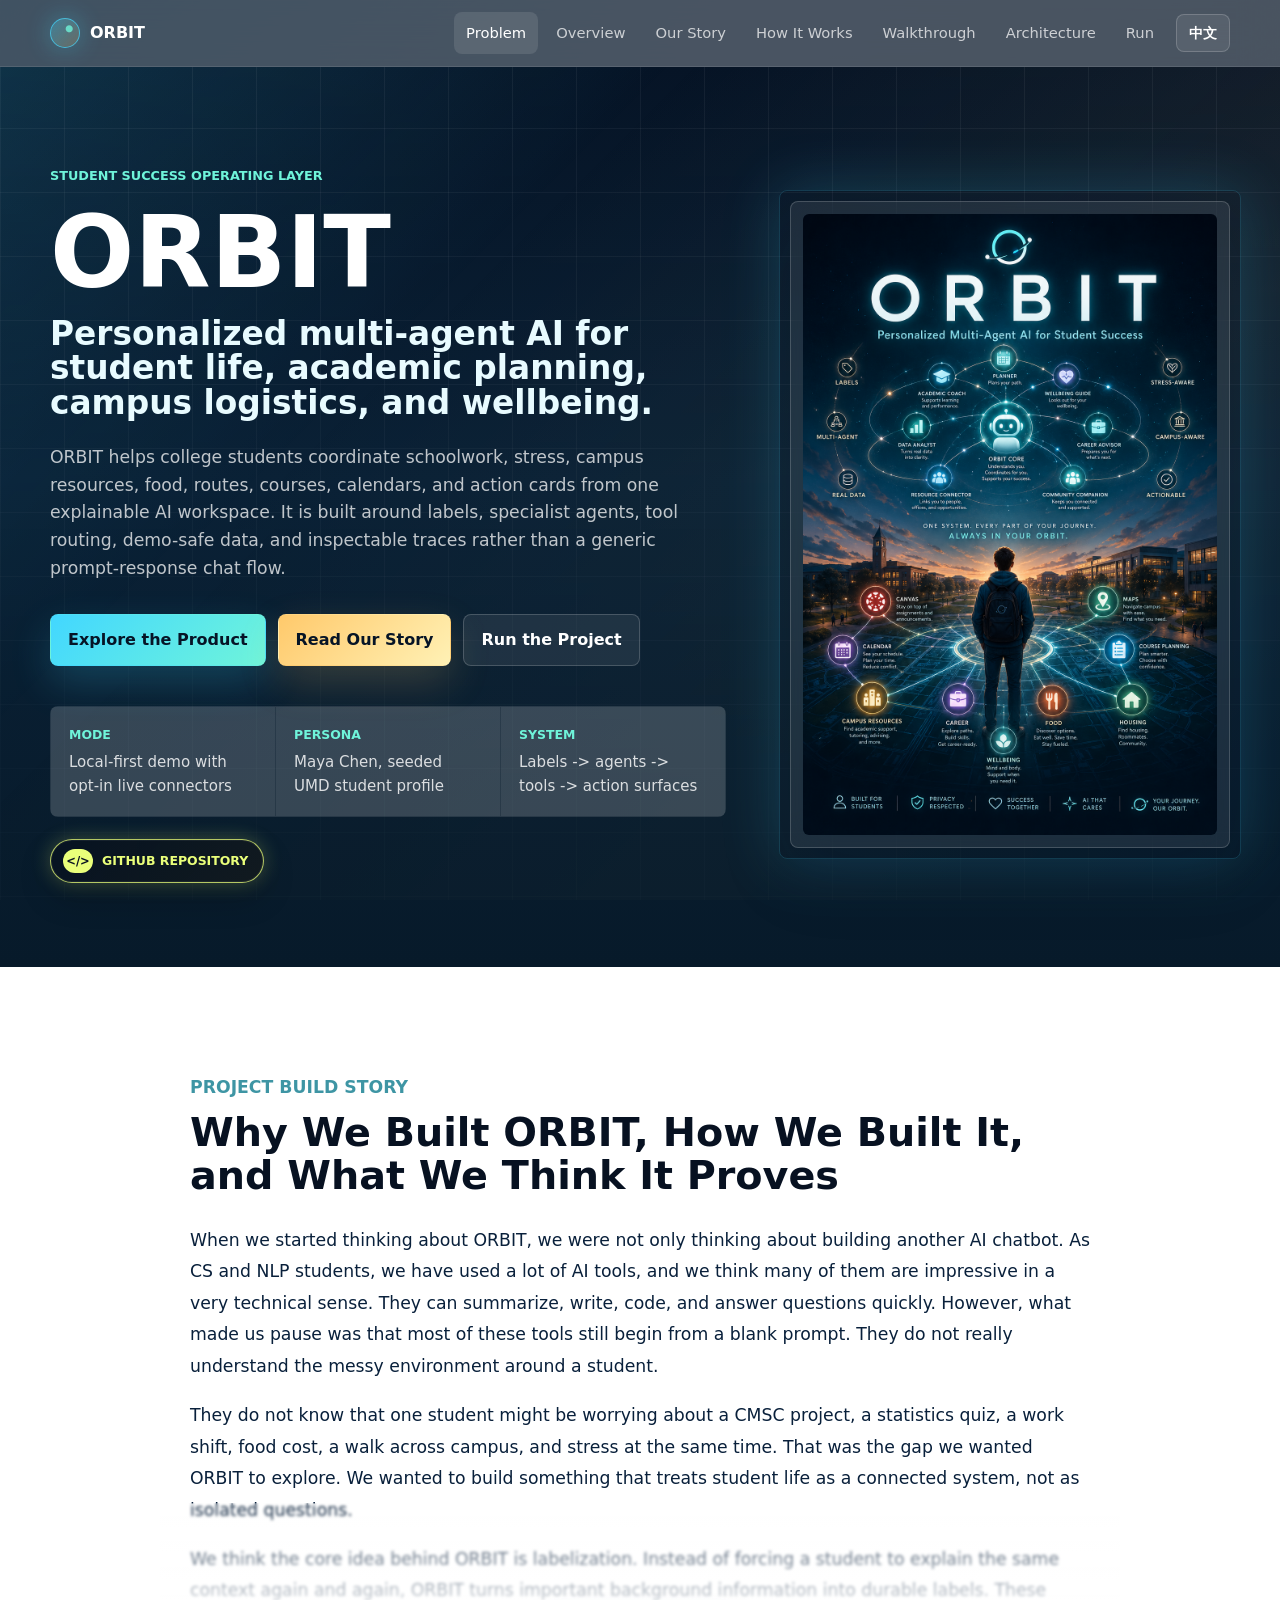
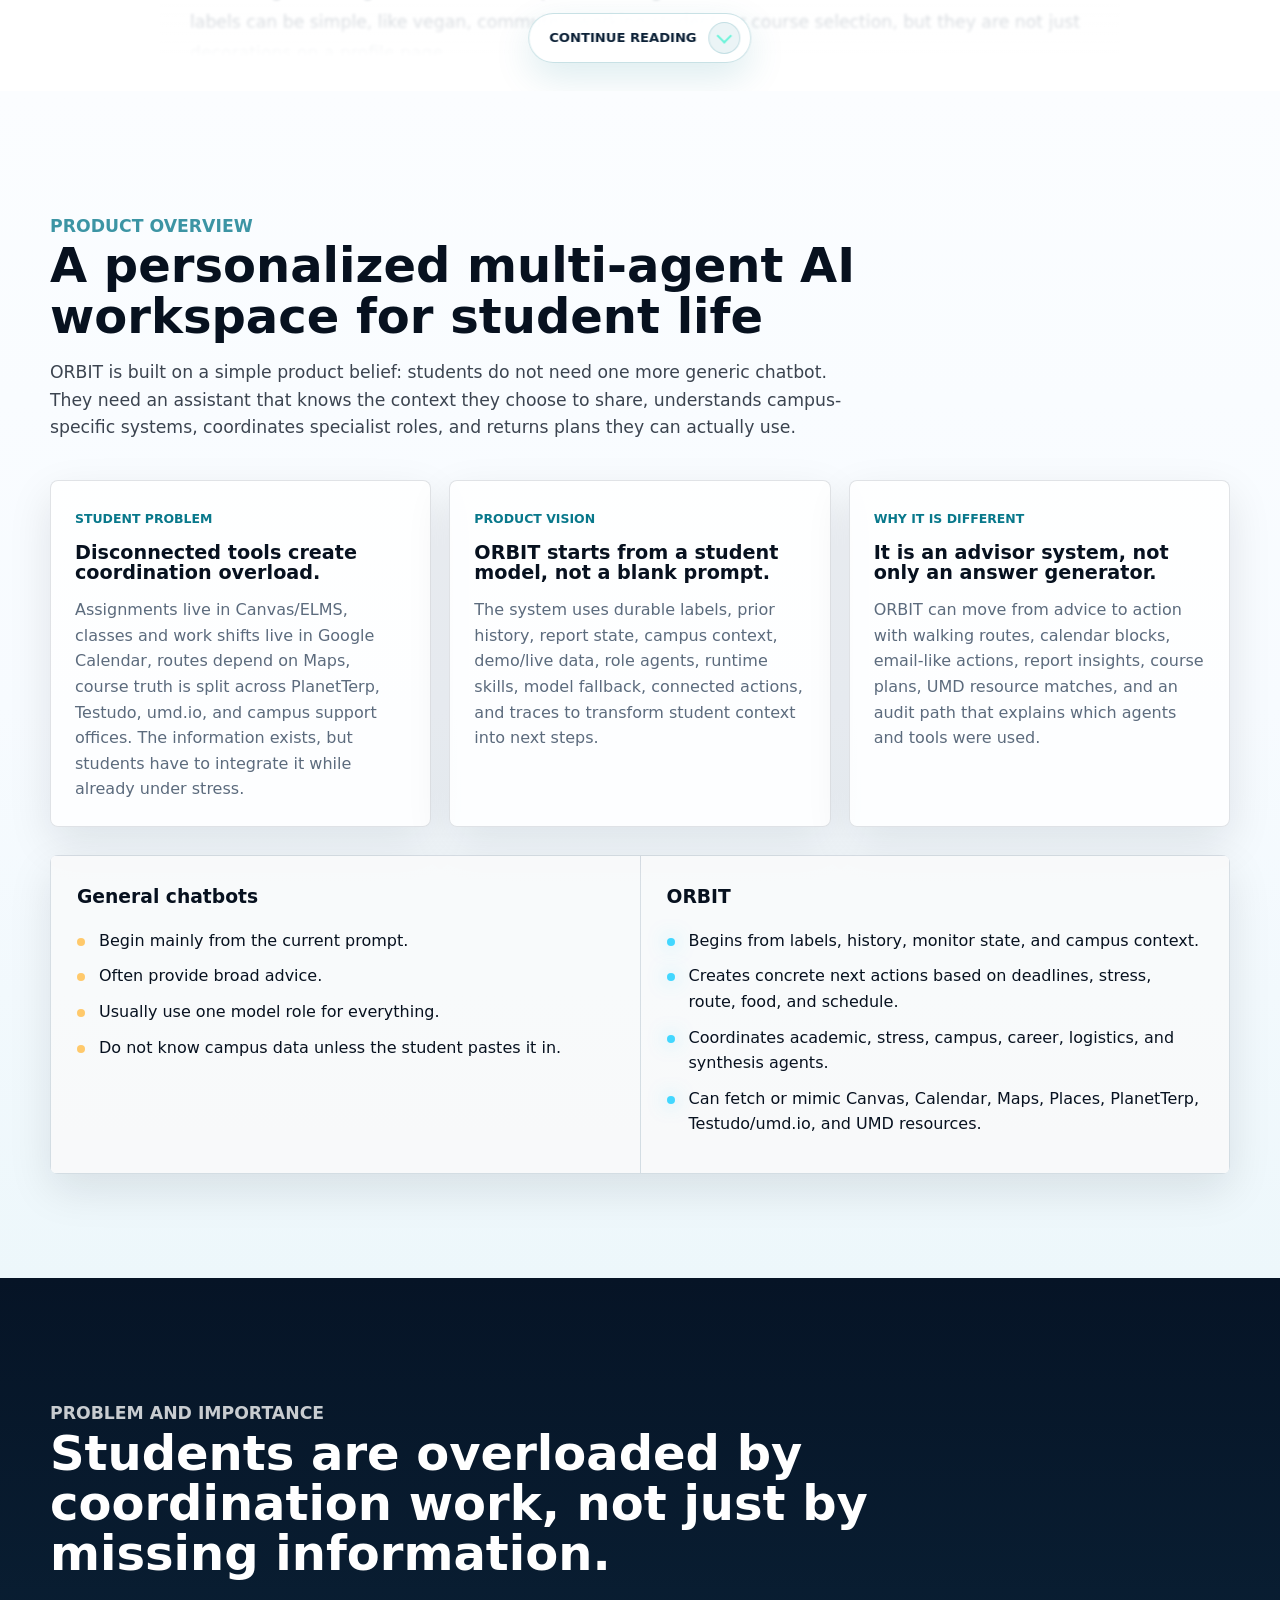
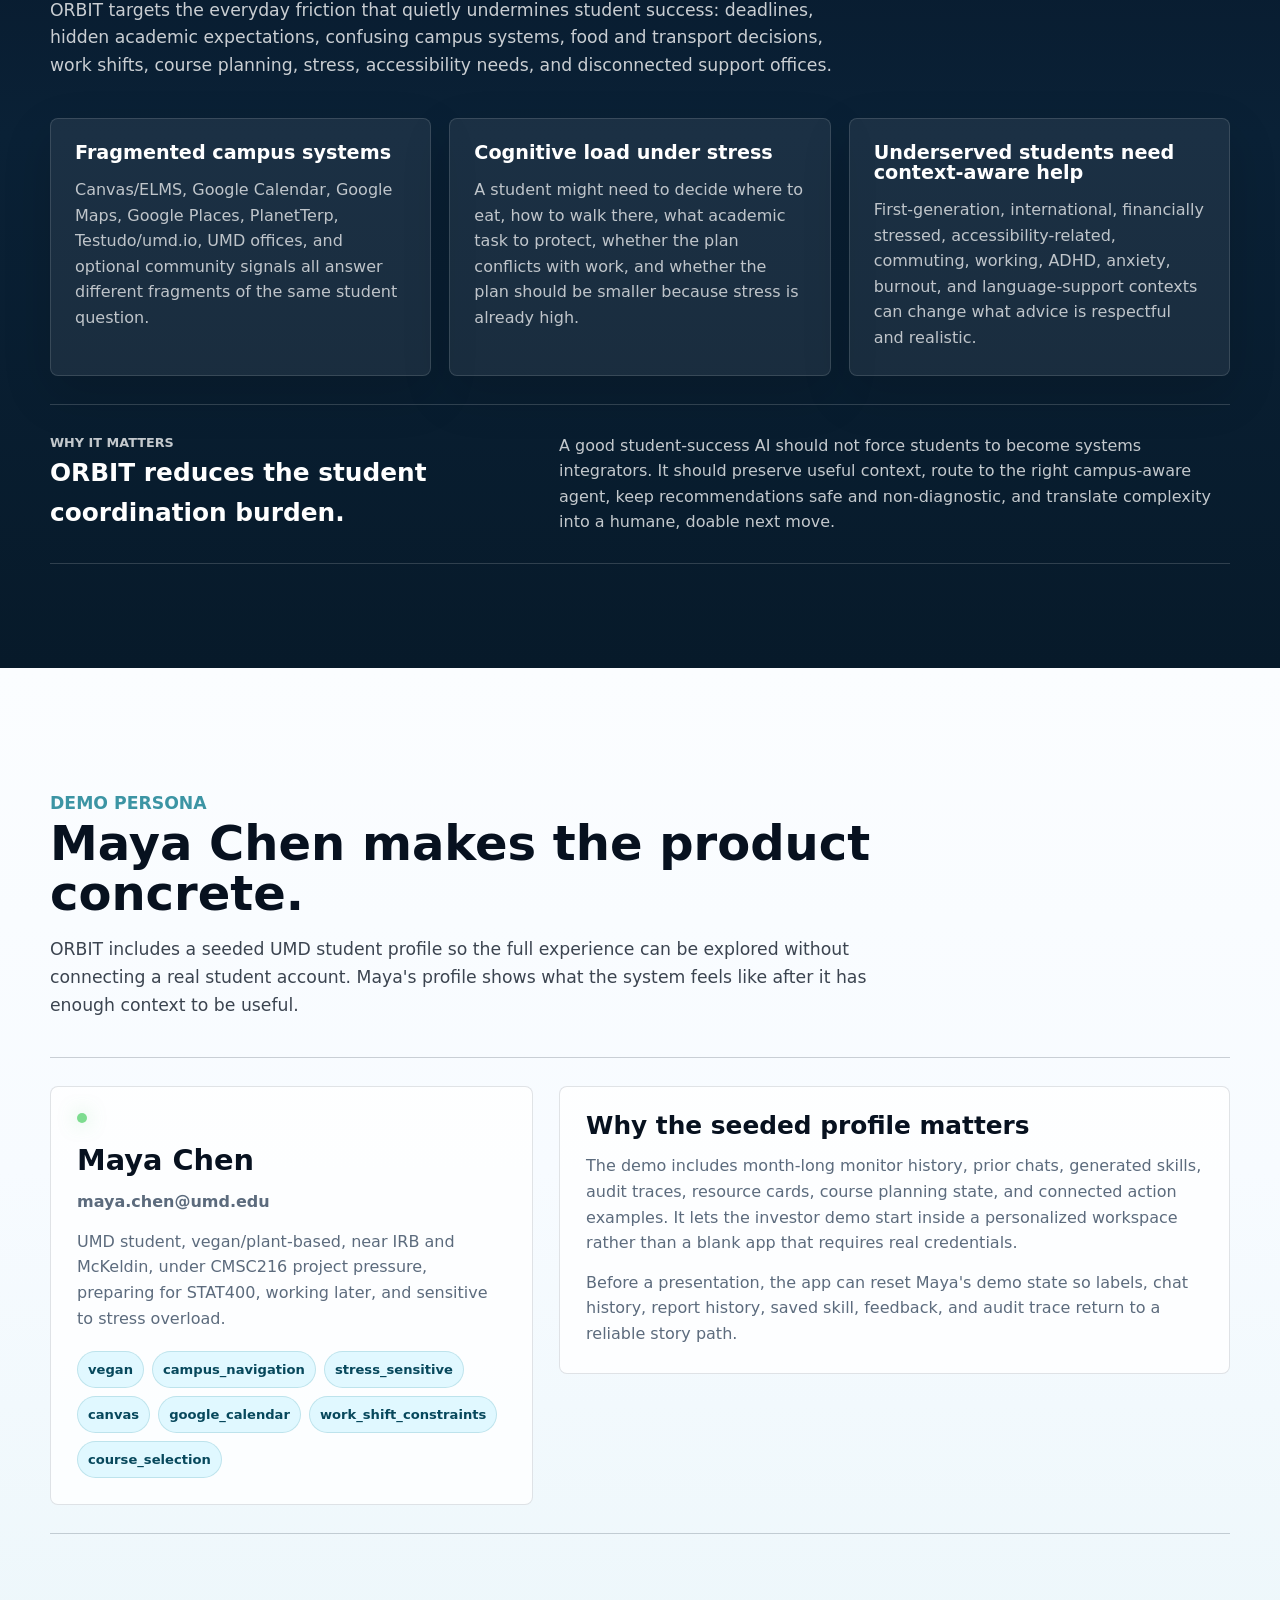
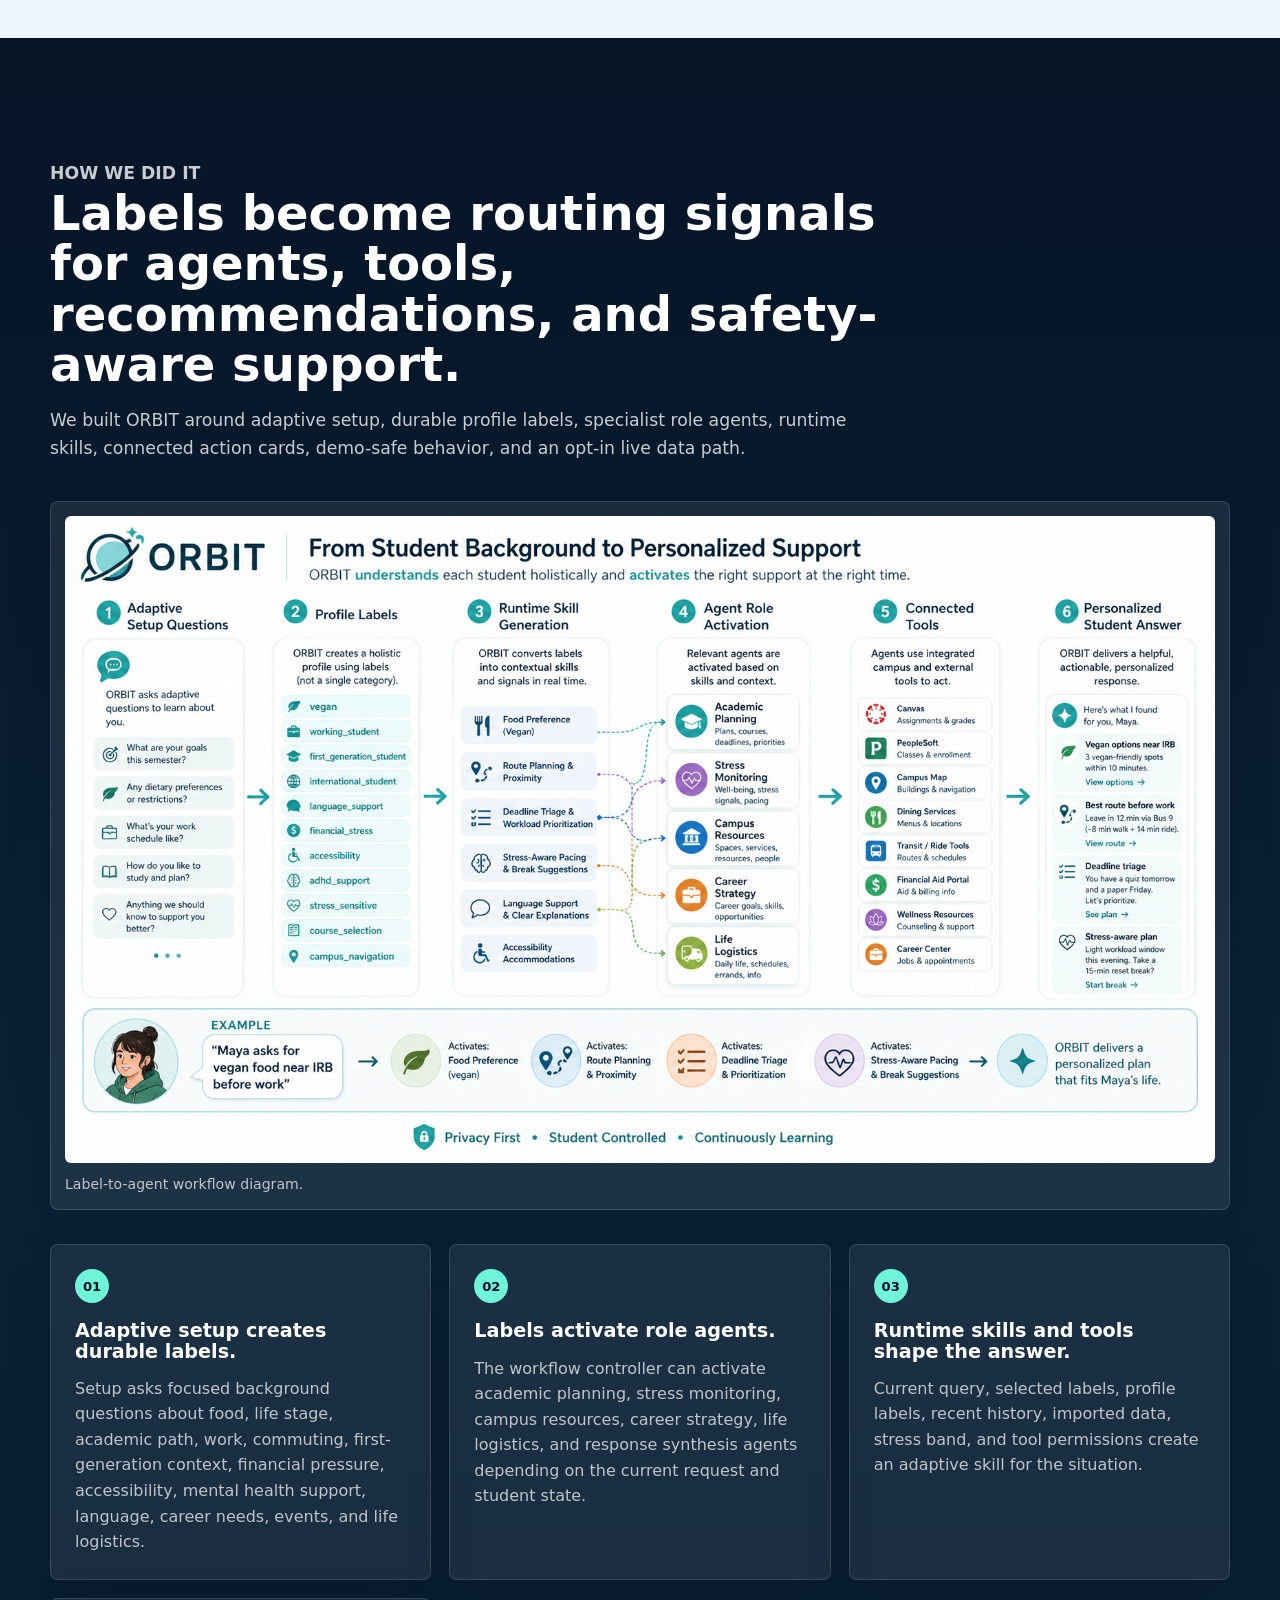
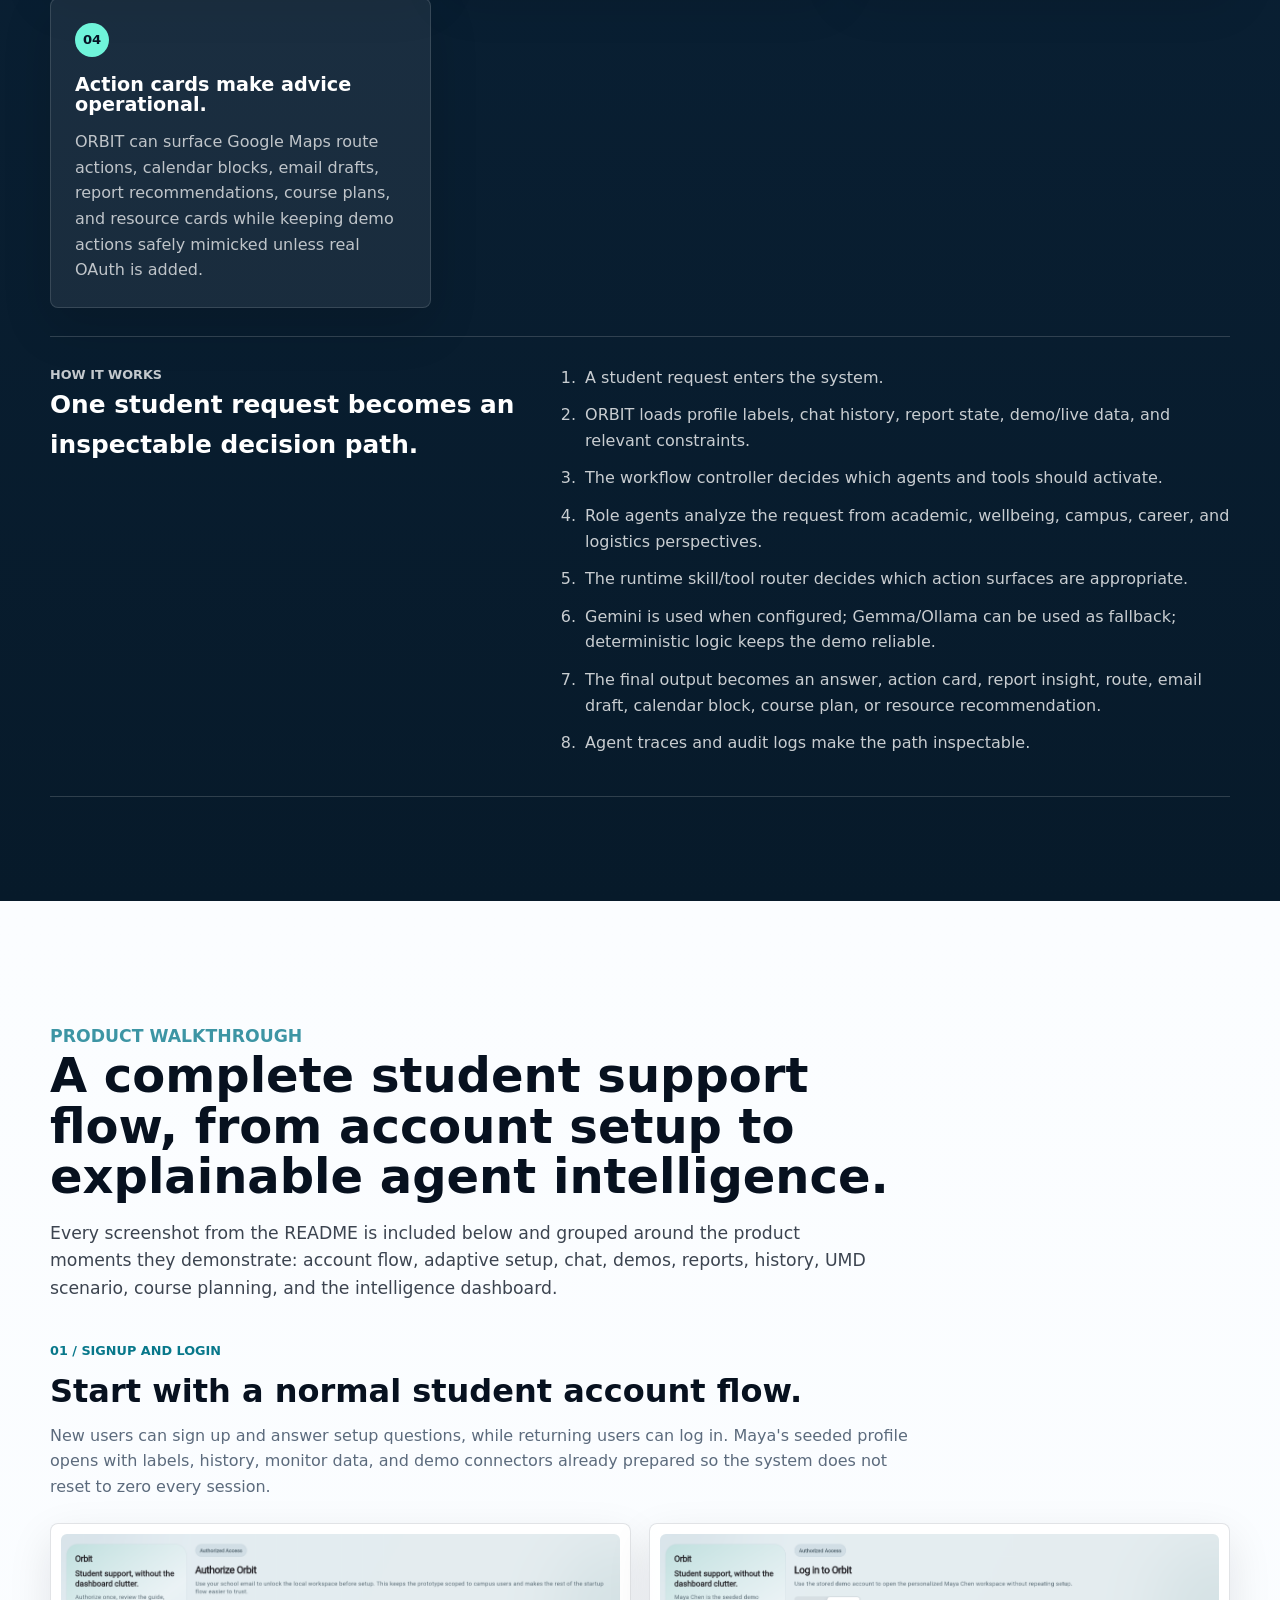
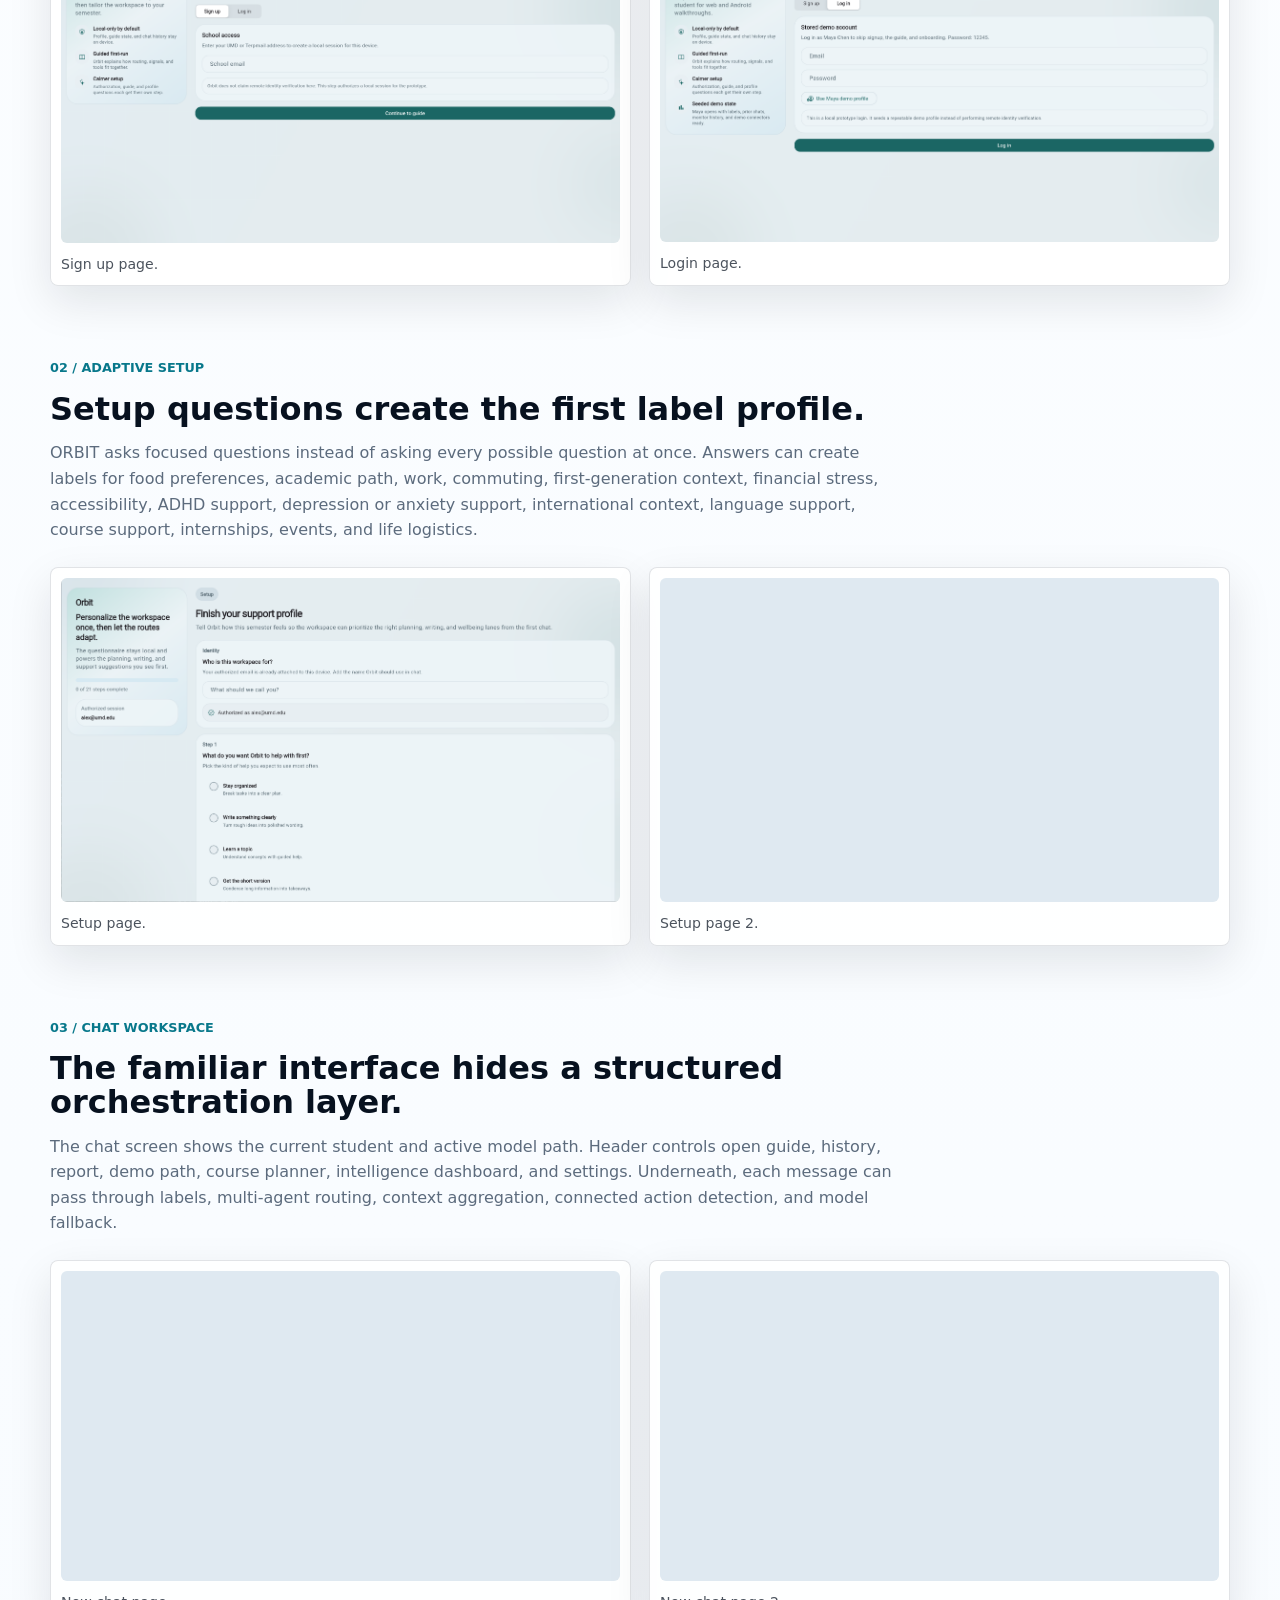
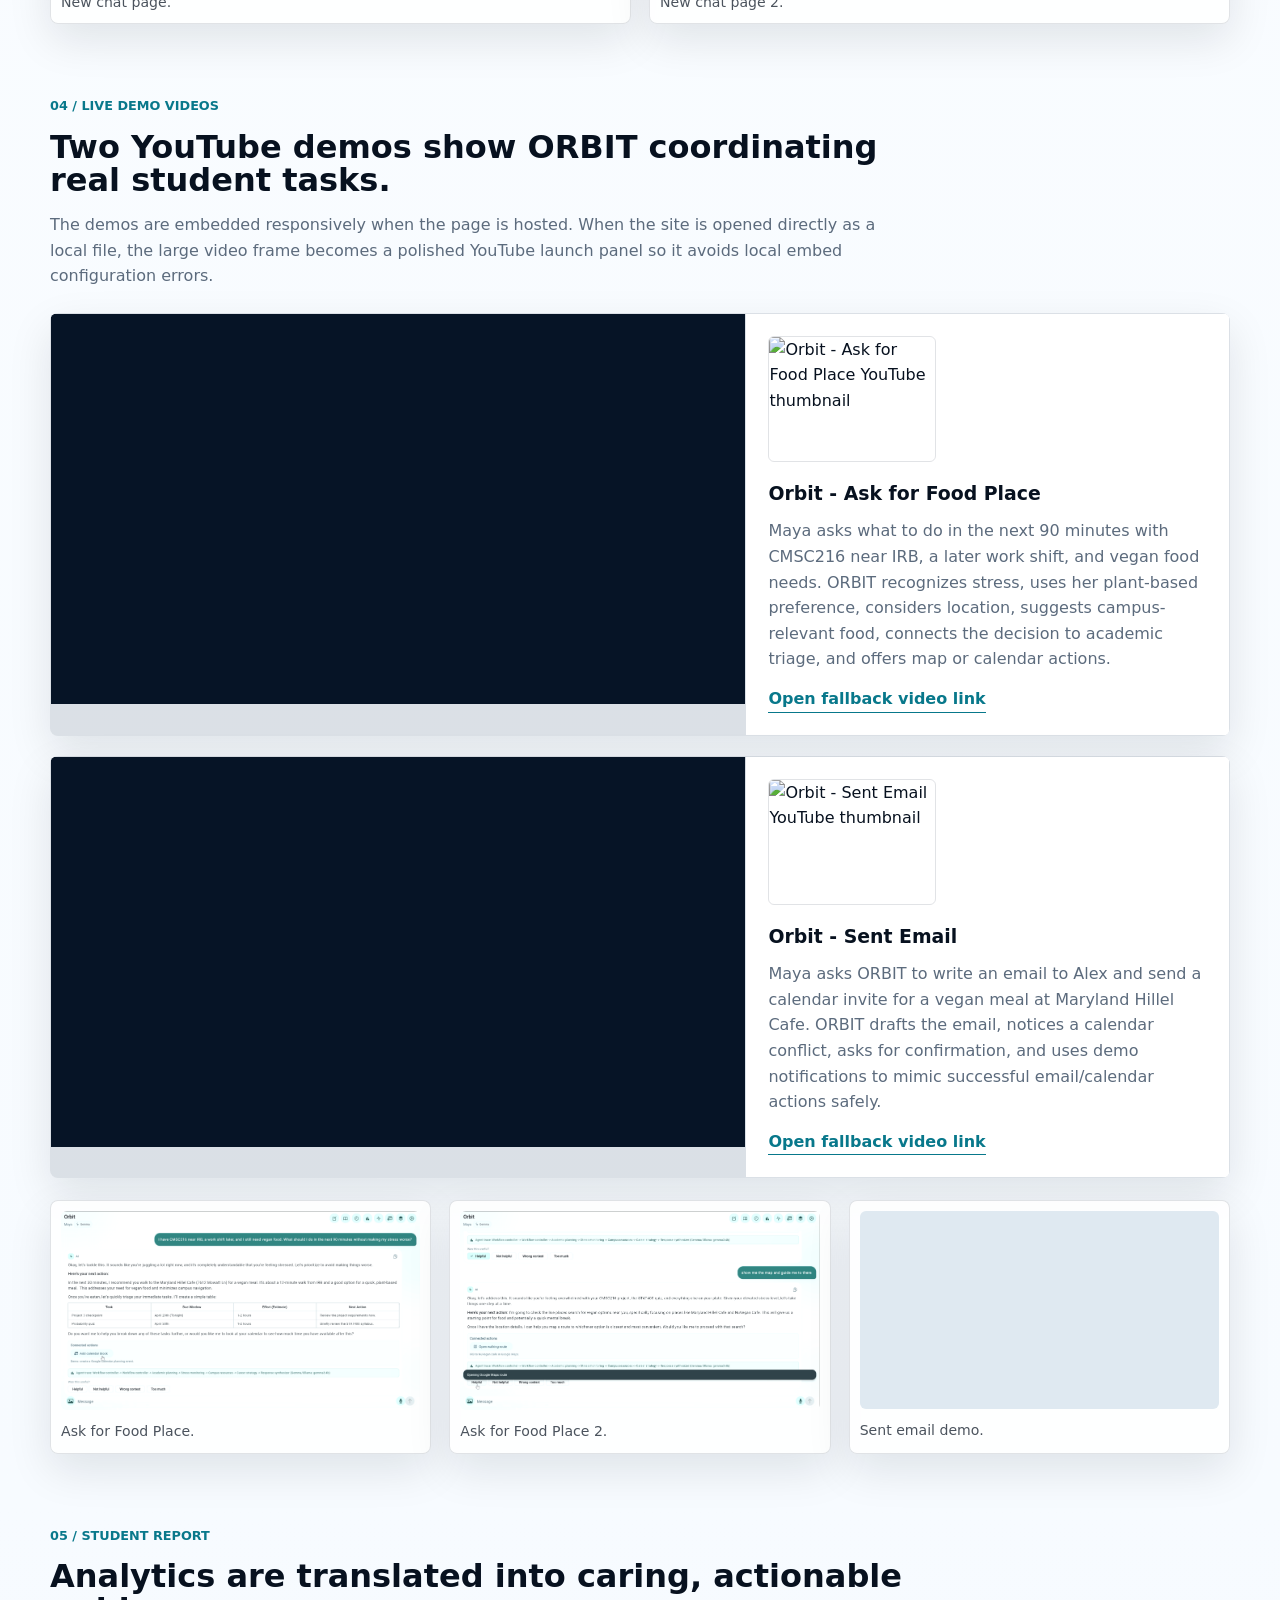
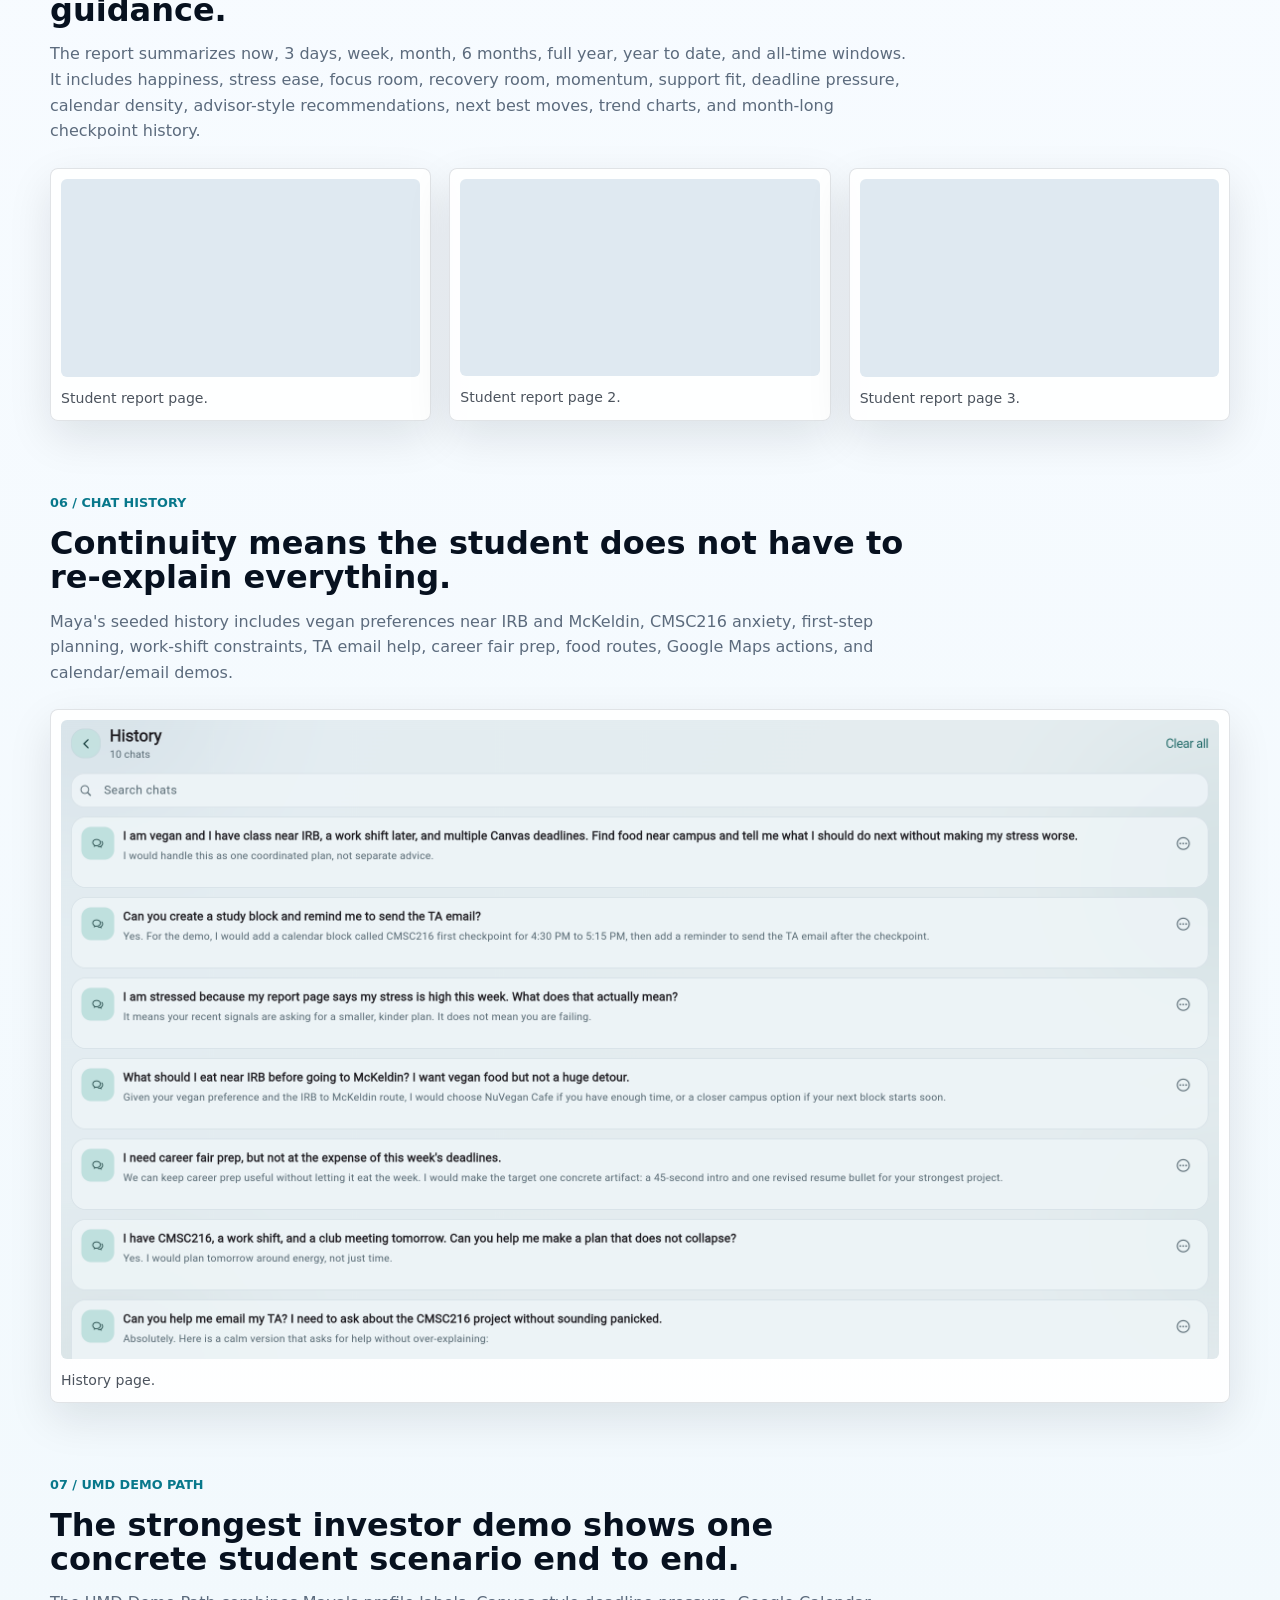
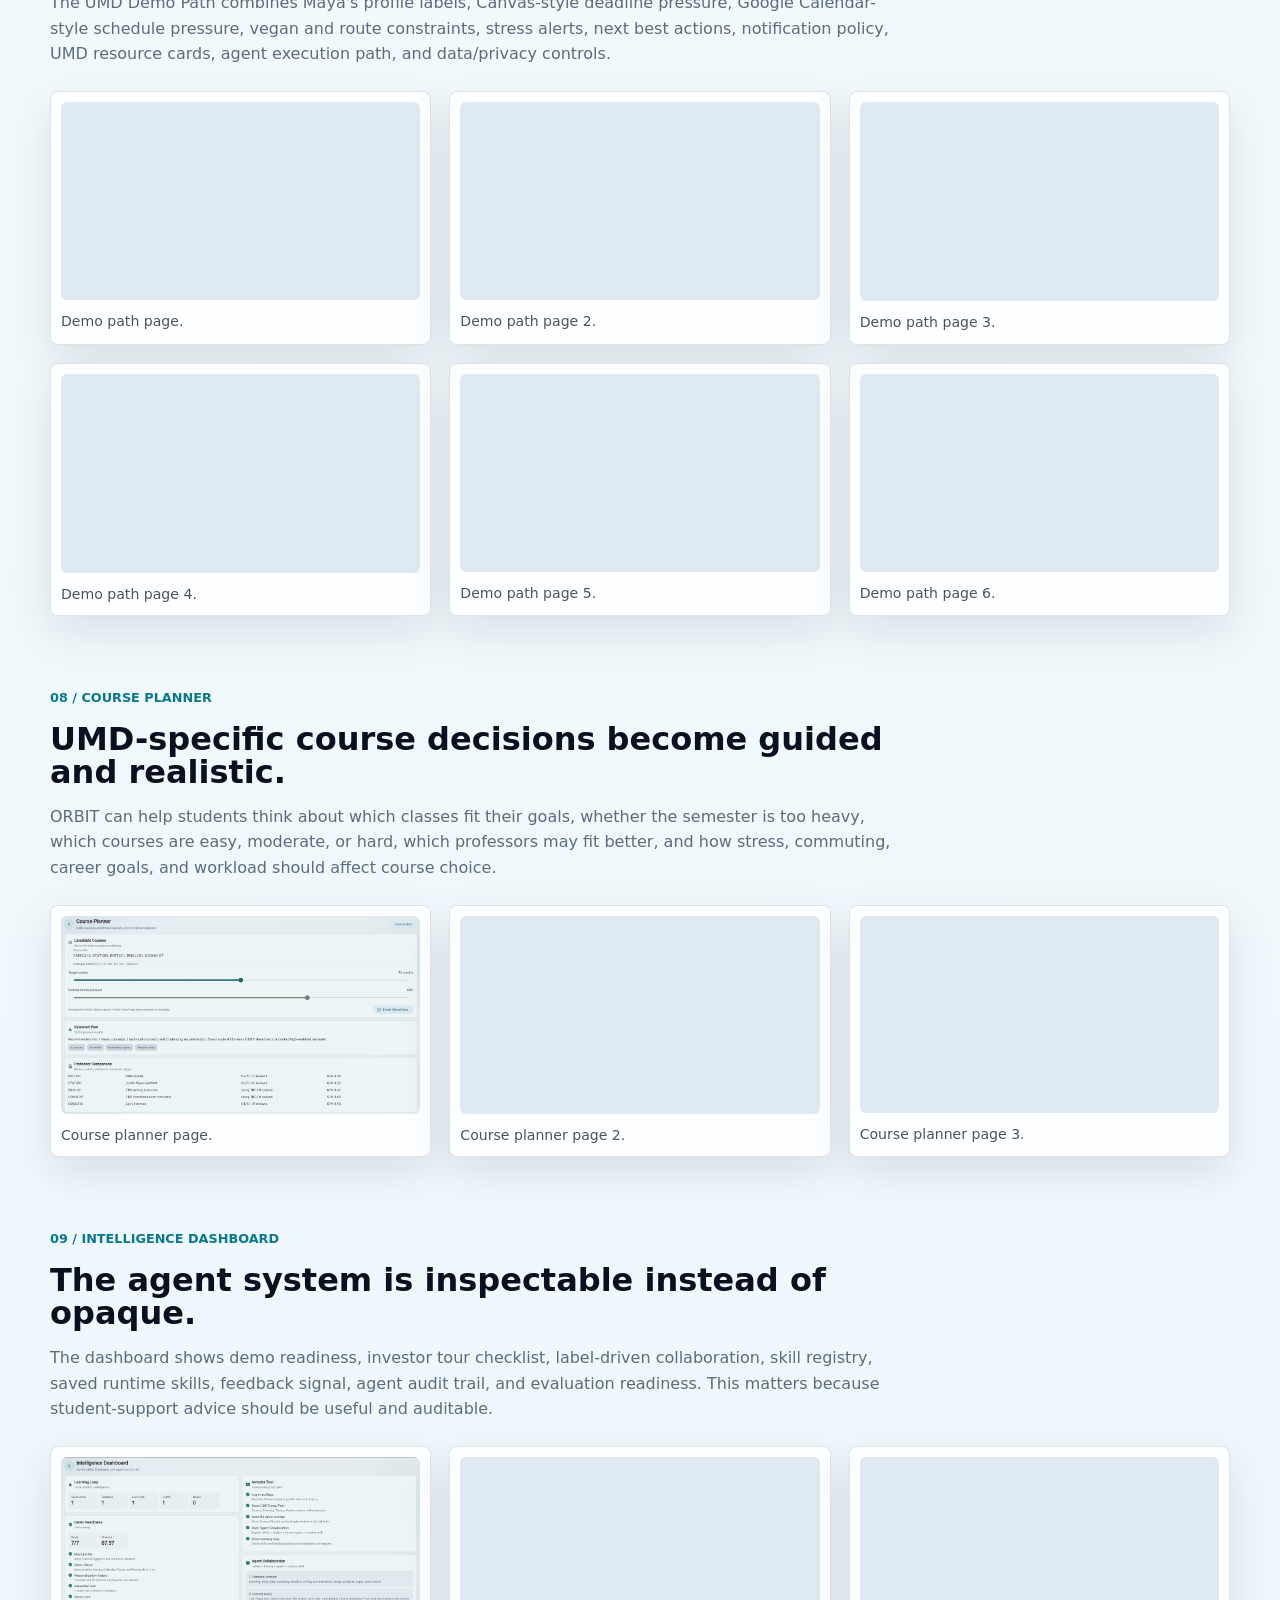
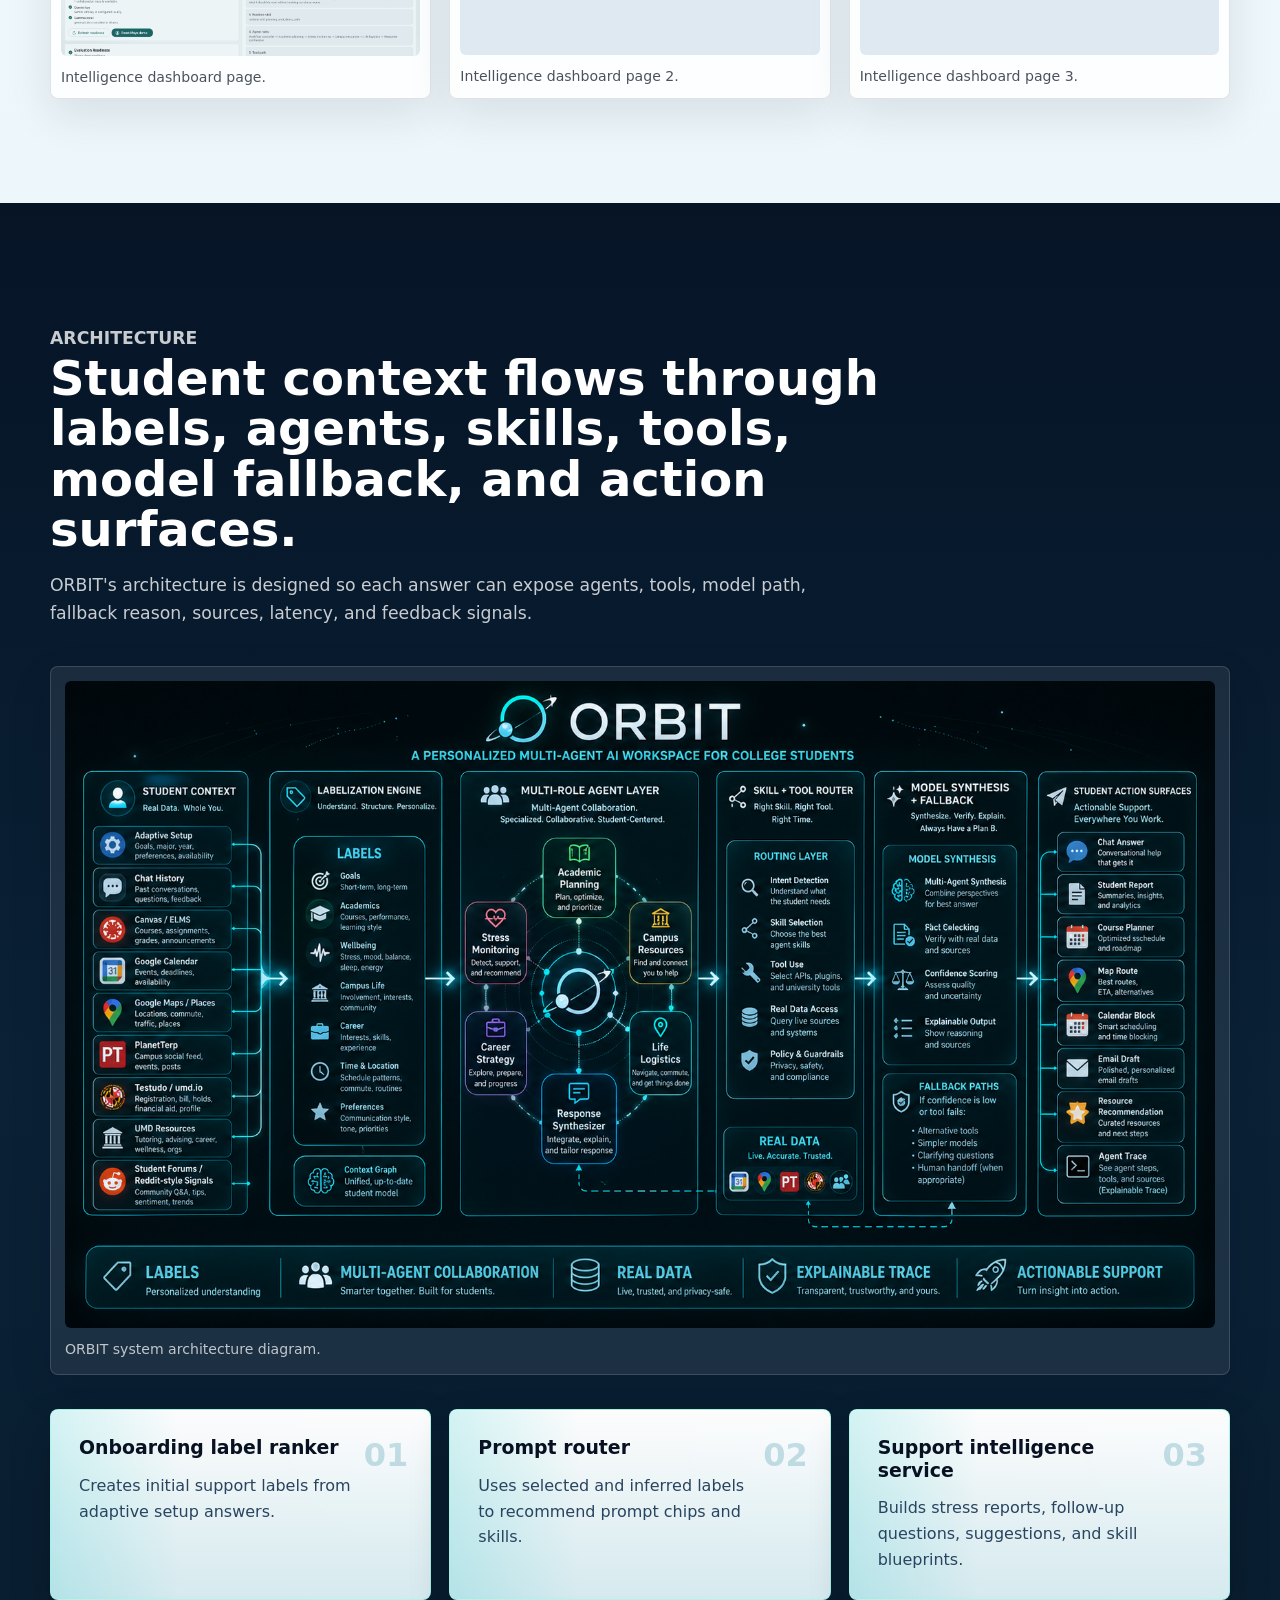
==== showcase/index.html @ 72d8e559 "Create polished bilingual static showcase website for ORBIT Built a complete static project showcase" ====
<!DOCTYPE html>
<html lang="en">
<head>
  <meta charset="utf-8">
  <meta name="viewport" content="width=device-width, initial-scale=1">
  <meta name="description" content="ORBIT is a personalized multi-agent AI workspace for student life, academic planning, wellbeing, campus logistics, and UMD-specific support.">
  <title>ORBIT | Personalized Multi-Agent AI for Student Life</title>
  <link rel="stylesheet" href="styles.css">
</head>
<body data-language="en">
  <a class="skip-link" href="#main">Skip to content</a>

  <header class="site-header" data-header>
    <nav class="nav-shell" aria-label="Primary navigation">
      <a class="brand-mark" href="#hero" aria-label="ORBIT home">
        <span class="brand-orb" aria-hidden="true"></span>
        <span>ORBIT</span>
      </a>
      <div class="nav-actions">
        <div class="nav-links" id="site-nav" data-nav-links>
          <a href="#problem" data-i18n="nav.problem">Problem</a>
          <a href="#overview" data-i18n="nav.overview">Overview</a>
          <a href="story.html" data-i18n="nav.story" data-story-link>Our Story</a>
          <a href="#how" data-i18n="nav.how">How It Works</a>
          <a href="#walkthrough" data-i18n="nav.walkthrough">Walkthrough</a>
          <a href="#architecture" data-i18n="nav.architecture">Architecture</a>
          <a href="#run" data-i18n="nav.run">Run</a>
        </div>
        <button class="language-toggle" type="button" aria-pressed="false" data-language-toggle>
          <span data-language-label>中文</span>
        </button>
      </div>
      <button class="nav-toggle" type="button" aria-expanded="false" aria-controls="site-nav" data-nav-toggle>
        <span></span>
        <span></span>
        <span></span>
        <span class="sr-only">Toggle navigation</span>
      </button>
    </nav>
  </header>

  <main id="main">
    <section class="hero section-dark" id="hero">
      <div class="ambient-grid" aria-hidden="true"></div>
      <div class="hero-content">
        <div class="hero-copy reveal">
          <p class="eyebrow" data-i18n="hero.eyebrow">Student success operating layer</p>
          <h1>ORBIT</h1>
          <p class="hero-tagline" data-i18n="hero.tagline">Personalized multi-agent AI for student life, academic planning, campus logistics, and wellbeing.</p>
          <p class="hero-value" data-i18n="hero.value">
            ORBIT helps college students coordinate schoolwork, stress, campus resources,
            food, routes, courses, calendars, and action cards from one explainable AI workspace.
            It is built around labels, specialist agents, tool routing, demo-safe data, and
            inspectable traces rather than a generic prompt-response chat flow.
          </p>
          <div class="hero-actions" aria-label="Page shortcuts">
            <a class="button primary" href="#walkthrough" data-i18n="hero.explore">Explore the Product</a>
            <a class="button accent" href="story.html" data-i18n="hero.story" data-story-link>Read Our Story</a>
            <a class="button secondary" href="#run" data-i18n="hero.run">Run the Project</a>
          </div>
          <dl class="signal-strip" aria-label="Project highlights">
            <div>
              <dt data-i18n="hero.mode">Mode</dt>
              <dd data-i18n="hero.modeText">Local-first demo with opt-in live connectors</dd>
            </div>
            <div>
              <dt data-i18n="hero.persona">Persona</dt>
              <dd data-i18n="hero.personaText">Maya Chen, seeded UMD student profile</dd>
            </div>
            <div>
              <dt data-i18n="hero.system">System</dt>
              <dd data-i18n="hero.systemText">Labels -> agents -> tools -> action surfaces</dd>
            </div>
          </dl>
          <div class="repo-link-row">
            <a class="repo-pill" href="https://github.com/zian-zeng/orbit" target="_blank" rel="noopener" data-i18n="hero.repo">GitHub Repository</a>
          </div>
        </div>

        <figure class="poster-frame reveal">
          <div class="poster-glow" aria-hidden="true"></div>
          <img
            src="../images/Orbit%20Poster.png"
            alt="ORBIT product poster showing the student AI workspace concept"
            width="1024"
            height="1536"
            loading="eager"
            decoding="async">
        </figure>
      </div>
    </section>

    <section class="section section-light story-preview" id="story" aria-labelledby="story-preview-title">
      <article class="story-paper story-preview-paper reveal">
        <p class="eyebrow lang-en">Project Build Story</p>
        <p class="eyebrow lang-zh">项目构建故事</p>
        <h2 id="story-preview-title" class="lang-en">Why We Built ORBIT, How We Built It, and What We Think It Proves</h2>
        <h2 class="lang-zh">我们为什么构建 ORBIT、如何实现它，以及它证明了什么</h2>

        <div class="essay-text story-preview-text lang-en">
          <p>
            When we started thinking about ORBIT, we were not only thinking about building another AI chatbot.
            As CS and NLP students, we have used a lot of AI tools, and we think many of them are impressive
            in a very technical sense. They can summarize, write, code, and answer questions quickly. However,
            what made us pause was that most of these tools still begin from a blank prompt. They do not really
            understand the messy environment around a student.
          </p>
          <p>
            They do not know that one student might be worrying about a CMSC project, a statistics quiz, a work
            shift, food cost, a walk across campus, and stress at the same time. That was the gap we wanted ORBIT
            to explore. We wanted to build something that treats student life as a connected system, not as isolated
            questions.
          </p>
          <p>
            We think the core idea behind ORBIT is labelization. Instead of forcing a student to explain the same
            context again and again, ORBIT turns important background information into durable labels. These labels
            can be simple, like vegan, commuter, working student, or course selection, but they are not just
            decorations on a profile page.
          </p>
        </div>

        <div class="essay-text story-preview-text lang-zh">
          <p>
            当我们开始构思 ORBIT 的时候，我们并不是只想再做一个 AI 聊天机器人。作为 CS 和 NLP 学生，我们使用过很多 AI 工具，
            也承认它们在技术层面非常强大：它们可以快速总结、写作、写代码、回答问题。可是让我们停下来思考的是，
            大多数工具仍然从一个空白 prompt 开始。它们并不真正理解学生周围那个混乱、真实、不断变化的环境。
          </p>
          <p>
            它们不知道一个学生可能同时在担心 CMSC 项目、统计学测验、打工班次、餐费、跨校园步行路线和压力状态。
            这正是我们希望 ORBIT 探索的空白。我们想构建一个把学生生活看作连接系统的产品，而不是把每个问题都拆成孤立提问。
          </p>
          <p>
            我们认为 ORBIT 的核心想法是标签化。与其要求学生一次又一次解释相同背景，ORBIT 会把重要上下文转化成可持续使用的标签。
            这些标签可以很简单，比如 vegan、commuter、working student 或 course selection，但它们并不只是资料页上的装饰。
          </p>
        </div>

        <div class="story-preview-fade" aria-hidden="true"></div>
        <a class="story-expand-link" href="story.html" data-story-link>
          <span class="lang-en">Continue Reading</span>
          <span class="lang-zh">继续阅读</span>
          <span class="story-expand-icon" aria-hidden="true"></span>
        </a>
      </article>
    </section>

    <section class="section section-light narrative" id="overview" aria-labelledby="overview-title">
      <div class="section-heading reveal">
        <p class="eyebrow">Product Overview</p>
        <h2 id="overview-title">A personalized multi-agent AI workspace for student life</h2>
        <p>
          ORBIT is built on a simple product belief: students do not need one more generic chatbot.
          They need an assistant that knows the context they choose to share, understands campus-specific
          systems, coordinates specialist roles, and returns plans they can actually use.
        </p>
      </div>

      <div class="narrative-grid">
        <article class="story-card reveal">
          <span class="card-kicker">Student problem</span>
          <h3>Disconnected tools create coordination overload.</h3>
          <p>
            Assignments live in Canvas/ELMS, classes and work shifts live in Google Calendar,
            routes depend on Maps, course truth is split across PlanetTerp, Testudo, umd.io,
            and campus support offices. The information exists, but students have to integrate
            it while already under stress.
          </p>
        </article>
        <article class="story-card reveal">
          <span class="card-kicker">Product vision</span>
          <h3>ORBIT starts from a student model, not a blank prompt.</h3>
          <p>
            The system uses durable labels, prior history, report state, campus context,
            demo/live data, role agents, runtime skills, model fallback, connected actions,
            and traces to transform student context into next steps.
          </p>
        </article>
        <article class="story-card reveal">
          <span class="card-kicker">Why it is different</span>
          <h3>It is an advisor system, not only an answer generator.</h3>
          <p>
            ORBIT can move from advice to action with walking routes, calendar blocks,
            email-like actions, report insights, course plans, UMD resource matches,
            and an audit path that explains which agents and tools were used.
          </p>
        </article>
      </div>

      <div class="comparison reveal" aria-label="General chatbot versus ORBIT comparison">
        <div>
          <h3>General chatbots</h3>
          <ul class="check-list muted">
            <li>Begin mainly from the current prompt.</li>
            <li>Often provide broad advice.</li>
            <li>Usually use one model role for everything.</li>
            <li>Do not know campus data unless the student pastes it in.</li>
          </ul>
        </div>
        <div>
          <h3>ORBIT</h3>
          <ul class="check-list">
            <li>Begins from labels, history, monitor state, and campus context.</li>
            <li>Creates concrete next actions based on deadlines, stress, route, food, and schedule.</li>
            <li>Coordinates academic, stress, campus, career, logistics, and synthesis agents.</li>
            <li>Can fetch or mimic Canvas, Calendar, Maps, Places, PlanetTerp, Testudo/umd.io, and UMD resources.</li>
          </ul>
        </div>
      </div>
    </section>

    <section class="section section-dark problem" id="problem" aria-labelledby="problem-title">
      <div class="section-heading reveal">
        <p class="eyebrow">Problem and Importance</p>
        <h2 id="problem-title">Students are overloaded by coordination work, not just by missing information.</h2>
        <p>
          ORBIT targets the everyday friction that quietly undermines student success:
          deadlines, hidden academic expectations, confusing campus systems, food and
          transport decisions, work shifts, course planning, stress, accessibility needs,
          and disconnected support offices.
        </p>
      </div>

      <div class="impact-grid">
        <article class="impact-card reveal">
          <h3>Fragmented campus systems</h3>
          <p>
            Canvas/ELMS, Google Calendar, Google Maps, Google Places, PlanetTerp,
            Testudo/umd.io, UMD offices, and optional community signals all answer
            different fragments of the same student question.
          </p>
        </article>
        <article class="impact-card reveal">
          <h3>Cognitive load under stress</h3>
          <p>
            A student might need to decide where to eat, how to walk there, what academic task
            to protect, whether the plan conflicts with work, and whether the plan should be smaller
            because stress is already high.
          </p>
        </article>
        <article class="impact-card reveal">
          <h3>Underserved students need context-aware help</h3>
          <p>
            First-generation, international, financially stressed, accessibility-related,
            commuting, working, ADHD, anxiety, burnout, and language-support contexts
            can change what advice is respectful and realistic.
          </p>
        </article>
      </div>

      <div class="importance-band reveal">
        <div>
          <p class="eyebrow">Why it matters</p>
          <h3>ORBIT reduces the student coordination burden.</h3>
        </div>
        <p>
          A good student-success AI should not force students to become systems integrators.
          It should preserve useful context, route to the right campus-aware agent, keep
          recommendations safe and non-diagnostic, and translate complexity into a humane,
          doable next move.
        </p>
      </div>
    </section>

    <section class="section section-light persona" aria-labelledby="persona-title">
      <div class="section-heading reveal">
        <p class="eyebrow">Demo Persona</p>
        <h2 id="persona-title">Maya Chen makes the product concrete.</h2>
        <p>
          ORBIT includes a seeded UMD student profile so the full experience can be explored
          without connecting a real student account. Maya's profile shows what the system
          feels like after it has enough context to be useful.
        </p>
      </div>

      <div class="persona-shell reveal">
        <div class="persona-card">
          <span class="status-dot"></span>
          <h3>Maya Chen</h3>
          <p class="persona-email">maya.chen@umd.edu</p>
          <p>
            UMD student, vegan/plant-based, near IRB and McKeldin, under CMSC216 project
            pressure, preparing for STAT400, working later, and sensitive to stress overload.
          </p>
          <div class="tag-cloud" aria-label="Maya's seeded labels">
            <span>vegan</span>
            <span>campus_navigation</span>
            <span>stress_sensitive</span>
            <span>canvas</span>
            <span>google_calendar</span>
            <span>work_shift_constraints</span>
            <span>course_selection</span>
          </div>
        </div>
        <div class="persona-detail">
          <h3>Why the seeded profile matters</h3>
          <p>
            The demo includes month-long monitor history, prior chats, generated skills,
            audit traces, resource cards, course planning state, and connected action examples.
            It lets the investor demo start inside a personalized workspace rather than a blank
            app that requires real credentials.
          </p>
          <p>
            Before a presentation, the app can reset Maya's demo state so labels, chat history,
            report history, saved skill, feedback, and audit trace return to a reliable story path.
          </p>
        </div>
      </div>
    </section>

    <section class="section section-dark how" id="how" aria-labelledby="how-title">
      <div class="section-heading reveal">
        <p class="eyebrow">How We Did It</p>
        <h2 id="how-title">Labels become routing signals for agents, tools, recommendations, and safety-aware support.</h2>
        <p>
          We built ORBIT around adaptive setup, durable profile labels, specialist role agents,
          runtime skills, connected action cards, demo-safe behavior, and an opt-in live data path.
        </p>
      </div>

      <div class="image-showcase image-showcase-wide reveal">
        <figure class="media-card diagram-card">
          <img
            src="../images/Label-To-Agent%20Workflow%20Diagram.png"
            alt="Label-to-agent workflow diagram showing setup labels becoming runtime skills, agents, tools, and personalized answers"
            width="1672"
            height="941"
            loading="lazy"
            decoding="async">
          <figcaption>Label-to-agent workflow diagram.</figcaption>
        </figure>
      </div>

      <div class="process-grid">
        <article class="process-card reveal">
          <span>01</span>
          <h3>Adaptive setup creates durable labels.</h3>
          <p>
            Setup asks focused background questions about food, life stage, academic path,
            work, commuting, first-generation context, financial pressure, accessibility,
            mental health support, language, career needs, events, and life logistics.
          </p>
        </article>
        <article class="process-card reveal">
          <span>02</span>
          <h3>Labels activate role agents.</h3>
          <p>
            The workflow controller can activate academic planning, stress monitoring,
            campus resources, career strategy, life logistics, and response synthesis agents
            depending on the current request and student state.
          </p>
        </article>
        <article class="process-card reveal">
          <span>03</span>
          <h3>Runtime skills and tools shape the answer.</h3>
          <p>
            Current query, selected labels, profile labels, recent history, imported data,
            stress band, and tool permissions create an adaptive skill for the situation.
          </p>
        </article>
        <article class="process-card reveal">
          <span>04</span>
          <h3>Action cards make advice operational.</h3>
          <p>
            ORBIT can surface Google Maps route actions, calendar blocks, email drafts,
            report recommendations, course plans, and resource cards while keeping demo
            actions safely mimicked unless real OAuth is added.
          </p>
        </article>
      </div>

      <div class="workflow-panel reveal">
        <div>
          <p class="eyebrow">How It Works</p>
          <h3>One student request becomes an inspectable decision path.</h3>
        </div>
        <ol class="timeline">
          <li>A student request enters the system.</li>
          <li>ORBIT loads profile labels, chat history, report state, demo/live data, and relevant constraints.</li>
          <li>The workflow controller decides which agents and tools should activate.</li>
          <li>Role agents analyze the request from academic, wellbeing, campus, career, and logistics perspectives.</li>
          <li>The runtime skill/tool router decides which action surfaces are appropriate.</li>
          <li>Gemini is used when configured; Gemma/Ollama can be used as fallback; deterministic logic keeps the demo reliable.</li>
          <li>The final output becomes an answer, action card, report insight, route, email draft, calendar block, course plan, or resource recommendation.</li>
          <li>Agent traces and audit logs make the path inspectable.</li>
        </ol>
      </div>
    </section>

    <section class="section section-light walkthrough" id="walkthrough" aria-labelledby="walkthrough-title">
      <div class="section-heading reveal">
        <p class="eyebrow">Product Walkthrough</p>
        <h2 id="walkthrough-title">A complete student support flow, from account setup to explainable agent intelligence.</h2>
        <p>
          Every screenshot from the README is included below and grouped around the product
          moments they demonstrate: account flow, adaptive setup, chat, demos, reports,
          history, UMD scenario, course planning, and the intelligence dashboard.
        </p>
      </div>

      <article class="walkthrough-block reveal" id="account-flow">
        <div class="walkthrough-copy">
          <p class="eyebrow">01 / Signup and Login</p>
          <h3>Start with a normal student account flow.</h3>
          <p>
            New users can sign up and answer setup questions, while returning users can log in.
            Maya's seeded profile opens with labels, history, monitor data, and demo connectors
            already prepared so the system does not reset to zero every session.
          </p>
        </div>
        <div class="gallery two-col">
          <figure class="media-card">
            <img src="../images/sign%20up%20page%20-%20web.png" alt="ORBIT web sign up page" width="2340" height="1291" loading="lazy" decoding="async">
            <figcaption>Sign up page.</figcaption>
          </figure>
          <figure class="media-card">
            <img src="../images/login%20page%20-%20web.png" alt="ORBIT web login page" width="2341" height="1288" loading="lazy" decoding="async">
            <figcaption>Login page.</figcaption>
          </figure>
        </div>
      </article>

      <article class="walkthrough-block reveal" id="setup-flow">
        <div class="walkthrough-copy">
          <p class="eyebrow">02 / Adaptive Setup</p>
          <h3>Setup questions create the first label profile.</h3>
          <p>
            ORBIT asks focused questions instead of asking every possible question at once.
            Answers can create labels for food preferences, academic path, work, commuting,
            first-generation context, financial stress, accessibility, ADHD support,
            depression or anxiety support, international context, language support,
            course support, internships, events, and life logistics.
          </p>
        </div>
        <div class="gallery two-col">
          <figure class="media-card">
            <img src="../images/setup%20page%20-%20web.png" alt="ORBIT adaptive setup page with student context questions" width="2343" height="1357" loading="lazy" decoding="async">
            <figcaption>Setup page.</figcaption>
          </figure>
          <figure class="media-card">
            <img src="../images/setup%20page%202%20-%20web.png" alt="ORBIT adaptive setup page with more background questions" width="2337" height="1357" loading="lazy" decoding="async">
            <figcaption>Setup page 2.</figcaption>
          </figure>
        </div>
      </article>

      <article class="walkthrough-block reveal" id="chat-workspace">
        <div class="walkthrough-copy">
          <p class="eyebrow">03 / Chat Workspace</p>
          <h3>The familiar interface hides a structured orchestration layer.</h3>
          <p>
            The chat screen shows the current student and active model path. Header controls
            open guide, history, report, demo path, course planner, intelligence dashboard,
            and settings. Underneath, each message can pass through labels, multi-agent routing,
            context aggregation, connected action detection, and model fallback.
          </p>
        </div>
        <div class="gallery two-col">
          <figure class="media-card">
            <img src="../images/new%20chat%20page%20-%20web.png" alt="ORBIT new chat workspace on web" width="2332" height="1293" loading="lazy" decoding="async">
            <figcaption>New chat page.</figcaption>
          </figure>
          <figure class="media-card">
            <img src="../images/new%20chat%20page%202%20-%20web.png" alt="ORBIT chat workspace showing a second chat state" width="2329" height="1291" loading="lazy" decoding="async">
            <figcaption>New chat page 2.</figcaption>
          </figure>
        </div>
      </article>

      <article class="walkthrough-block video-section reveal" id="demos">
        <div class="walkthrough-copy">
          <p class="eyebrow">04 / Live Demo Videos</p>
          <h3>Two YouTube demos show ORBIT coordinating real student tasks.</h3>
          <p>
            The demos are embedded responsively when the page is hosted. When the site is
            opened directly as a local file, the large video frame becomes a polished YouTube
            launch panel so it avoids local embed configuration errors.
          </p>
        </div>

        <div class="video-grid">
          <article class="video-card">
            <div class="video-frame" data-video-frame data-youtube-id="daW_iRL8FWU" data-video-title="Orbit - Ask for Food Place" data-video-url="https://youtu.be/daW_iRL8FWU">
              <a class="video-launch" href="https://youtu.be/daW_iRL8FWU" target="_blank" rel="noopener" aria-label="Watch Orbit - Ask for Food Place on YouTube">
                <img src="https://img.youtube.com/vi/daW_iRL8FWU/hqdefault.jpg" alt="Orbit - Ask for Food Place YouTube thumbnail" width="480" height="360" loading="lazy" decoding="async">
                <span class="play-button" aria-hidden="true"></span>
                <span class="video-launch-copy">Watch demo on YouTube</span>
              </a>
              <iframe
                data-embed-src="https://www.youtube-nocookie.com/embed/daW_iRL8FWU?rel=0&modestbranding=1"
                title="Orbit - Ask for Food Place"
                referrerpolicy="strict-origin-when-cross-origin"
                allow="accelerometer; autoplay; clipboard-write; encrypted-media; gyroscope; picture-in-picture; web-share"
                allowfullscreen></iframe>
            </div>
            <div class="video-copy">
              <img class="video-thumb" src="https://img.youtube.com/vi/daW_iRL8FWU/hqdefault.jpg" alt="Orbit - Ask for Food Place YouTube thumbnail" width="480" height="360" loading="lazy" decoding="async">
              <h4>Orbit - Ask for Food Place</h4>
              <p>
                Maya asks what to do in the next 90 minutes with CMSC216 near IRB,
                a later work shift, and vegan food needs. ORBIT recognizes stress,
                uses her plant-based preference, considers location, suggests campus-relevant
                food, connects the decision to academic triage, and offers map or calendar actions.
              </p>
              <a class="text-link" href="https://youtu.be/daW_iRL8FWU" target="_blank" rel="noopener">Open fallback video link</a>
            </div>
          </article>

          <article class="video-card">
            <div class="video-frame" data-video-frame data-youtube-id="w1HK6_Pdn8Y" data-video-title="Orbit - Sent Email" data-video-url="https://youtu.be/w1HK6_Pdn8Y">
              <a class="video-launch" href="https://youtu.be/w1HK6_Pdn8Y" target="_blank" rel="noopener" aria-label="Watch Orbit - Sent Email on YouTube">
                <img src="https://img.youtube.com/vi/w1HK6_Pdn8Y/hqdefault.jpg" alt="Orbit - Sent Email YouTube thumbnail" width="480" height="360" loading="lazy" decoding="async">
                <span class="play-button" aria-hidden="true"></span>
                <span class="video-launch-copy">Watch demo on YouTube</span>
              </a>
              <iframe
                data-embed-src="https://www.youtube-nocookie.com/embed/w1HK6_Pdn8Y?rel=0&modestbranding=1"
                title="Orbit - Sent Email"
                referrerpolicy="strict-origin-when-cross-origin"
                allow="accelerometer; autoplay; clipboard-write; encrypted-media; gyroscope; picture-in-picture; web-share"
                allowfullscreen></iframe>
            </div>
            <div class="video-copy">
              <img class="video-thumb" src="https://img.youtube.com/vi/w1HK6_Pdn8Y/hqdefault.jpg" alt="Orbit - Sent Email YouTube thumbnail" width="480" height="360" loading="lazy" decoding="async">
              <h4>Orbit - Sent Email</h4>
              <p>
                Maya asks ORBIT to write an email to Alex and send a calendar invite
                for a vegan meal at Maryland Hillel Cafe. ORBIT drafts the email,
                notices a calendar conflict, asks for confirmation, and uses demo
                notifications to mimic successful email/calendar actions safely.
              </p>
              <a class="text-link" href="https://youtu.be/w1HK6_Pdn8Y" target="_blank" rel="noopener">Open fallback video link</a>
            </div>
          </article>
        </div>

        <div class="gallery three-col demo-gallery">
          <figure class="media-card">
            <img src="../images/Orbit%20-%20Ask%20for%20Food%20Place.png" alt="ORBIT ask for food place demo showing chat response and connected action card" width="3552" height="1965" loading="lazy" decoding="async">
            <figcaption>Ask for Food Place.</figcaption>
          </figure>
          <figure class="media-card">
            <img src="../images/Orbit%20-%20Ask%20for%20Food%20Place%202.png" alt="ORBIT ask for food place demo showing route and agent trace state" width="3556" height="1965" loading="lazy" decoding="async">
            <figcaption>Ask for Food Place 2.</figcaption>
          </figure>
          <figure class="media-card">
            <img src="../images/Orbit%20-%20Sent%20Email.png" alt="ORBIT sent email demo showing email draft, calendar conflict, and action buttons" width="3552" height="1957" loading="lazy" decoding="async">
            <figcaption>Sent email demo.</figcaption>
          </figure>
        </div>
      </article>

      <article class="walkthrough-block reveal" id="student-report">
        <div class="walkthrough-copy">
          <p class="eyebrow">05 / Student Report</p>
          <h3>Analytics are translated into caring, actionable guidance.</h3>
          <p>
            The report summarizes now, 3 days, week, month, 6 months, full year,
            year to date, and all-time windows. It includes happiness, stress ease,
            focus room, recovery room, momentum, support fit, deadline pressure,
            calendar density, advisor-style recommendations, next best moves,
            trend charts, and month-long checkpoint history.
          </p>
        </div>
        <div class="gallery three-col">
          <figure class="media-card">
            <img src="../images/student%20report%20page%20-%20web.png" alt="ORBIT student report page with wellbeing and workload metrics" width="2335" height="1285" loading="lazy" decoding="async">
            <figcaption>Student report page.</figcaption>
          </figure>
          <figure class="media-card">
            <img src="../images/student%20report%20page%202%20-%20web.png" alt="ORBIT student report page showing additional advisor recommendations" width="2340" height="1283" loading="lazy" decoding="async">
            <figcaption>Student report page 2.</figcaption>
          </figure>
          <figure class="media-card">
            <img src="../images/student%20report%20page%203%20-%20web.png" alt="ORBIT student report page showing trend charts and checkpoint history" width="2335" height="1291" loading="lazy" decoding="async">
            <figcaption>Student report page 3.</figcaption>
          </figure>
        </div>
      </article>

      <article class="walkthrough-block reveal" id="history">
        <div class="walkthrough-copy">
          <p class="eyebrow">06 / Chat History</p>
          <h3>Continuity means the student does not have to re-explain everything.</h3>
          <p>
            Maya's seeded history includes vegan preferences near IRB and McKeldin,
            CMSC216 anxiety, first-step planning, work-shift constraints, TA email help,
            career fair prep, food routes, Google Maps actions, and calendar/email demos.
          </p>
        </div>
        <div class="gallery one-col">
          <figure class="media-card">
            <img src="../images/history%20page%20-%20web.png" alt="ORBIT chat history page showing prior student conversations and agent trace examples" width="2332" height="1286" loading="lazy" decoding="async">
            <figcaption>History page.</figcaption>
          </figure>
        </div>
      </article>

      <article class="walkthrough-block reveal" id="demo-path">
        <div class="walkthrough-copy">
          <p class="eyebrow">07 / UMD Demo Path</p>
          <h3>The strongest investor demo shows one concrete student scenario end to end.</h3>
          <p>
            The UMD Demo Path combines Maya's profile labels, Canvas-style deadline pressure,
            Google Calendar-style schedule pressure, vegan and route constraints, stress alerts,
            next best actions, notification policy, UMD resource cards, agent execution path,
            and data/privacy controls.
          </p>
        </div>
        <div class="gallery three-col">
          <figure class="media-card">
            <img src="../images/demo%20path%20page%20-%20web.png" alt="ORBIT UMD demo path page overview" width="2334" height="1288" loading="lazy" decoding="async">
            <figcaption>Demo path page.</figcaption>
          </figure>
          <figure class="media-card">
            <img src="../images/demo%20path%20page%202%20-%20web.png" alt="ORBIT UMD demo path page with academic and schedule pressure" width="2334" height="1288" loading="lazy" decoding="async">
            <figcaption>Demo path page 2.</figcaption>
          </figure>
          <figure class="media-card">
            <img src="../images/demo%20path%20page%203%20-%20web.png" alt="ORBIT UMD demo path page with resource and action recommendations" width="2335" height="1294" loading="lazy" decoding="async">
            <figcaption>Demo path page 3.</figcaption>
          </figure>
          <figure class="media-card">
            <img src="../images/demo%20path%20page%204%20-%20web.png" alt="ORBIT UMD demo path page showing stress and notification policy" width="2335" height="1293" loading="lazy" decoding="async">
            <figcaption>Demo path page 4.</figcaption>
          </figure>
          <figure class="media-card">
            <img src="../images/demo%20path%20page%205%20-%20web.png" alt="ORBIT UMD demo path page showing agent execution path" width="2328" height="1285" loading="lazy" decoding="async">
            <figcaption>Demo path page 5.</figcaption>
          </figure>
          <figure class="media-card">
            <img src="../images/demo%20path%20page%206%20-%20web.png" alt="ORBIT UMD demo path page showing data and privacy controls" width="2329" height="1284" loading="lazy" decoding="async">
            <figcaption>Demo path page 6.</figcaption>
          </figure>
        </div>
      </article>

      <article class="walkthrough-block reveal" id="course-planner">
        <div class="walkthrough-copy">
          <p class="eyebrow">08 / Course Planner</p>
          <h3>UMD-specific course decisions become guided and realistic.</h3>
          <p>
            ORBIT can help students think about which classes fit their goals,
            whether the semester is too heavy, which courses are easy, moderate,
            or hard, which professors may fit better, and how stress, commuting,
            career goals, and workload should affect course choice.
          </p>
        </div>
        <div class="gallery three-col">
          <figure class="media-card">
            <img src="../images/course%20planner%20page%20-%20web.png" alt="ORBIT course planner page showing UMD course planning overview" width="2335" height="1289" loading="lazy" decoding="async">
            <figcaption>Course planner page.</figcaption>
          </figure>
          <figure class="media-card">
            <img src="../images/course%20planner%20page%202%20-%20web.png" alt="ORBIT course planner page showing course workload and professor signals" width="2337" height="1288" loading="lazy" decoding="async">
            <figcaption>Course planner page 2.</figcaption>
          </figure>
          <figure class="media-card">
            <img src="../images/course%20planner%20page%203%20-%20web.png" alt="ORBIT course planner page showing recommended semester guidance" width="2332" height="1282" loading="lazy" decoding="async">
            <figcaption>Course planner page 3.</figcaption>
          </figure>
        </div>
      </article>

      <article class="walkthrough-block reveal" id="dashboard">
        <div class="walkthrough-copy">
          <p class="eyebrow">09 / Intelligence Dashboard</p>
          <h3>The agent system is inspectable instead of opaque.</h3>
          <p>
            The dashboard shows demo readiness, investor tour checklist,
            label-driven collaboration, skill registry, saved runtime skills,
            feedback signal, agent audit trail, and evaluation readiness.
            This matters because student-support advice should be useful and auditable.
          </p>
        </div>
        <div class="gallery three-col">
          <figure class="media-card">
            <img src="../images/intelligence%20dashboard%20page%20-%20web.png" alt="ORBIT intelligence dashboard showing demo readiness and agent collaboration" width="2337" height="1293" loading="lazy" decoding="async">
            <figcaption>Intelligence dashboard page.</figcaption>
          </figure>
          <figure class="media-card">
            <img src="../images/intelligence%20dashboard%20page%202%20-%20web.png" alt="ORBIT intelligence dashboard showing skill registry and feedback signal" width="2334" height="1288" loading="lazy" decoding="async">
            <figcaption>Intelligence dashboard page 2.</figcaption>
          </figure>
          <figure class="media-card">
            <img src="../images/intelligence%20dashboard%20page%203%20-%20web.png" alt="ORBIT intelligence dashboard showing agent audit trail and evaluation readiness" width="2331" height="1287" loading="lazy" decoding="async">
            <figcaption>Intelligence dashboard page 3.</figcaption>
          </figure>
        </div>
      </article>
    </section>

    <section class="section section-dark architecture" id="architecture" aria-labelledby="architecture-title">
      <div class="section-heading reveal">
        <p class="eyebrow">Architecture</p>
        <h2 id="architecture-title">Student context flows through labels, agents, skills, tools, model fallback, and action surfaces.</h2>
        <p>
          ORBIT's architecture is designed so each answer can expose agents, tools,
          model path, fallback reason, sources, latency, and feedback signals.
        </p>
      </div>

      <div class="image-showcase image-showcase-wide reveal">
        <figure class="media-card diagram-card">
          <img
            src="../images/ORBIT%20System%20Architecture%20Diagram.png"
            alt="ORBIT system architecture diagram showing student context, labels, agents, tools, synthesis, and action surfaces"
            width="1672"
            height="941"
            loading="lazy"
            decoding="async">
          <figcaption>ORBIT system architecture diagram.</figcaption>
        </figure>
      </div>

      <div class="architecture-grid">
        <article class="layer-card reveal">
          <h3>Onboarding label ranker</h3>
          <p>Creates initial support labels from adaptive setup answers.</p>
        </article>
        <article class="layer-card reveal">
          <h3>Prompt router</h3>
          <p>Uses selected and inferred labels to recommend prompt chips and skills.</p>
        </article>
        <article class="layer-card reveal">
          <h3>Support intelligence service</h3>
          <p>Builds stress reports, follow-up questions, suggestions, and skill blueprints.</p>
        </article>
        <article class="layer-card reveal">
          <h3>ORBIT agent orchestrator</h3>
          <p>Activates role agents and coordinates final response synthesis.</p>
        </article>
        <article class="layer-card reveal">
          <h3>Student context aggregator</h3>
          <p>Loads live or demo Canvas, Calendar, Places, Routes, and course data.</p>
        </article>
        <article class="layer-card reveal">
          <h3>UMD resource catalog</h3>
          <p>Routes students to tutoring, accessibility, counseling, financial aid, housing, transport, safety, and more.</p>
        </article>
        <article class="layer-card reveal">
          <h3>Course planning service</h3>
          <p>Combines workload, professor/course signals, stress level, and profile labels.</p>
        </article>
        <article class="layer-card reveal">
          <h3>Agent audit log</h3>
          <p>Records roles, skills, tools, sources, model path, latency, and fallback reason.</p>
        </article>
        <article class="layer-card reveal">
          <h3>Student report</h3>
          <p>Converts monitor history into student-facing charts, ratings, and recommendations.</p>
        </article>
      </div>
    </section>

    <section class="section section-light data" id="data" aria-labelledby="data-title">
      <div class="section-heading reveal">
        <p class="eyebrow">Data Integrations</p>
        <h2 id="data-title">Campus-aware support needs official sources, student tools, and clearly labeled optional context.</h2>
        <p>
          ORBIT separates local demo data from opt-in live integrations through the student data proxy.
          Official sources are treated as truth. Optional community/forum signals can add lived context
          but should remain contextual rather than official.
        </p>
      </div>

      <div class="image-showcase image-showcase-wide reveal">
        <figure class="media-card diagram-card">
          <img
            src="../images/Real%20Data%20Integration%20Pipeline.png"
            alt="Real data integration pipeline diagram showing official sources, community context, proxy, labels, and ORBIT action surfaces"
            width="1672"
            height="941"
            loading="lazy"
            decoding="async">
          <figcaption>Real data integration pipeline.</figcaption>
        </figure>
      </div>

      <div class="data-grid">
        <article class="data-card reveal">
          <h3>Canvas / ELMS</h3>
          <p>Active courses, assignment names, due dates, and academic pressure.</p>
        </article>
        <article class="data-card reveal">
          <h3>Google Calendar</h3>
          <p>Upcoming events, schedule density, conflicts, work shifts, and planning blocks.</p>
        </article>
        <article class="data-card reveal">
          <h3>Google Maps / Routes</h3>
          <p>Walking routes, commute constraints, map launches, and realistic movement between places.</p>
        </article>
        <article class="data-card reveal">
          <h3>Google Places</h3>
          <p>Food, study spots, housing/rent, shopping, and campus life search.</p>
        </article>
        <article class="data-card reveal">
          <h3>PlanetTerp</h3>
          <p>Course metadata, professor reviews, and historical grade signals.</p>
        </article>
        <article class="data-card reveal">
          <h3>Testudo / umd.io</h3>
          <p>Official course, prerequisite, section, and registration structure.</p>
        </article>
        <article class="data-card reveal">
          <h3>UMD resource catalog</h3>
          <p>
            ADS, Counseling Center, TLTC, Career Center, Health Center, Dining,
            Campus Pantry, ResLife, DOTS, ISSS, Writing Center, tutoring, Guided
            Study Sessions, Math Success, Keystone, OMSE, Student Legal Aid,
            Crisis Fund, Financial Aid, Dean of Students, OCRSM, NITE Ride,
            Paratransit, Terp Ride, Guardian App, Help Center, and related support paths.
          </p>
        </article>
        <article class="data-card reveal">
          <h3>Optional community signals</h3>
          <p>
            Reddit-style or forum context can help with lived experience around courses,
            housing, commuting, food, and campus life when clearly distinguished from official truth.
          </p>
        </article>
      </div>
    </section>

    <section class="section section-dark safety" id="safety" aria-labelledby="safety-title">
      <div class="section-heading reveal">
        <p class="eyebrow">Privacy and Safety</p>
        <h2 id="safety-title">The demo is local-first, opt-in, and careful with sensitive student context.</h2>
      </div>

      <div class="safety-grid">
        <article class="safety-card reveal">
          <h3>Local-first demo</h3>
          <p>Profile labels are stored locally, and Maya's demo mode does not require real accounts or credentials.</p>
        </article>
        <article class="safety-card reveal">
          <h3>Opt-in live data</h3>
          <p>Canvas, Google, Maps, and other live connectors are designed to be added through explicit configuration and the student data proxy.</p>
        </article>
        <article class="safety-card reveal">
          <h3>.env safety</h3>
          <p>Real Gemini, Canvas, and Google keys stay in local `.env` and must not be committed.</p>
        </article>
        <article class="safety-card reveal">
          <h3>Demo-mode actions</h3>
          <p>Calendar and email actions are mimicked in demo mode unless real OAuth and permission checks are added.</p>
        </article>
        <article class="safety-card reveal">
          <h3>Approval for irreversible actions</h3>
          <p>Irreversible actions should be blocked or require explicit user approval before execution.</p>
        </article>
        <article class="safety-card reveal">
          <h3>Non-diagnostic wellbeing support</h3>
          <p>Mental health content is support and resource routing, not diagnosis or therapy.</p>
        </article>
      </div>
    </section>

    <section class="section section-light technical" id="technical" aria-labelledby="technical-title">
      <div class="section-heading reveal">
        <p class="eyebrow">Technical Implementation</p>
        <h2 id="technical-title">Flutter app, optional student-data-proxy, and practical model fallback.</h2>
        <p>
          The README describes ORBIT as a Flutter application with a backend student-data-proxy
          for optional live integrations. The app separates demo mode from live mode, tries Gemini
          when `API_KEY` is configured, can fall back to local Gemma/Ollama, and keeps deterministic
          agent logic available so the demo remains reliable.
        </p>
      </div>

      <div class="tech-grid reveal">
        <article class="tech-card">
          <h3>Client</h3>
          <p>Flutter app for web, Android, and Windows desktop.</p>
        </article>
        <article class="tech-card">
          <h3>Backend</h3>
          <p>Optional `backend/student-data-proxy` Node service for live student data connectors.</p>
        </article>
        <article class="tech-card">
          <h3>Models</h3>
          <p>Gemini when configured, Gemma/Ollama fallback, then deterministic logic if needed.</p>
        </article>
        <article class="tech-card">
          <h3>Modes</h3>
          <p>Seeded demo mode for presentations and opt-in live mode for external data.</p>
        </article>
      </div>
    </section>

    <section class="section section-dark run" id="run" aria-labelledby="run-title">
      <div class="section-heading reveal">
        <p class="eyebrow">Run the Project</p>
        <h2 id="run-title">Developer setup, kept accurate and out of the way.</h2>
        <p>
          These commands come from the README. The showcase itself is static and can be opened
          directly from `showcase/index.html`; the commands below are for running the Flutter app
          and optional live data proxy.
        </p>
      </div>

      <div class="setup-grid">
        <article class="setup-card reveal">
          <h3>Prerequisites</h3>
          <ul class="check-list">
            <li>Flutter SDK 3.4.1 or later.</li>
            <li>Dart, included with Flutter.</li>
            <li>Node.js, only for the optional Student Data Proxy.</li>
            <li>Ollama, optional for local Gemma synthesis.</li>
            <li>Android Studio or a physical Android device for mobile testing.</li>
          </ul>
        </article>

        <article class="setup-card reveal">
          <h3>Demo login</h3>
          <pre class="code-block"><button type="button" class="copy-btn" data-copy>Copy</button><code>Email: maya.chen@umd.edu
Password: 12345

Or click:
Use Maya demo profile</code></pre>
        </article>
      </div>

      <div class="code-stack">
        <article class="code-panel reveal">
          <h3>Local environment</h3>
          <pre class="code-block"><button type="button" class="copy-btn" data-copy>Copy</button><code>cd C:\Users\&lt;your-username&gt;\Documents\GitHub\orbit

&amp; 'C:\Users\&lt;your-username&gt;\flutter\bin\flutter.bat' pub get

if (-not (Test-Path .env)) { Copy-Item .env.example .env }</code></pre>
        </article>

        <article class="code-panel reveal">
          <h3>Recommended `.env` template</h3>
          <pre class="code-block"><button type="button" class="copy-btn" data-copy>Copy</button><code>API_KEY=
LOCAL_LLM_ENDPOINT=http://127.0.0.1:11434
LOCAL_LLM_MODEL=gemma3:4b
EXTERNAL_DATA_ENABLED=false
STUDENT_DATA_PROXY_URL=
STUDENT_DATA_PROXY_USER_ID=demo
EXTERNAL_DATA_CACHE_SECONDS=300
EXTERNAL_DATA_TIMEOUT_SECONDS=8
CANVAS_BASE_URL=https://umd.instructure.com
CANVAS_ACCESS_TOKEN=
GOOGLE_ACCESS_TOKEN=
GOOGLE_MAPS_API_KEY=
CAMPUS_ROUTE_ORIGIN=McKeldin Library, College Park, MD
CAMPUS_ROUTE_DESTINATION=University Health Center, College Park, MD</code></pre>
          <p class="setup-note">Keep real Gemini, Canvas, and Google keys only in local `.env`. Do not commit `.env`.</p>
        </article>

        <article class="code-panel reveal">
          <h3>Web</h3>
          <pre class="code-block"><button type="button" class="copy-btn" data-copy>Copy</button><code>&amp; 'C:\Users\&lt;your-username&gt;\flutter\bin\flutter.bat' run -d chrome

&amp; 'C:\Users\&lt;your-username&gt;\flutter\bin\flutter.bat' build web</code></pre>
        </article>

        <article class="code-panel reveal">
          <h3>Android</h3>
          <pre class="code-block"><button type="button" class="copy-btn" data-copy>Copy</button><code>&amp; 'C:\Users\&lt;your-username&gt;\flutter\bin\flutter.bat' devices
&amp; 'C:\Users\&lt;your-username&gt;\flutter\bin\flutter.bat' run -d android

&amp; 'C:\Users\&lt;your-username&gt;\flutter\bin\flutter.bat' build apk</code></pre>
          <pre class="code-block compact"><button type="button" class="copy-btn" data-copy>Copy</button><code>build\app\outputs\flutter-apk\app-release.apk</code></pre>
        </article>

        <article class="code-panel reveal">
          <h3>Windows desktop</h3>
          <pre class="code-block"><button type="button" class="copy-btn" data-copy>Copy</button><code>&amp; 'C:\Users\&lt;your-username&gt;\flutter\bin\flutter.bat' config --enable-windows-desktop
&amp; 'C:\Users\&lt;your-username&gt;\flutter\bin\flutter.bat' run -d windows</code></pre>
        </article>

        <article class="code-panel reveal">
          <h3>Optional local Gemma / Ollama</h3>
          <pre class="code-block"><button type="button" class="copy-btn" data-copy>Copy</button><code>ollama pull gemma3:4b
ollama serve</code></pre>
          <pre class="code-block compact"><button type="button" class="copy-btn" data-copy>Copy</button><code>LOCAL_LLM_ENDPOINT=http://127.0.0.1:11434
LOCAL_LLM_MODEL=gemma3:4b</code></pre>
        </article>

        <article class="code-panel reveal">
          <h3>Optional live data proxy</h3>
          <pre class="code-block"><button type="button" class="copy-btn" data-copy>Copy</button><code>cd C:\Users\&lt;your-username&gt;\Documents\GitHub\orbit\backend\student-data-proxy
node server.mjs</code></pre>
          <pre class="code-block compact"><button type="button" class="copy-btn" data-copy>Copy</button><code>EXTERNAL_DATA_ENABLED=true
STUDENT_DATA_PROXY_URL=http://127.0.0.1:8787
STUDENT_DATA_PROXY_USER_ID=demo</code></pre>
        </article>

        <article class="code-panel reveal">
          <h3>Useful proxy endpoints</h3>
          <pre class="code-block"><button type="button" class="copy-btn" data-copy>Copy</button><code>GET  http://127.0.0.1:8787/health
GET  http://127.0.0.1:8787/auth/google/start?userId=demo
POST http://127.0.0.1:8787/connect/canvas
GET  http://127.0.0.1:8787/student/snapshot?userId=demo&amp;taskText=food&amp;preferenceTags=vegan
GET  http://127.0.0.1:8787/course-planning/umd?courses=CMSC216,STAT400&amp;profileTags=stress_sensitive,commuter</code></pre>
        </article>

        <article class="code-panel reveal">
          <h3>Canvas connect example</h3>
          <pre class="code-block"><button type="button" class="copy-btn" data-copy>Copy</button><code>Invoke-RestMethod `
  -Uri http://127.0.0.1:8787/connect/canvas `
  -Method Post `
  -ContentType 'application/json' `
  -Body '{"userId":"demo","baseUrl":"https://umd.instructure.com","accessToken":"YOUR_CANVAS_TOKEN"}'</code></pre>
        </article>

        <article class="code-panel reveal">
          <h3>Analyze and test</h3>
          <pre class="code-block"><button type="button" class="copy-btn" data-copy>Copy</button><code>&amp; 'C:\Users\&lt;your-username&gt;\flutter\bin\cache\dart-sdk\bin\dart.exe' analyze lib test

&amp; 'C:\Users\&lt;your-username&gt;\flutter\bin\flutter.bat' test test\agents\orbit_agent_orchestrator_test.dart

&amp; 'C:\Users\&lt;your-username&gt;\flutter\bin\flutter.bat' test</code></pre>
          <p class="setup-note">If `flutter test` hangs on this Windows machine, prefer `dart analyze lib test` for quick verification and run focused tests from a clean PowerShell session.</p>
        </article>

        <article class="code-panel reveal">
          <h3>Project structure</h3>
          <pre class="code-block"><button type="button" class="copy-btn" data-copy>Copy</button><code>orbit/
|-- android/
|-- assets/
|-- backend/
|   `-- student-data-proxy/
|-- docs/
|-- images/
|-- ios/
|-- lib/
|   |-- agents/
|   |-- apis/
|   |-- constants/
|   |-- data_sources/
|   |-- demo/
|   |-- hive/
|   |-- models/
|   |-- providers/
|   |-- screens/
|   |-- services/
|   |-- themes/
|   |-- utilities/
|   `-- widgets/
|-- test/
|-- web/
|-- .env.example
|-- pubspec.yaml
`-- README.md</code></pre>
        </article>
      </div>

      <div class="doc-links reveal">
        <a href="../docs/local-multi-agent-system.md">Local Multi-Agent System Architecture</a>
        <a href="../backend/student-data-proxy/README.md">Student Data Proxy Backend Setup</a>
        <a href="../docs/recommendation-skill-router-plan.md">Recommendation Skill Router Plan</a>
      </div>
    </section>

    <section class="section section-light takeaway" id="takeaway" aria-labelledby="takeaway-title">
      <div class="section-heading reveal">
        <p class="eyebrow">Final Takeaway</p>
        <h2 id="takeaway-title">ORBIT proves that student AI can be personal, campus-aware, explainable, and immediately actionable.</h2>
        <p>
          The product brings together personalized memory, multi-agent reasoning,
          UMD-specific data readiness, student-facing empathy, connected actions,
          explainability, demo reliability, and a production path for opt-in connectors.
        </p>
      </div>

      <div class="takeaway-grid">
        <article class="takeaway-card reveal">
          <h3>Personalization depth</h3>
          <p>Durable labels, chat history, report state, and imported context make ORBIT remember what matters.</p>
        </article>
        <article class="takeaway-card reveal">
          <h3>Agentic architecture</h3>
          <p>Multi-role collaboration lets one question be evaluated across academic, wellbeing, campus, career, and life domains.</p>
        </article>
        <article class="takeaway-card reveal">
          <h3>Real data readiness</h3>
          <p>The structure supports Canvas/ELMS, Calendar, Maps/Places, PlanetTerp, Testudo/umd.io, UMD resources, and optional community retrieval.</p>
        </article>
        <article class="takeaway-card reveal">
          <h3>Actionability</h3>
          <p>Answers can become routes, calendar blocks, email drafts, course plans, reports, and resource recommendations.</p>
        </article>
        <article class="takeaway-card reveal">
          <h3>Explainability</h3>
          <p>Agent traces, audit logs, feedback signals, and model fallback reasons make the path inspectable.</p>
        </article>
        <article class="takeaway-card reveal">
          <h3>Demo reliability</h3>
          <p>The Maya Chen fixture gives a repeatable walkthrough when OAuth, network APIs, or live credentials are unavailable.</p>
        </article>
      </div>
    </section>
  </main>

  <footer class="site-footer">
    <div>
      <a class="brand-mark" href="#hero" aria-label="Back to ORBIT home">
        <span class="brand-orb" aria-hidden="true"></span>
        <span>ORBIT</span>
      </a>
      <p>Personalized multi-agent AI for student life, academic planning, and wellbeing.</p>
    </div>
    <a class="text-link" href="../README.md">Read the source README</a>
  </footer>

  <button class="back-to-top" type="button" aria-label="Back to top" data-back-to-top>Top</button>

  <div class="lightbox" role="dialog" aria-modal="true" aria-label="Image preview" data-lightbox hidden>
    <button class="lightbox-close" type="button" aria-label="Close image preview" data-lightbox-close>Close</button>
    <figure>
      <img src="" alt="" data-lightbox-img>
      <figcaption data-lightbox-caption></figcaption>
    </figure>
  </div>

  <script src="script.js"></script>
</body>
</html>
---- showcase/styles.css ----
:root {
  color-scheme: light;
  --ink: #07111f;
  --ink-2: #213247;
  --muted: #5c6b7d;
  --line: rgba(11, 27, 48, 0.12);
  --line-strong: rgba(11, 27, 48, 0.2);
  --paper: #f7fbff;
  --paper-2: #edf7fb;
  --white: #ffffff;
  --navy: #061426;
  --navy-2: #0a2136;
  --navy-3: #0d2c43;
  --cyan: #42d7ff;
  --cyan-2: #6ff4da;
  --green: #7ddc8f;
  --amber: #ffc96b;
  --rose: #ff7a90;
  --shadow: 0 24px 70px rgba(7, 17, 31, 0.18);
  --shadow-soft: 0 16px 44px rgba(7, 17, 31, 0.1);
  --radius: 8px;
  --max: 1180px;
  --ease: cubic-bezier(0.2, 0.8, 0.2, 1);
}

* {
  box-sizing: border-box;
}

html {
  scroll-behavior: smooth;
  background: var(--navy);
}

body {
  margin: 0;
  font-family: Inter, ui-sans-serif, system-ui, -apple-system, BlinkMacSystemFont, "Segoe UI", Arial, sans-serif;
  font-size: 16px;
  line-height: 1.6;
  letter-spacing: 0;
  color: var(--ink);
  background: var(--paper);
  overflow-x: hidden;
}

body.lightbox-open {
  overflow: hidden;
}

img,
iframe {
  max-width: 100%;
  display: block;
}

img {
  height: auto;
}

a {
  color: inherit;
  text-decoration: none;
}

p,
h1,
h2,
h3,
h4,
dd,
li,
figcaption {
  overflow-wrap: break-word;
}

button {
  font: inherit;
}

::selection {
  color: var(--navy);
  background: var(--cyan);
}

.sr-only,
.skip-link {
  position: absolute;
  width: 1px;
  height: 1px;
  padding: 0;
  margin: -1px;
  overflow: hidden;
  clip: rect(0, 0, 0, 0);
  white-space: nowrap;
  border: 0;
}

.skip-link:focus {
  z-index: 1000;
  top: 14px;
  left: 14px;
  width: auto;
  height: auto;
  margin: 0;
  padding: 10px 14px;
  clip: auto;
  color: var(--white);
  background: var(--navy);
  border: 1px solid rgba(255, 255, 255, 0.25);
  border-radius: var(--radius);
}

.site-header {
  position: sticky;
  top: 0;
  z-index: 100;
  padding: 12px 18px;
  background: rgba(6, 20, 38, 0.72);
  border-bottom: 1px solid rgba(255, 255, 255, 0.09);
  backdrop-filter: blur(18px);
}

.nav-shell {
  max-width: var(--max);
  margin: 0 auto;
  display: flex;
  align-items: center;
  justify-content: space-between;
  gap: 18px;
}

.brand-mark {
  display: inline-flex;
  align-items: center;
  gap: 10px;
  color: var(--white);
  font-weight: 800;
}

.brand-orb {
  width: 30px;
  height: 30px;
  border: 1px solid rgba(66, 215, 255, 0.7);
  border-radius: 50%;
  background:
    radial-gradient(circle at 65% 35%, rgba(111, 244, 218, 0.8) 0 3px, transparent 4px),
    linear-gradient(135deg, rgba(66, 215, 255, 0.35), rgba(255, 201, 107, 0.2));
  box-shadow: 0 0 24px rgba(66, 215, 255, 0.3);
}

.nav-actions,
.nav-links {
  display: flex;
  align-items: center;
}

.nav-actions {
  gap: 10px;
  min-width: 0;
}

.nav-links {
  gap: 6px;
}

.nav-links a {
  color: rgba(255, 255, 255, 0.72);
  font-size: 0.92rem;
  padding: 9px 12px;
  border-radius: var(--radius);
  transition: color 180ms var(--ease), background 180ms var(--ease);
}

.nav-links a:hover,
.nav-links a:focus-visible,
.nav-links a.active {
  color: var(--white);
  background: rgba(255, 255, 255, 0.1);
  outline: none;
}

.language-toggle {
  min-height: 38px;
  padding: 0 12px;
  color: var(--white);
  background: rgba(255, 255, 255, 0.08);
  border: 1px solid rgba(255, 255, 255, 0.18);
  border-radius: var(--radius);
  font-size: 0.86rem;
  font-weight: 900;
  cursor: pointer;
}

.language-toggle:hover,
.language-toggle:focus-visible {
  background: rgba(255, 255, 255, 0.14);
  outline: none;
}

body[data-language="en"] .lang-zh,
body[data-language="zh"] .lang-en {
  display: none !important;
}

.nav-toggle {
  display: none;
  width: 42px;
  height: 42px;
  align-items: center;
  justify-content: center;
  flex-direction: column;
  gap: 5px;
  border: 1px solid rgba(255, 255, 255, 0.18);
  color: var(--white);
  background: rgba(255, 255, 255, 0.08);
  border-radius: var(--radius);
}

.nav-toggle span:not(.sr-only) {
  width: 18px;
  height: 2px;
  background: currentColor;
  border-radius: 999px;
}

.section {
  position: relative;
  padding: 104px 22px;
}

.section-dark {
  color: var(--white);
  background:
    linear-gradient(180deg, var(--navy) 0%, var(--navy-2) 46%, #071a2a 100%);
}

.section-light {
  color: var(--ink);
  background:
    linear-gradient(180deg, #fbfdff 0%, var(--paper) 52%, var(--paper-2) 100%);
}

.section-heading {
  max-width: var(--max);
  margin: 0 auto 38px;
}

.section-heading h2,
.hero h1,
.hero-tagline,
.story-card h3,
.impact-card h3,
.persona h3,
.process-card h3,
.walkthrough-copy h3,
.layer-card h3,
.data-card h3,
.safety-card h3,
.tech-card h3,
.setup-card h3,
.code-panel h3,
.takeaway-card h3 {
  margin: 0;
  line-height: 1.05;
  letter-spacing: 0;
}

.section-heading h2 {
  max-width: 900px;
  font-size: 3rem;
}

.section-heading p {
  max-width: 820px;
  margin: 18px 0 0;
  color: inherit;
  opacity: 0.78;
  font-size: 1.08rem;
}

.eyebrow {
  margin: 0 0 14px;
  color: var(--cyan-2);
  font-size: 0.8rem;
  font-weight: 800;
  text-transform: uppercase;
  letter-spacing: 0;
}

.section-light .eyebrow {
  color: #08788b;
}

.hero {
  min-height: 100vh;
  display: flex;
  align-items: center;
  padding: 96px 22px 80px;
  overflow: hidden;
}

.ambient-grid {
  position: absolute;
  inset: 0;
  pointer-events: none;
  background-image:
    linear-gradient(rgba(255, 255, 255, 0.055) 1px, transparent 1px),
    linear-gradient(90deg, rgba(255, 255, 255, 0.055) 1px, transparent 1px),
    linear-gradient(135deg, rgba(66, 215, 255, 0.18), transparent 34%, rgba(255, 201, 107, 0.08) 72%, transparent);
  background-size: 64px 64px, 64px 64px, cover;
  mask-image: linear-gradient(180deg, rgba(0, 0, 0, 1), rgba(0, 0, 0, 0.25) 88%);
}

.hero-content {
  position: relative;
  z-index: 1;
  width: min(100%, var(--max));
  margin: 0 auto;
  display: grid;
  grid-template-columns: minmax(0, 1fr) minmax(320px, 440px);
  gap: 64px;
  align-items: center;
}

.hero-copy {
  min-width: 0;
  max-width: 720px;
}

.hero h1 {
  font-size: 6.2rem;
  font-weight: 900;
}

.hero-tagline {
  margin: 12px 0 0;
  font-size: 2.05rem;
  font-weight: 800;
  color: #e8fbff;
}

.hero-value {
  margin: 24px 0 0;
  max-width: 680px;
  color: rgba(255, 255, 255, 0.74);
  font-size: 1.08rem;
}

.hero-actions {
  display: flex;
  flex-wrap: wrap;
  gap: 12px;
  margin-top: 32px;
}

.button,
.text-link {
  display: inline-flex;
  align-items: center;
  justify-content: center;
  min-height: 42px;
  border-radius: var(--radius);
  font-weight: 800;
}

.button {
  padding: 12px 17px;
  border: 1px solid transparent;
}

.button.primary {
  color: var(--navy);
  background: linear-gradient(135deg, var(--cyan), var(--cyan-2));
  box-shadow: 0 16px 40px rgba(66, 215, 255, 0.2);
}

.button.accent {
  color: var(--navy);
  background: linear-gradient(135deg, var(--amber), #fff1b5);
  box-shadow: 0 16px 40px rgba(255, 201, 107, 0.18);
}

.button.quiet {
  color: var(--ink);
  background: rgba(255, 255, 255, 0.74);
  border-color: var(--line);
}

.button.secondary {
  color: var(--white);
  background: rgba(255, 255, 255, 0.08);
  border-color: rgba(255, 255, 255, 0.18);
}

.text-link {
  color: #08788b;
  min-height: auto;
  border-bottom: 1px solid currentColor;
  border-radius: 0;
}

.section-dark .text-link {
  color: var(--cyan-2);
}

.signal-strip {
  display: grid;
  grid-template-columns: repeat(3, minmax(0, 1fr));
  gap: 1px;
  margin: 40px 0 0;
  padding: 1px;
  max-width: 820px;
  background: rgba(255, 255, 255, 0.12);
  border-radius: var(--radius);
  overflow: hidden;
}

.signal-strip div {
  min-width: 0;
  padding: 18px;
  background: rgba(255, 255, 255, 0.07);
}

.signal-strip dt {
  color: var(--cyan-2);
  font-size: 0.78rem;
  font-weight: 800;
  text-transform: uppercase;
}

.signal-strip dd {
  margin: 5px 0 0;
  color: rgba(255, 255, 255, 0.82);
  font-size: 0.94rem;
}

.repo-link-row {
  display: grid;
  grid-template-columns: repeat(3, minmax(0, 1fr));
  max-width: 820px;
  margin-top: 22px;
}

.repo-pill {
  display: inline-flex;
  align-items: center;
  gap: 9px;
  justify-self: start;
  min-height: 38px;
  padding: 9px 15px 9px 12px;
  color: #eaff7a;
  background:
    linear-gradient(135deg, rgba(5, 18, 33, 0.98), rgba(18, 26, 31, 0.95)),
    linear-gradient(90deg, rgba(234, 255, 122, 0.22), transparent 58%);
  border: 1px solid rgba(234, 255, 122, 0.76);
  border-radius: 999px;
  box-shadow:
    inset 0 0 0 1px rgba(255, 255, 255, 0.06),
    0 0 20px rgba(234, 255, 122, 0.24),
    0 14px 32px rgba(0, 0, 0, 0.22);
  font-size: 0.78rem;
  font-weight: 900;
  text-transform: uppercase;
}

.repo-pill::before {
  content: "</>";
  display: inline-flex;
  align-items: center;
  justify-content: center;
  min-width: 30px;
  height: 24px;
  color: #071121;
  background: #eaff7a;
  border-radius: 999px;
  font-size: 0.72rem;
  font-weight: 900;
}

.repo-pill:hover,
.repo-pill:focus-visible {
  color: var(--white);
  background: rgba(255, 255, 255, 0.1);
  border-color: rgba(111, 244, 218, 0.32);
  box-shadow: 0 10px 24px rgba(5, 18, 33, 0.16);
}

.repo-pill:hover::before,
.repo-pill:focus-visible::before {
  color: var(--white);
  background: rgba(255, 255, 255, 0.14);
}

.poster-frame {
  position: relative;
  margin: 0;
  padding: 12px;
  border: 1px solid rgba(255, 255, 255, 0.18);
  border-radius: var(--radius);
  background: rgba(255, 255, 255, 0.08);
  box-shadow: var(--shadow);
  backdrop-filter: blur(18px);
}

.poster-frame img {
  width: 100%;
  border-radius: 6px;
}

.poster-frame figcaption,
.media-card figcaption {
  color: inherit;
  opacity: 0.72;
  font-size: 0.88rem;
  margin-top: 10px;
}

.poster-glow {
  position: absolute;
  inset: -12px;
  border-radius: var(--radius);
  border: 1px solid rgba(66, 215, 255, 0.18);
  box-shadow: 0 0 60px rgba(66, 215, 255, 0.2);
  pointer-events: none;
}

.narrative-grid,
.impact-grid,
.process-grid,
.architecture-grid,
.data-grid,
.safety-grid,
.tech-grid,
.takeaway-grid,
.setup-grid {
  width: min(100%, var(--max));
  margin: 0 auto;
  display: grid;
  gap: 18px;
}

.narrative-grid,
.impact-grid,
.process-grid,
.safety-grid,
.takeaway-grid {
  grid-template-columns: repeat(3, minmax(0, 1fr));
}

.story-card,
.impact-card,
.process-card,
.layer-card,
.data-card,
.safety-card,
.tech-card,
.setup-card,
.code-panel,
.takeaway-card,
.persona-card,
.persona-detail {
  min-width: 0;
  border-radius: var(--radius);
}

.story-card,
.layer-card,
.data-card,
.tech-card,
.takeaway-card {
  padding: 24px;
  background: rgba(255, 255, 255, 0.76);
  border: 1px solid var(--line);
  box-shadow: var(--shadow-soft);
}

.story-card h3,
.impact-card h3,
.process-card h3,
.layer-card h3,
.data-card h3,
.safety-card h3,
.tech-card h3,
.setup-card h3,
.code-panel h3,
.takeaway-card h3 {
  font-size: 1.2rem;
}

.story-card p,
.impact-card p,
.process-card p,
.layer-card p,
.data-card p,
.safety-card p,
.tech-card p,
.setup-card p,
.takeaway-card p,
.persona-card p,
.persona-detail p {
  margin: 14px 0 0;
  color: var(--muted);
}

.card-kicker {
  display: inline-block;
  margin-bottom: 14px;
  color: #08788b;
  font-size: 0.78rem;
  font-weight: 800;
  text-transform: uppercase;
}

.comparison {
  width: min(100%, var(--max));
  margin: 28px auto 0;
  display: grid;
  grid-template-columns: repeat(2, minmax(0, 1fr));
  gap: 1px;
  padding: 1px;
  background: var(--line);
  border-radius: var(--radius);
  overflow: hidden;
  box-shadow: var(--shadow-soft);
}

.comparison > div {
  min-width: 0;
  padding: 26px;
  background: rgba(255, 255, 255, 0.84);
}

.comparison h3 {
  margin: 0 0 16px;
}

.check-list {
  list-style: none;
  padding: 0;
  margin: 0;
}

.check-list li {
  position: relative;
  padding-left: 22px;
  margin: 0 0 10px;
}

.check-list li::before {
  content: "";
  position: absolute;
  left: 0;
  top: 0.62em;
  width: 8px;
  height: 8px;
  border-radius: 50%;
  background: var(--cyan);
  box-shadow: 0 0 18px rgba(66, 215, 255, 0.55);
}

.check-list.muted li::before {
  background: var(--amber);
  box-shadow: none;
}

.impact-card,
.process-card,
.safety-card,
.setup-card,
.code-panel {
  padding: 24px;
  color: var(--white);
  background: rgba(255, 255, 255, 0.07);
  border: 1px solid rgba(255, 255, 255, 0.13);
  box-shadow: 0 18px 50px rgba(0, 0, 0, 0.14);
}

.impact-card p,
.process-card p,
.safety-card p,
.setup-card p {
  color: rgba(255, 255, 255, 0.72);
}

.importance-band,
.workflow-panel,
.persona-shell {
  width: min(100%, var(--max));
  margin: 28px auto 0;
  display: grid;
  grid-template-columns: 0.72fr 1fr;
  gap: 26px;
  align-items: start;
  padding: 28px 0;
  border-top: 1px solid rgba(255, 255, 255, 0.16);
  border-bottom: 1px solid rgba(255, 255, 255, 0.16);
}

.section-light .persona-shell {
  border-color: var(--line-strong);
}

.importance-band h3,
.workflow-panel h3,
.persona-detail h3 {
  margin: 0;
  font-size: 1.55rem;
}

.importance-band p,
.workflow-panel p {
  margin: 0;
  color: rgba(255, 255, 255, 0.76);
}

.persona-card,
.persona-detail {
  padding: 26px;
  background: rgba(255, 255, 255, 0.78);
  border: 1px solid var(--line);
}

.persona-card {
  position: relative;
}

.status-dot {
  display: inline-block;
  width: 10px;
  height: 10px;
  border-radius: 50%;
  margin-bottom: 14px;
  background: var(--green);
  box-shadow: 0 0 18px rgba(125, 220, 143, 0.5);
}

.persona-card h3 {
  font-size: 1.8rem;
}

.persona-email {
  color: #08788b;
  font-weight: 800;
}

.tag-cloud {
  display: flex;
  flex-wrap: wrap;
  gap: 8px;
  margin-top: 20px;
}

.tag-cloud span {
  max-width: 100%;
  padding: 7px 10px;
  color: #07485c;
  background: rgba(66, 215, 255, 0.15);
  border: 1px solid rgba(8, 120, 139, 0.16);
  border-radius: 999px;
  font-size: 0.82rem;
  font-weight: 800;
}

.story,
.story-preview {
  background:
    linear-gradient(180deg, #fbfdff 0%, #eef9fb 100%);
}

.story-preview {
  position: relative;
  background: #ffffff;
  padding-bottom: 0;
}

.story-paper.story-preview-paper {
  position: relative;
  width: min(100%, 960px);
  max-height: 620px;
  overflow: hidden;
  padding: 6px 0 112px;
  background: transparent;
  border: 0;
  border-radius: 0;
  box-shadow: none;
}

.story-paper.story-preview-paper > .eyebrow {
  max-width: 900px;
  margin-left: auto;
  margin-right: auto;
  font-size: 1.08rem;
  line-height: 1.2;
  opacity: 0.78;
}

.story-paper.story-preview-paper h2 {
  max-width: 900px;
  margin: 0 auto;
  color: #071121;
  font-size: clamp(2.15rem, 3.1vw, 3rem);
  line-height: 1.08;
  letter-spacing: 0;
}

.story-paper.story-preview-paper .essay-text {
  max-width: 900px;
  margin-top: 28px;
  margin-left: auto;
  margin-right: auto;
}

.story-paper.story-preview-paper .essay-text p {
  color: #09203b;
  font-size: 1.08rem;
  line-height: 1.82;
  margin-bottom: 18px;
}

.story-preview-fade {
  position: absolute;
  z-index: 2;
  left: -2px;
  right: -2px;
  bottom: 0;
  height: 188px;
  background:
    linear-gradient(180deg, rgba(255, 255, 255, 0) 0%, rgba(255, 255, 255, 0.72) 48%, #ffffff 82%);
  backdrop-filter: blur(1.5px);
  pointer-events: none;
}

.story-expand-link {
  position: absolute;
  z-index: 3;
  left: 50%;
  bottom: 28px;
  display: inline-flex;
  align-items: center;
  gap: 12px;
  min-height: 48px;
  padding: 8px 10px 8px 20px;
  color: #0b2036;
  background: rgba(255, 255, 255, 0.88);
  border: 1px solid rgba(8, 120, 139, 0.22);
  border-radius: 999px;
  box-shadow: 0 14px 38px rgba(8, 120, 139, 0.14);
  backdrop-filter: blur(16px);
  font-size: 0.82rem;
  font-weight: 900;
  text-transform: uppercase;
  transform: translateX(-50%);
}

.story-expand-link:hover,
.story-expand-link:focus-visible {
  color: #071121;
  border-color: rgba(8, 120, 139, 0.42);
  background: rgba(255, 255, 255, 0.98);
  box-shadow: 0 16px 44px rgba(8, 120, 139, 0.18);
  transform: translateX(-50%) translateY(-2px);
}

.story-expand-icon {
  position: relative;
  width: 32px;
  height: 32px;
  border-radius: 999px;
  background: rgba(8, 120, 139, 0.08);
  border: 1px solid rgba(8, 120, 139, 0.18);
}

.story-expand-icon::before {
  content: "";
  position: absolute;
  left: 50%;
  top: 45%;
  width: 9px;
  height: 9px;
  border-right: 2px solid var(--cyan-2);
  border-bottom: 2px solid var(--cyan-2);
  transform: translate(-50%, -50%) rotate(45deg);
}

.story-paper {
  width: min(100%, 900px);
  margin: 0 auto;
  padding: 54px;
  background: rgba(255, 255, 255, 0.82);
  border: 1px solid var(--line);
  border-radius: var(--radius);
  box-shadow: var(--shadow-soft);
}

.story-paper h2 {
  max-width: 760px;
  margin: 0 0 28px;
  color: var(--ink);
  font-size: 2.8rem;
  line-height: 1.08;
}

.essay-text p {
  margin: 0 0 22px;
  color: var(--ink-2);
  font-size: 1.08rem;
  line-height: 1.82;
}

.essay-text p:last-child {
  margin-bottom: 0;
}

.story-page-body {
  background: var(--paper);
}

.story-hero {
  position: relative;
  padding: 118px 22px 72px;
  overflow: hidden;
}

.story-hero-inner {
  position: relative;
  z-index: 1;
  width: min(100%, 980px);
  margin: 0 auto;
}

.story-hero-back {
  display: inline-flex;
  align-items: center;
  justify-content: center;
  width: 58px;
  height: 58px;
  margin-bottom: 26px;
  color: var(--white);
  background: rgba(255, 255, 255, 0.1);
  border: 1px solid rgba(255, 255, 255, 0.18);
  border-radius: 999px;
  box-shadow: 0 18px 44px rgba(0, 0, 0, 0.18);
  backdrop-filter: blur(14px);
}

.story-hero-back:hover,
.story-hero-back:focus-visible {
  color: #071121;
  background: var(--cyan-2);
  border-color: var(--cyan-2);
  transform: translateX(-3px);
}

.story-hero-back-icon {
  width: 38px;
  height: 38px;
  overflow: visible;
}

.story-hero-back-icon path {
  fill: none;
  stroke: currentColor;
  stroke-width: 7;
  stroke-linecap: round;
  stroke-linejoin: round;
}

.story-back {
  margin-bottom: 34px;
}

.story-hero h1 {
  max-width: 900px;
  margin: 0;
  color: var(--white);
  font-size: 4rem;
  line-height: 1.02;
}

.story-deck {
  max-width: 780px;
  margin: 22px 0 0;
  color: rgba(255, 255, 255, 0.76);
  font-size: 1.16rem;
}

.story-full {
  padding-top: 72px;
}

.story-reading-shell {
  width: min(100%, 1180px);
  margin: 0 auto;
  display: grid;
  grid-template-columns: minmax(0, 1fr) minmax(0, 900px) minmax(0, 1fr);
  gap: 0;
  align-items: start;
}

.story-reading-shell .story-paper {
  grid-column: 2;
  width: 100%;
  margin: 0;
}

.story-side-rail {
  position: sticky;
  grid-column: 3;
  grid-row: 1;
  justify-self: end;
  top: max(128px, calc(100vh - 216px));
  width: 124px;
  display: grid;
  gap: 10px;
}

.story-side-button {
  display: inline-flex;
  align-items: center;
  justify-content: center;
  min-height: 44px;
  padding: 10px 14px;
  color: #0b2036;
  background: rgba(255, 255, 255, 0.78);
  border: 1px solid rgba(8, 120, 139, 0.18);
  border-radius: 999px;
  box-shadow: 0 10px 26px rgba(8, 120, 139, 0.1);
  backdrop-filter: blur(12px);
  font-size: 0.78rem;
  font-weight: 900;
  line-height: 1.2;
  text-align: center;
  text-transform: uppercase;
}

.story-side-button:hover,
.story-side-button:focus-visible {
  color: #071121;
  background: rgba(255, 255, 255, 0.98);
  border-color: rgba(8, 120, 139, 0.36);
  box-shadow: 0 12px 30px rgba(8, 120, 139, 0.16);
  transform: translateY(-1px);
}

.story-side-button:first-child {
  color: var(--white);
  background: linear-gradient(135deg, #071121, #0d3044);
  border-color: rgba(66, 215, 255, 0.22);
  box-shadow: 0 14px 34px rgba(5, 18, 33, 0.2);
}

.story-side-button:first-child:hover,
.story-side-button:first-child:focus-visible {
  color: var(--white);
  background: linear-gradient(135deg, #0b2036, #0d5265);
  border-color: rgba(111, 244, 218, 0.42);
}

.story-side-button:last-child {
  color: #0b2036;
  background: rgba(255, 255, 255, 0.86);
}

.image-showcase {
  width: min(100%, var(--max));
  margin: 0 auto 30px;
}

.image-showcase-wide {
  margin-bottom: 34px;
}

.media-card {
  margin: 0;
  padding: 10px;
  border-radius: var(--radius);
  background: rgba(255, 255, 255, 0.86);
  border: 1px solid var(--line);
  box-shadow: var(--shadow-soft);
}

.section-dark .media-card {
  color: var(--white);
  background: rgba(255, 255, 255, 0.08);
  border-color: rgba(255, 255, 255, 0.14);
}

.media-card img {
  width: 100%;
  border-radius: 6px;
  cursor: zoom-in;
  background: #dfe9f1;
}

.diagram-card {
  padding: 14px;
}

.process-card span {
  display: inline-flex;
  width: 34px;
  height: 34px;
  align-items: center;
  justify-content: center;
  margin-bottom: 18px;
  color: var(--navy);
  background: var(--cyan-2);
  border-radius: 50%;
  font-size: 0.82rem;
  font-weight: 900;
}

.timeline {
  margin: 0;
  padding-left: 22px;
  color: rgba(255, 255, 255, 0.78);
}

.timeline li {
  margin-bottom: 12px;
  padding-left: 4px;
}

.walkthrough-block {
  width: min(100%, var(--max));
  margin: 0 auto 72px;
}

.walkthrough-block:last-child {
  margin-bottom: 0;
}

.walkthrough-copy {
  max-width: 860px;
  margin-bottom: 24px;
}

.walkthrough-copy h3 {
  font-size: 2rem;
}

.walkthrough-copy p:not(.eyebrow) {
  margin: 14px 0 0;
  color: var(--muted);
}

.gallery {
  display: grid;
  gap: 18px;
}

.gallery.one-col {
  grid-template-columns: minmax(0, 1fr);
}

.gallery.two-col {
  grid-template-columns: repeat(2, minmax(0, 1fr));
}

.gallery.three-col {
  grid-template-columns: repeat(3, minmax(0, 1fr));
}

.video-grid {
  display: grid;
  gap: 20px;
}

.video-card {
  display: grid;
  grid-template-columns: minmax(0, 1.18fr) minmax(280px, 0.82fr);
  gap: 1px;
  padding: 1px;
  overflow: hidden;
  background: var(--line);
  border-radius: var(--radius);
  box-shadow: var(--shadow-soft);
}

.video-frame,
.video-copy {
  min-width: 0;
  background: var(--white);
}

.video-frame {
  position: relative;
  aspect-ratio: 16 / 9;
  overflow: hidden;
  background: #061426;
}

.video-frame iframe {
  position: absolute;
  inset: 0;
  width: 100%;
  height: 100%;
  border: 0;
  display: none;
}

.video-frame.embed-ready iframe {
  display: block;
}

.video-frame.embed-ready .video-launch {
  display: none;
}

.video-launch {
  position: absolute;
  inset: 0;
  display: grid;
  place-items: center;
  overflow: hidden;
  color: var(--white);
  background: #061426;
}

.video-launch img {
  width: 100%;
  height: 100%;
  object-fit: cover;
  opacity: 0.52;
  filter: saturate(1.05) contrast(1.04);
  transform: scale(1.02);
}

.video-launch::after {
  content: "";
  position: absolute;
  inset: 0;
  background:
    radial-gradient(circle at 50% 42%, rgba(66, 215, 255, 0.22), transparent 32%),
    linear-gradient(180deg, rgba(6, 20, 38, 0.08), rgba(6, 20, 38, 0.72));
}

.play-button {
  position: absolute;
  z-index: 1;
  width: 76px;
  height: 76px;
  border-radius: 50%;
  background: linear-gradient(135deg, var(--cyan), var(--cyan-2));
  box-shadow: 0 18px 60px rgba(66, 215, 255, 0.35);
}

.play-button::before {
  content: "";
  position: absolute;
  left: 31px;
  top: 23px;
  width: 0;
  height: 0;
  border-top: 15px solid transparent;
  border-bottom: 15px solid transparent;
  border-left: 22px solid var(--navy);
}

.video-launch-copy {
  position: absolute;
  z-index: 1;
  left: 24px;
  bottom: 22px;
  padding: 10px 12px;
  color: var(--white);
  background: rgba(6, 20, 38, 0.66);
  border: 1px solid rgba(255, 255, 255, 0.2);
  border-radius: var(--radius);
  font-weight: 900;
}

.video-copy {
  padding: 22px;
}

.video-copy h4 {
  margin: 16px 0 10px;
  font-size: 1.18rem;
}

.video-copy p {
  margin: 0 0 14px;
  color: var(--muted);
}

.video-thumb {
  width: 168px;
  border-radius: 6px;
  border: 1px solid var(--line);
}

.demo-gallery {
  margin-top: 22px;
}

.architecture-grid,
.data-grid {
  grid-template-columns: repeat(3, minmax(0, 1fr));
}

.architecture .architecture-grid {
  counter-reset: architecture-layer;
  gap: 18px;
}

.architecture .layer-card {
  position: relative;
  counter-increment: architecture-layer;
  min-height: 168px;
  padding: 26px 70px 26px 28px;
  color: #071121;
  background:
    linear-gradient(180deg, rgba(255, 255, 255, 0.98), rgba(227, 247, 251, 0.94)),
    radial-gradient(circle at 88% 8%, rgba(66, 215, 255, 0.32), transparent 34%);
  border: 1px solid rgba(111, 244, 218, 0.52);
  box-shadow:
    inset 0 1px 0 rgba(255, 255, 255, 0.9),
    0 18px 42px rgba(0, 0, 0, 0.18);
  overflow: hidden;
}

.architecture .layer-card::before {
  content: "";
  position: absolute;
  inset: 0;
  background:
    linear-gradient(90deg, rgba(0, 191, 196, 0.16), transparent 34%),
    linear-gradient(180deg, rgba(255, 255, 255, 0.38), transparent 44%);
  pointer-events: none;
}

.architecture .layer-card::after {
  content: counter(architecture-layer, decimal-leading-zero);
  position: absolute;
  top: 20px;
  right: 22px;
  color: rgba(8, 120, 139, 0.22);
  font-size: 2rem;
  font-weight: 900;
  letter-spacing: 0;
}

.architecture .layer-card h3 {
  position: relative;
  z-index: 1;
  max-width: 320px;
  color: #071121;
  font-size: 1.18rem;
  line-height: 1.18;
  font-weight: 900;
}

.architecture .layer-card p {
  position: relative;
  z-index: 1;
  color: #29445f;
  font-size: 1rem;
  line-height: 1.62;
}

.data-card:nth-child(7),
.data-card:nth-child(8) {
  grid-column: span 1;
}

.tech-grid,
.setup-grid {
  grid-template-columns: repeat(2, minmax(0, 1fr));
}

.code-stack {
  width: min(100%, var(--max));
  margin: 22px auto 0;
  display: grid;
  gap: 18px;
}

.code-panel h3,
.setup-card h3 {
  margin-bottom: 14px;
}

.code-block {
  position: relative;
  margin: 0;
  padding: 20px;
  overflow: auto;
  color: #eaffff;
  background: #04101d;
  border: 1px solid rgba(255, 255, 255, 0.12);
  border-radius: var(--radius);
  box-shadow: inset 0 1px 0 rgba(255, 255, 255, 0.05);
}

.code-block.compact {
  margin-top: 12px;
}

.code-block code {
  display: block;
  padding-right: 62px;
  font-family: "Cascadia Code", "SFMono-Regular", Consolas, "Liberation Mono", monospace;
  font-size: 0.9rem;
  line-height: 1.55;
  white-space: pre;
}

.copy-btn {
  position: absolute;
  top: 10px;
  right: 10px;
  z-index: 1;
  min-width: 54px;
  min-height: 30px;
  padding: 5px 9px;
  color: var(--navy);
  background: var(--cyan-2);
  border: 0;
  border-radius: var(--radius);
  font-size: 0.78rem;
  font-weight: 900;
  cursor: pointer;
}

.setup-note {
  margin-top: 12px;
  color: rgba(255, 255, 255, 0.72);
  font-size: 0.94rem;
}

.doc-links {
  width: min(100%, var(--max));
  margin: 28px auto 0;
  display: flex;
  flex-wrap: wrap;
  gap: 12px;
}

.doc-links a {
  padding: 12px 14px;
  color: var(--white);
  background: rgba(255, 255, 255, 0.08);
  border: 1px solid rgba(255, 255, 255, 0.14);
  border-radius: var(--radius);
  font-weight: 800;
}

.takeaway {
  padding-bottom: 118px;
}

.site-footer {
  display: flex;
  justify-content: space-between;
  gap: 24px;
  align-items: center;
  padding: 34px 22px;
  color: rgba(255, 255, 255, 0.72);
  background: #04101d;
  border-top: 1px solid rgba(255, 255, 255, 0.1);
}

.site-footer > div {
  min-width: 0;
  flex: 1 1 auto;
}

.site-footer > a {
  flex: 0 0 auto;
}

.site-footer p {
  margin: 10px 0 0;
}

.back-to-top {
  position: fixed;
  right: 18px;
  bottom: 18px;
  z-index: 80;
  min-height: 42px;
  padding: 0 14px;
  color: var(--navy);
  background: var(--cyan-2);
  border: 0;
  border-radius: var(--radius);
  box-shadow: var(--shadow-soft);
  font-weight: 900;
  cursor: pointer;
  opacity: 0;
  transform: translateY(14px);
  pointer-events: none;
  transition: opacity 180ms var(--ease), transform 180ms var(--ease);
}

.back-to-top.visible {
  opacity: 1;
  transform: translateY(0);
  pointer-events: auto;
}

.lightbox {
  position: fixed;
  inset: 0;
  z-index: 200;
  display: grid;
  place-items: center;
  padding: 58px 18px 24px;
  background: rgba(3, 10, 19, 0.86);
  backdrop-filter: blur(12px);
}

.lightbox[hidden] {
  display: none;
}

.lightbox figure {
  margin: 0;
  width: min(100%, 1200px);
  max-height: calc(100vh - 92px);
  display: grid;
  gap: 12px;
}

.lightbox img {
  width: 100%;
  max-height: calc(100vh - 142px);
  object-fit: contain;
  border-radius: var(--radius);
  background: var(--white);
  box-shadow: var(--shadow);
}

.lightbox figcaption {
  color: rgba(255, 255, 255, 0.82);
  text-align: center;
}

.lightbox-close {
  position: absolute;
  top: 18px;
  right: 18px;
  min-height: 40px;
  padding: 0 14px;
  color: var(--white);
  background: rgba(255, 255, 255, 0.1);
  border: 1px solid rgba(255, 255, 255, 0.18);
  border-radius: var(--radius);
  cursor: pointer;
}

.reveal {
  opacity: 0;
  transform: translateY(18px);
  transition: opacity 520ms var(--ease), transform 520ms var(--ease);
}

.reveal.visible {
  opacity: 1;
  transform: translateY(0);
}

@media (prefers-reduced-motion: reduce) {
  html {
    scroll-behavior: auto;
  }

  *,
  *::before,
  *::after {
    transition-duration: 0.01ms !important;
    animation-duration: 0.01ms !important;
    animation-iteration-count: 1 !important;
  }

  .reveal {
    opacity: 1;
    transform: none;
  }
}

@media (max-width: 1040px) {
  .hero-content {
    grid-template-columns: 1fr;
  }

  .poster-frame {
    width: min(100%, 420px);
    margin: 0 auto;
  }

  .narrative-grid,
  .impact-grid,
  .process-grid,
  .architecture-grid,
  .data-grid,
  .safety-grid,
  .takeaway-grid {
    grid-template-columns: repeat(2, minmax(0, 1fr));
  }

  .gallery.three-col {
    grid-template-columns: repeat(2, minmax(0, 1fr));
  }

  .video-card,
  .importance-band,
  .workflow-panel,
  .persona-shell {
    grid-template-columns: 1fr;
  }

  .story-reading-shell {
    grid-template-columns: 1fr;
  }

  .story-reading-shell .story-paper,
  .story-side-rail {
    grid-column: 1;
  }

  .story-side-rail {
    position: static;
    order: -1;
    justify-self: center;
    width: min(100%, 180px);
    margin-bottom: 18px;
  }

  .story-side-button {
    padding: 10px 12px;
    font-size: 0.72rem;
  }
}

@media (max-width: 760px) {
  .site-header {
    padding: 10px 12px;
  }

  .nav-toggle {
    display: inline-flex;
  }

  .nav-actions {
    margin-left: auto;
  }

  .nav-links {
    position: absolute;
    left: 12px;
    right: 12px;
    top: 64px;
    display: none;
    flex-direction: column;
    align-items: stretch;
    padding: 10px;
    background: rgba(6, 20, 38, 0.96);
    border: 1px solid rgba(255, 255, 255, 0.14);
    border-radius: var(--radius);
    box-shadow: var(--shadow);
  }

  .nav-links.open {
    display: flex;
  }

  .nav-links a {
    padding: 12px;
  }

  .section {
    padding: 76px 16px;
  }

  .hero {
    padding: 84px 16px 64px;
  }

  .hero h1 {
    font-size: 4rem;
  }

  .hero-tagline {
    font-size: 1.5rem;
  }

  .section-heading h2 {
    font-size: 2.1rem;
  }

  .walkthrough-copy h3 {
    font-size: 1.55rem;
  }

  .signal-strip,
  .comparison,
  .narrative-grid,
  .impact-grid,
  .process-grid,
  .architecture-grid,
  .data-grid,
  .safety-grid,
  .tech-grid,
  .takeaway-grid,
  .setup-grid,
  .gallery.two-col,
  .gallery.three-col {
    grid-template-columns: 1fr;
  }

  .signal-strip {
    gap: 0;
  }

  .repo-link-row {
    grid-template-columns: 1fr;
  }

  .video-card {
    grid-template-columns: 1fr;
  }

  .video-copy {
    padding: 18px;
  }

  .media-card,
  .diagram-card {
    padding: 8px;
  }

  .story-card,
  .impact-card,
  .process-card,
  .layer-card,
  .data-card,
  .safety-card,
  .tech-card,
  .setup-card,
  .code-panel,
  .takeaway-card,
  .story-paper,
  .persona-card,
  .persona-detail {
    padding: 20px;
  }

  .story-paper.story-preview-paper {
    max-height: 610px;
    padding: 0 0 112px;
  }

  .story-paper.story-preview-paper h2,
  .story-paper h2 {
    font-size: 2rem;
  }

  .story-paper.story-preview-paper .essay-text p {
    font-size: 1.02rem;
    line-height: 1.78;
  }

  .story-preview-fade {
    height: 205px;
  }

  .story-expand-link {
    bottom: 24px;
    width: calc(100% - 32px);
    justify-content: center;
  }

  .story-reading-shell {
    grid-template-columns: 1fr;
  }

  .story-side-rail {
    position: static;
    order: -1;
    width: min(100%, 180px);
    margin: 0 auto 18px;
  }

  .architecture .layer-card {
    min-height: auto;
    padding: 22px 58px 22px 20px;
  }

  .architecture .layer-card::after {
    top: 18px;
    right: 18px;
    font-size: 1.5rem;
  }

  .story-hero {
    padding: 96px 16px 58px;
  }

  .story-hero h1 {
    font-size: 2.55rem;
  }

  .essay-text p {
    font-size: 1rem;
    line-height: 1.75;
  }

  .site-footer {
    flex-direction: column;
    align-items: flex-start;
  }

  .code-block {
    padding: 18px 14px;
  }

  .code-block code {
    padding-right: 0;
    padding-top: 24px;
    font-size: 0.82rem;
  }

  .copy-btn {
    top: 8px;
    right: 8px;
  }
}

@media (max-width: 420px) {
  .hero h1 {
    font-size: 3.1rem;
  }

  .hero-tagline {
    font-size: 1.25rem;
  }

  .section-heading h2 {
    font-size: 1.75rem;
  }

  .button {
    width: 100%;
  }

  .brand-mark {
    max-width: 180px;
  }
}
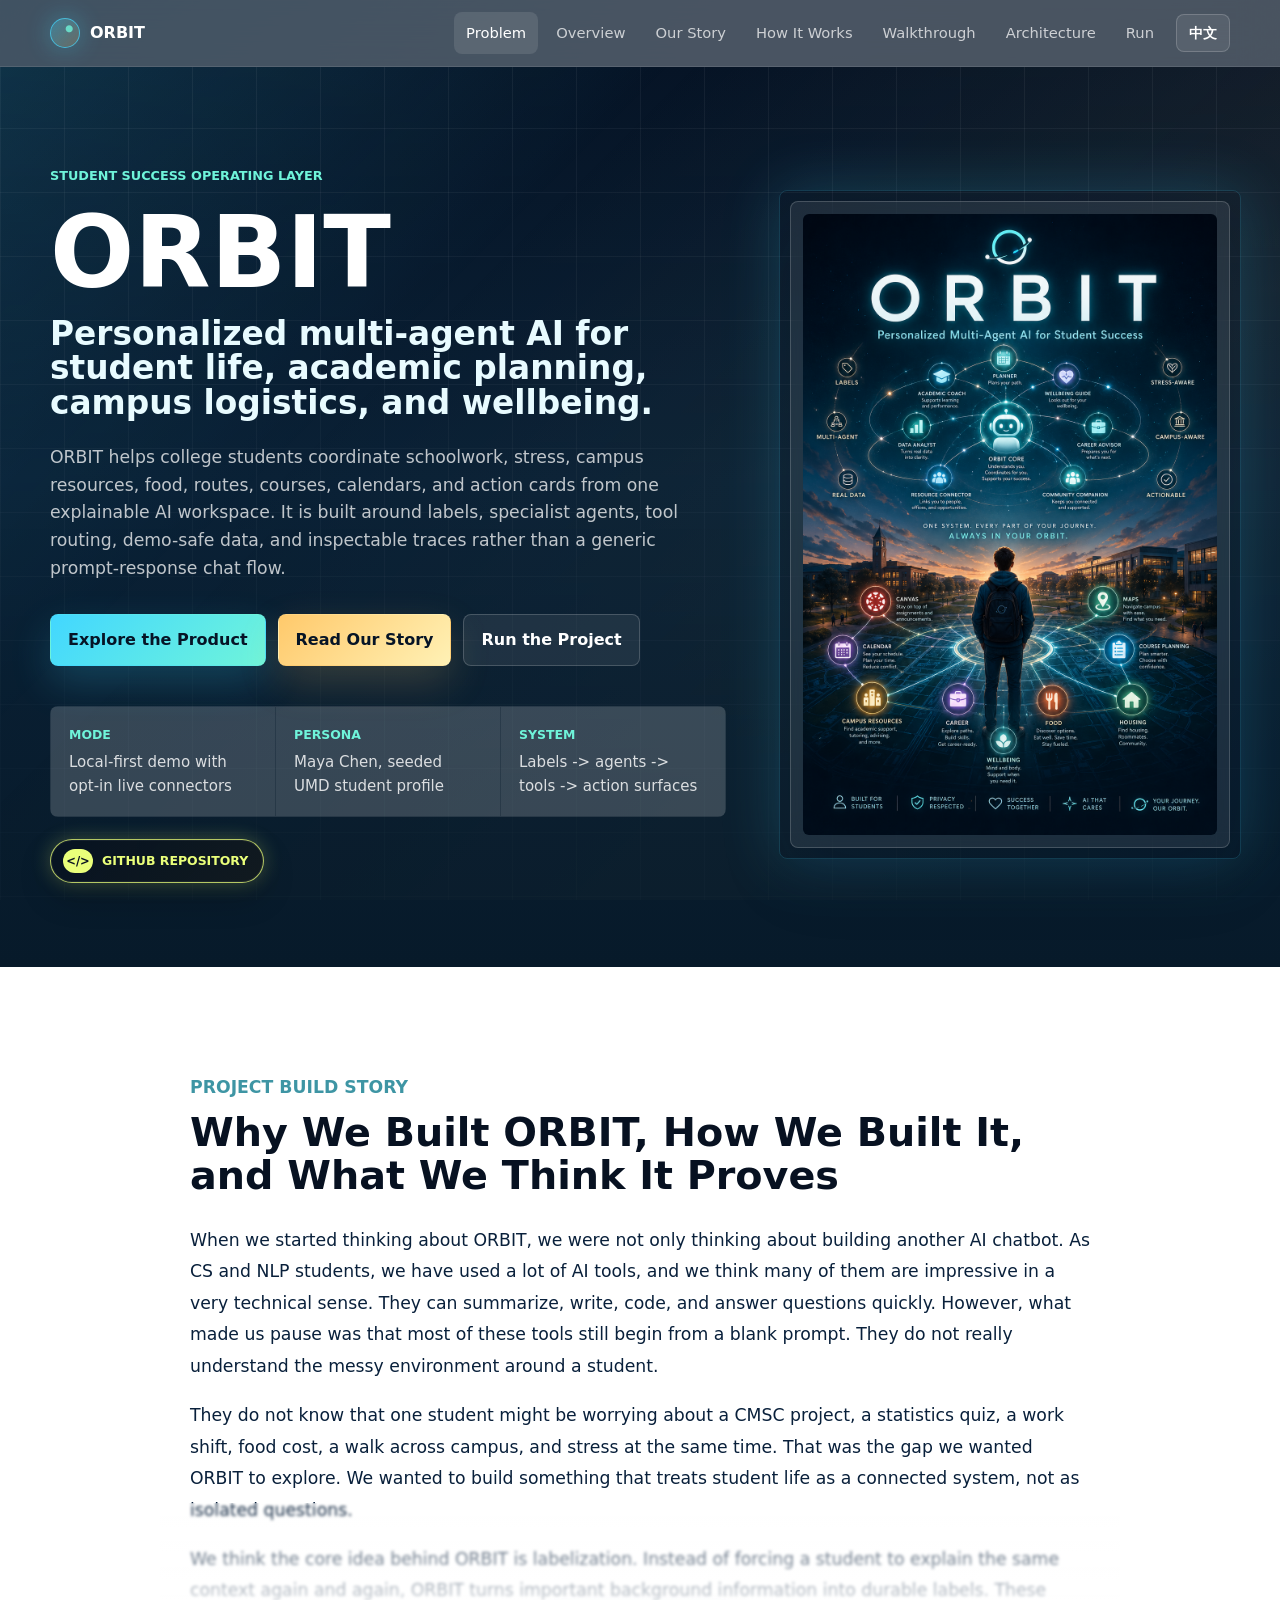
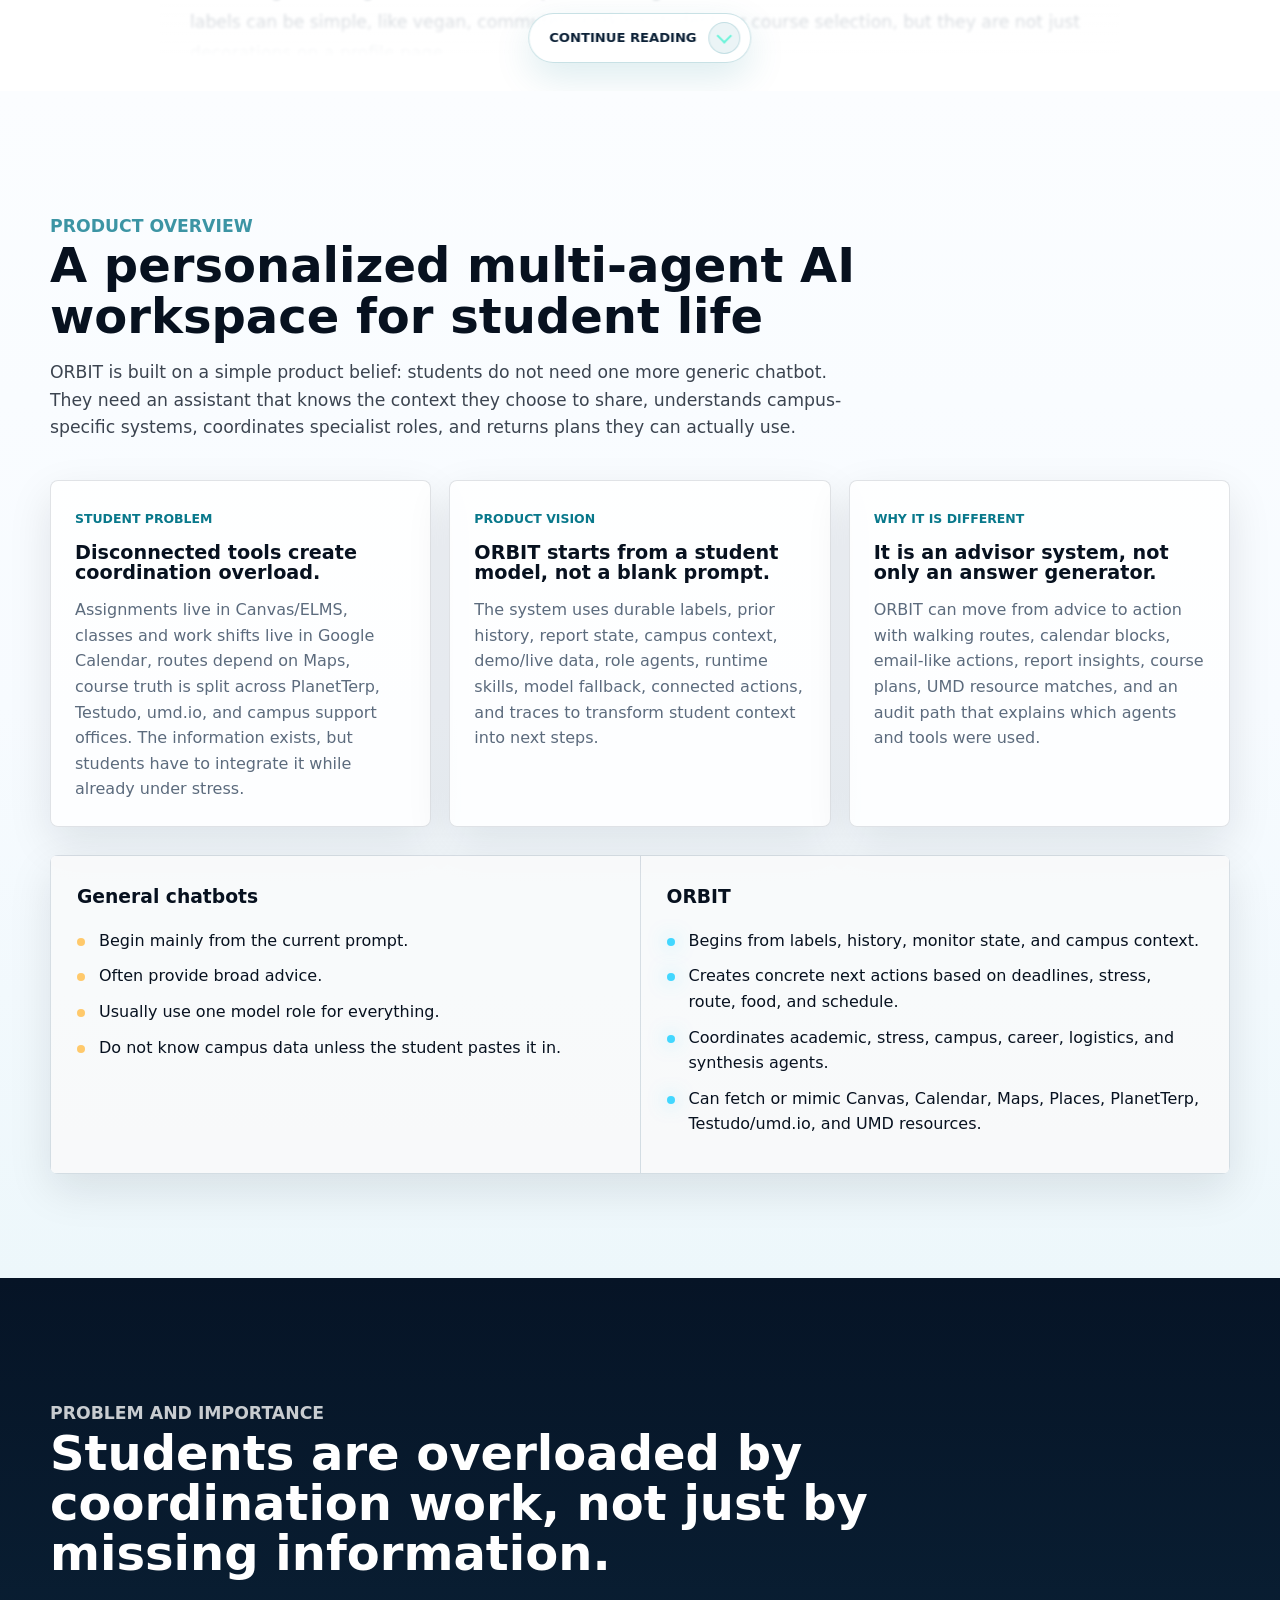
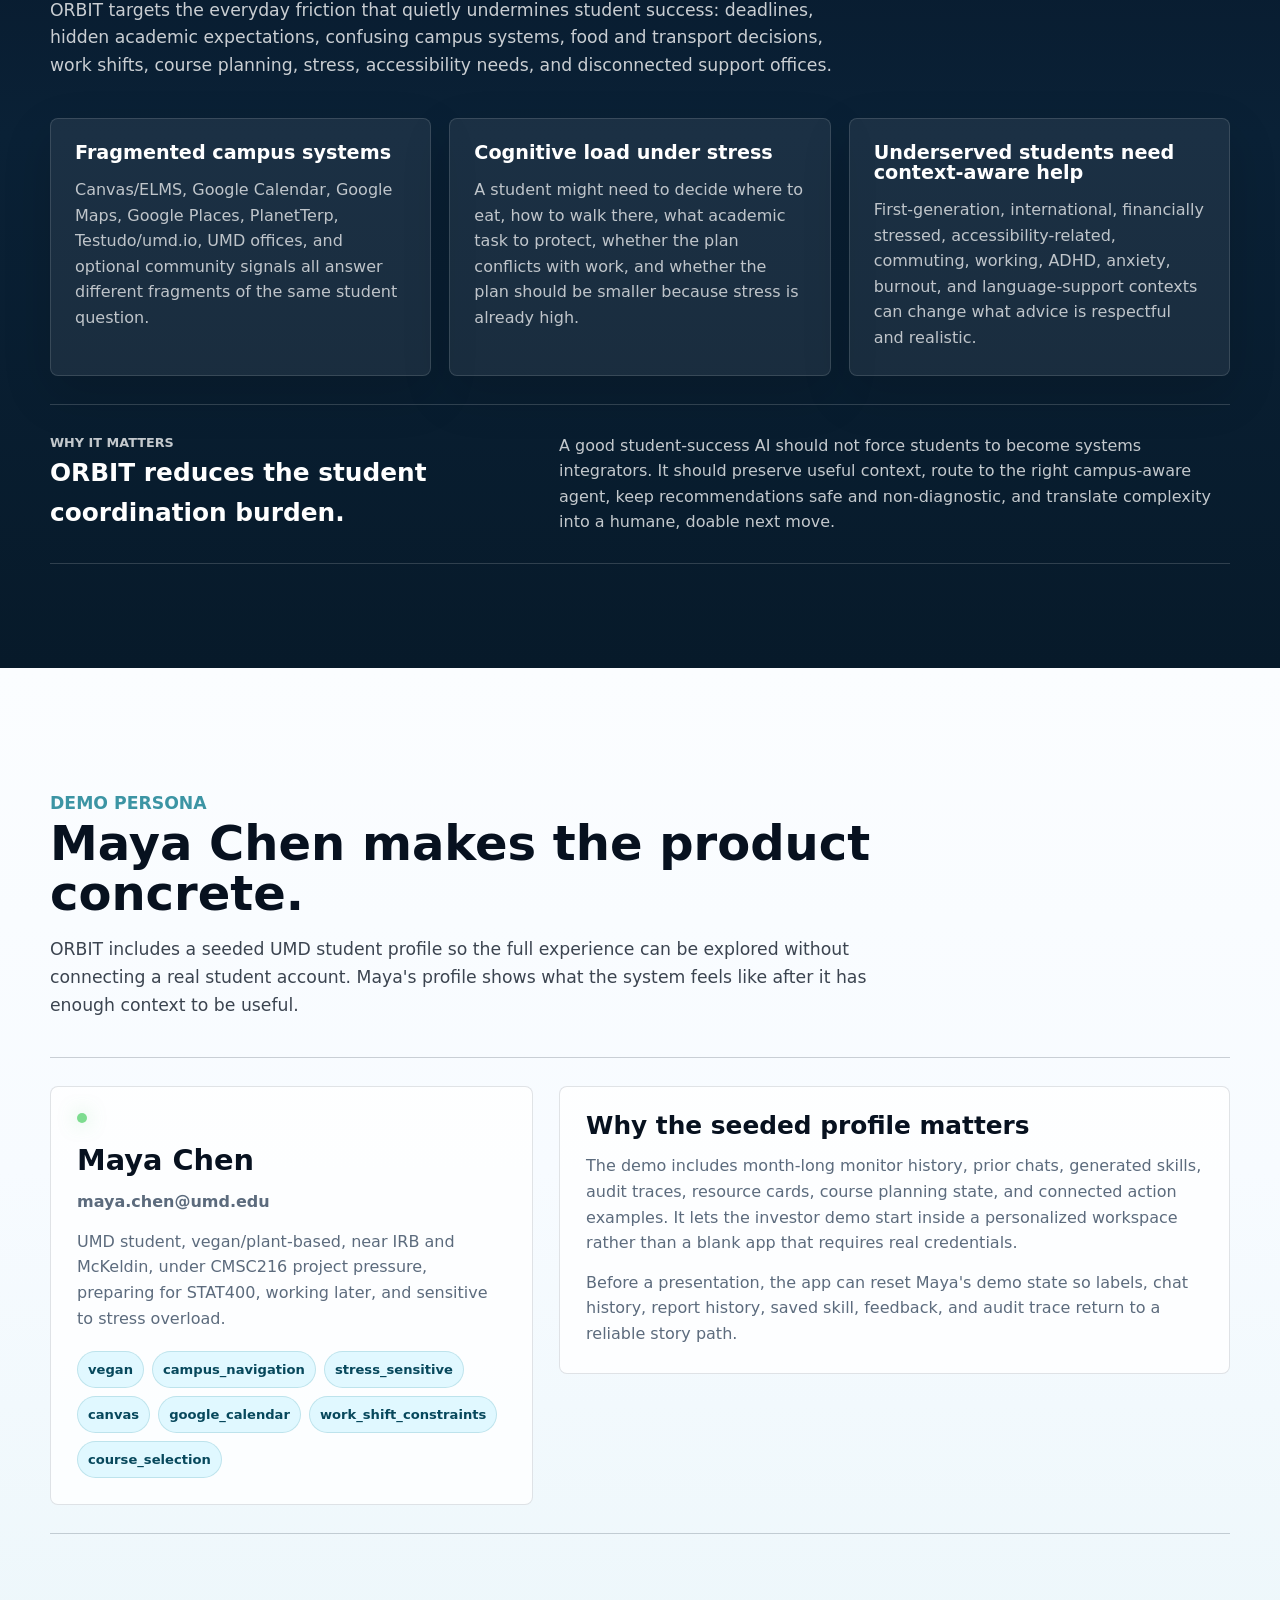
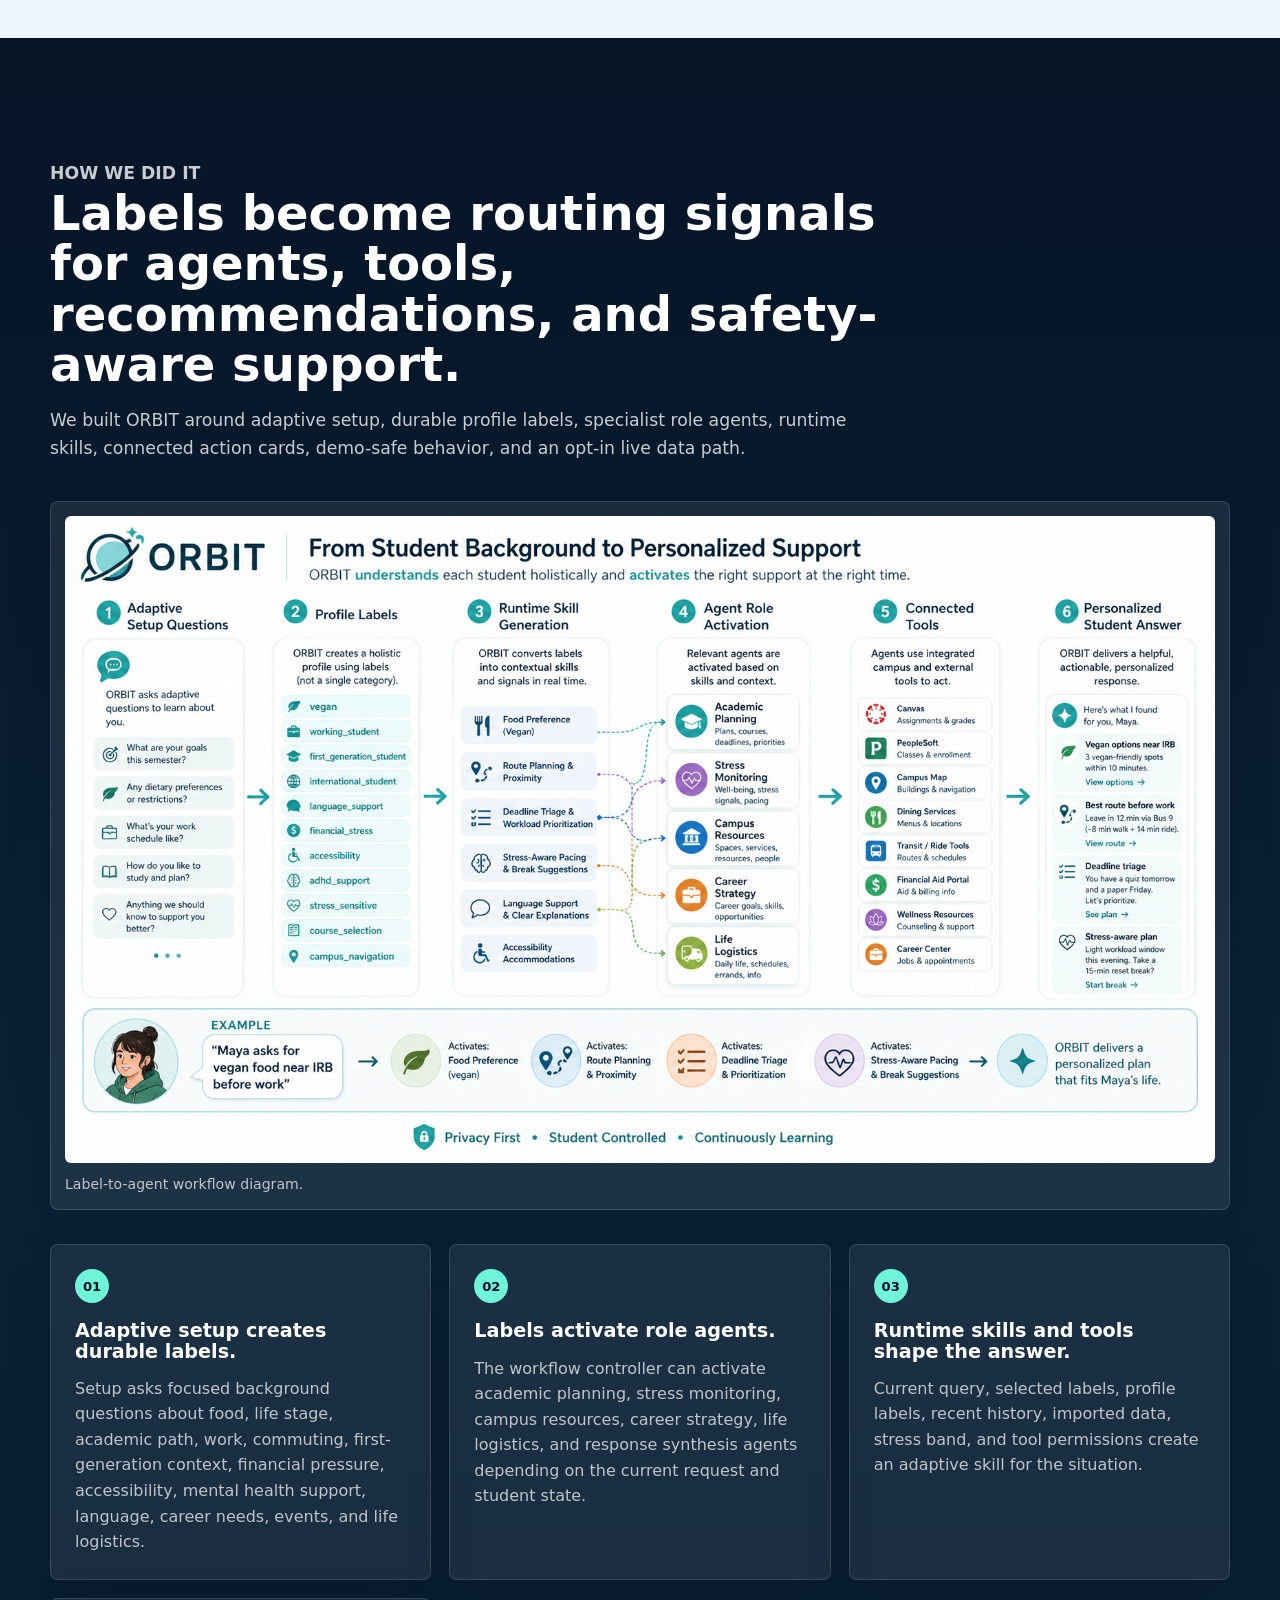
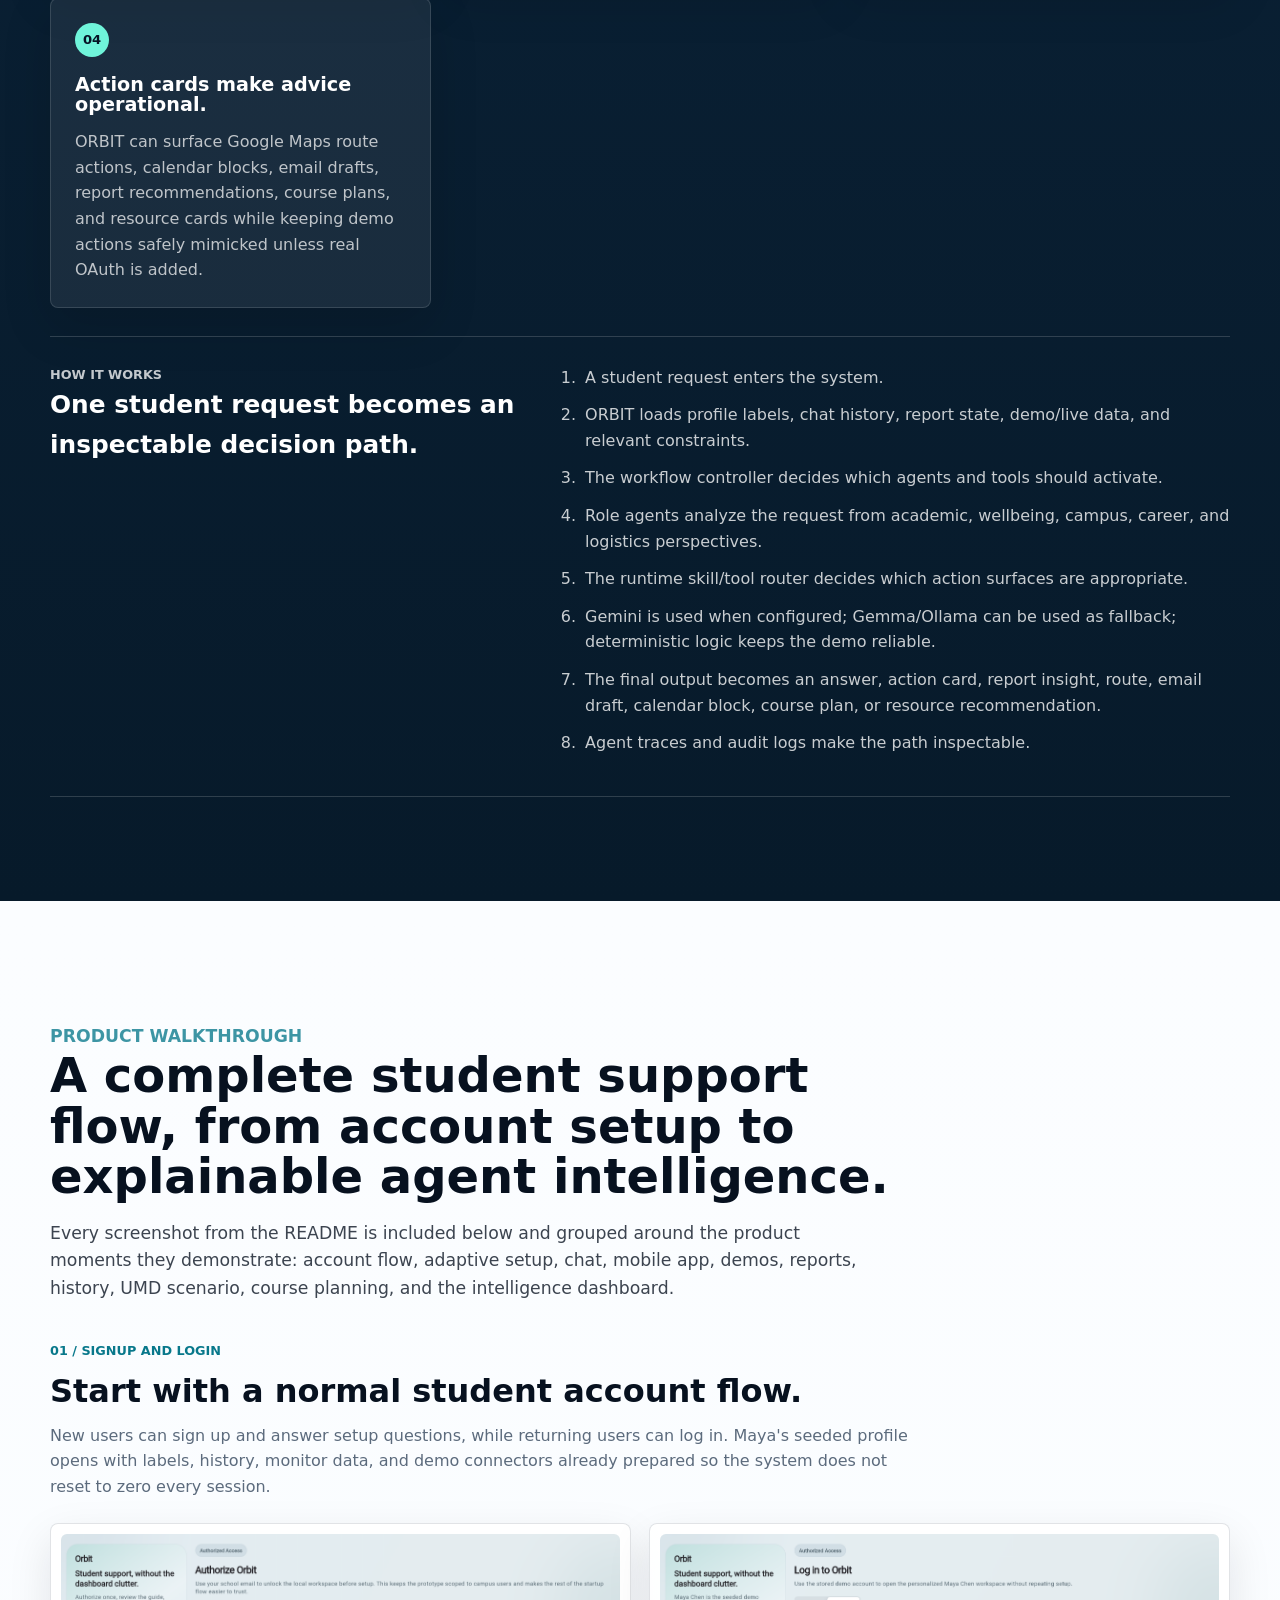
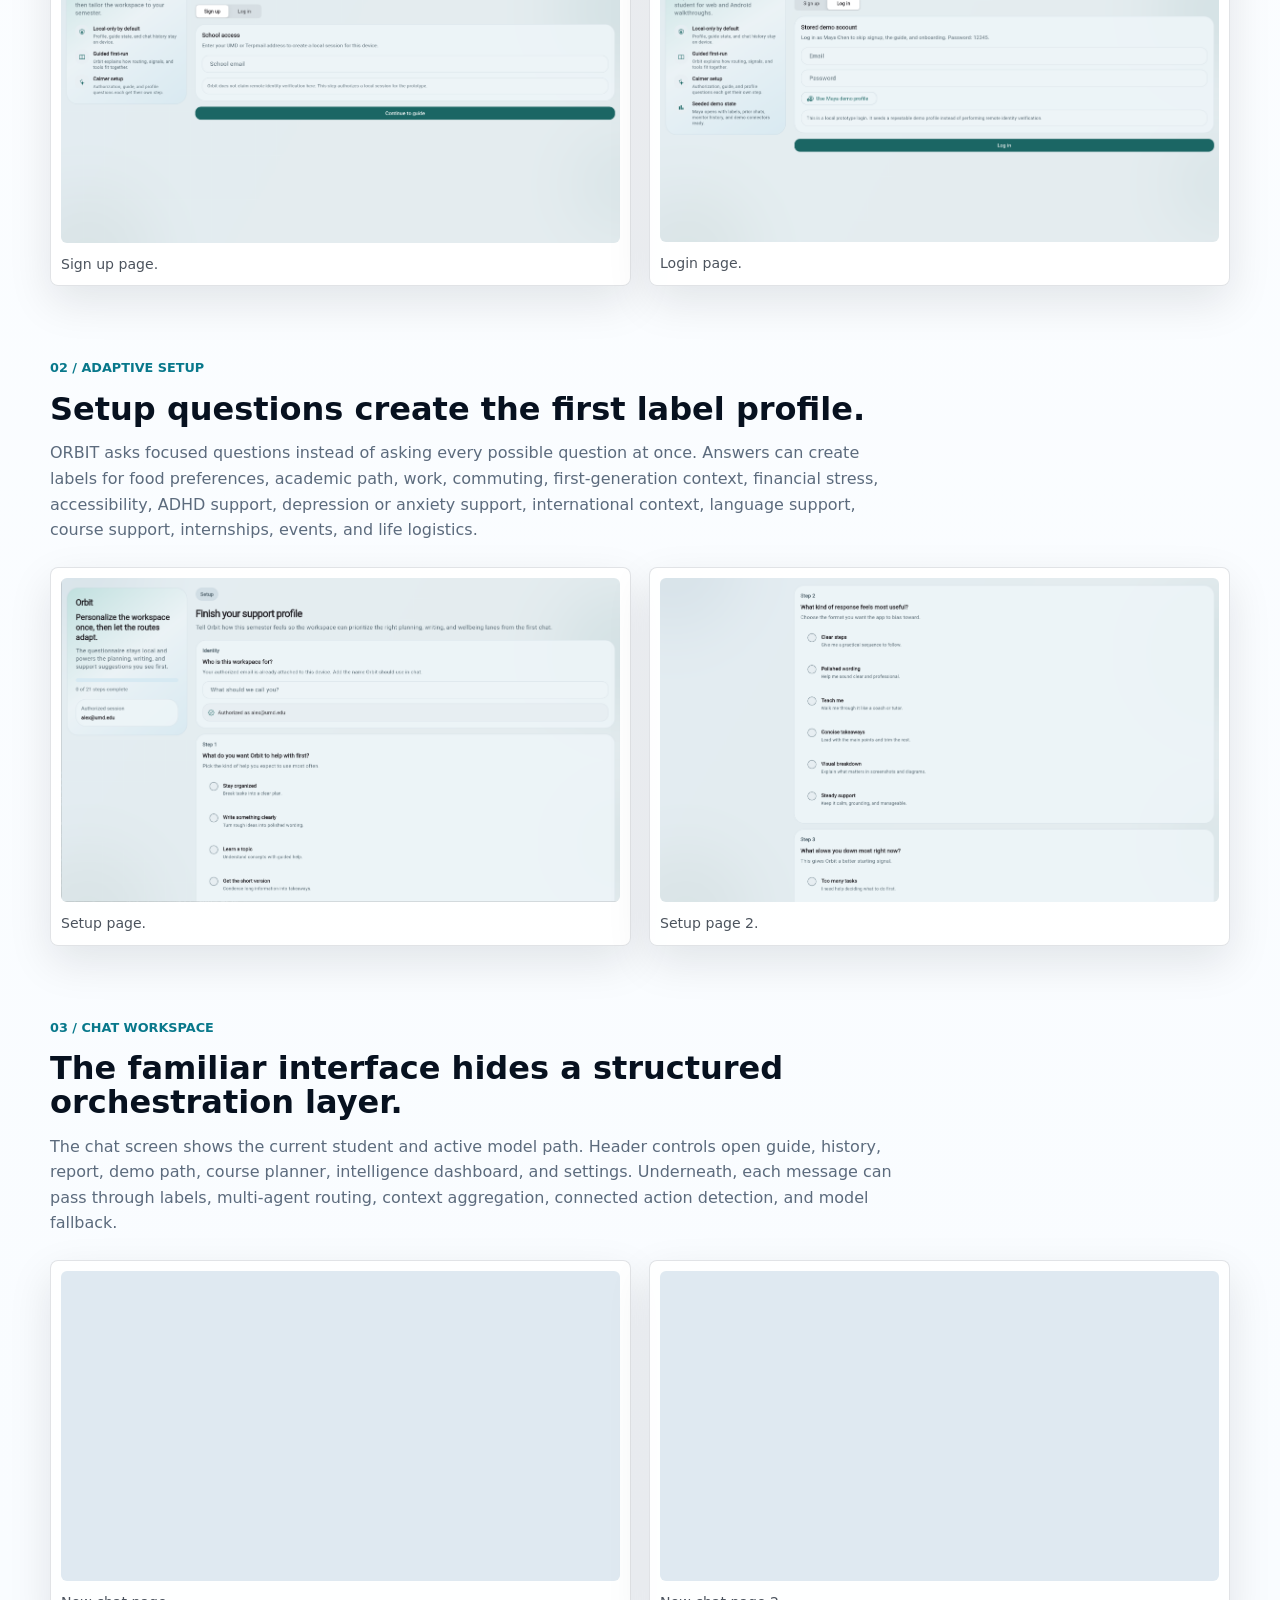
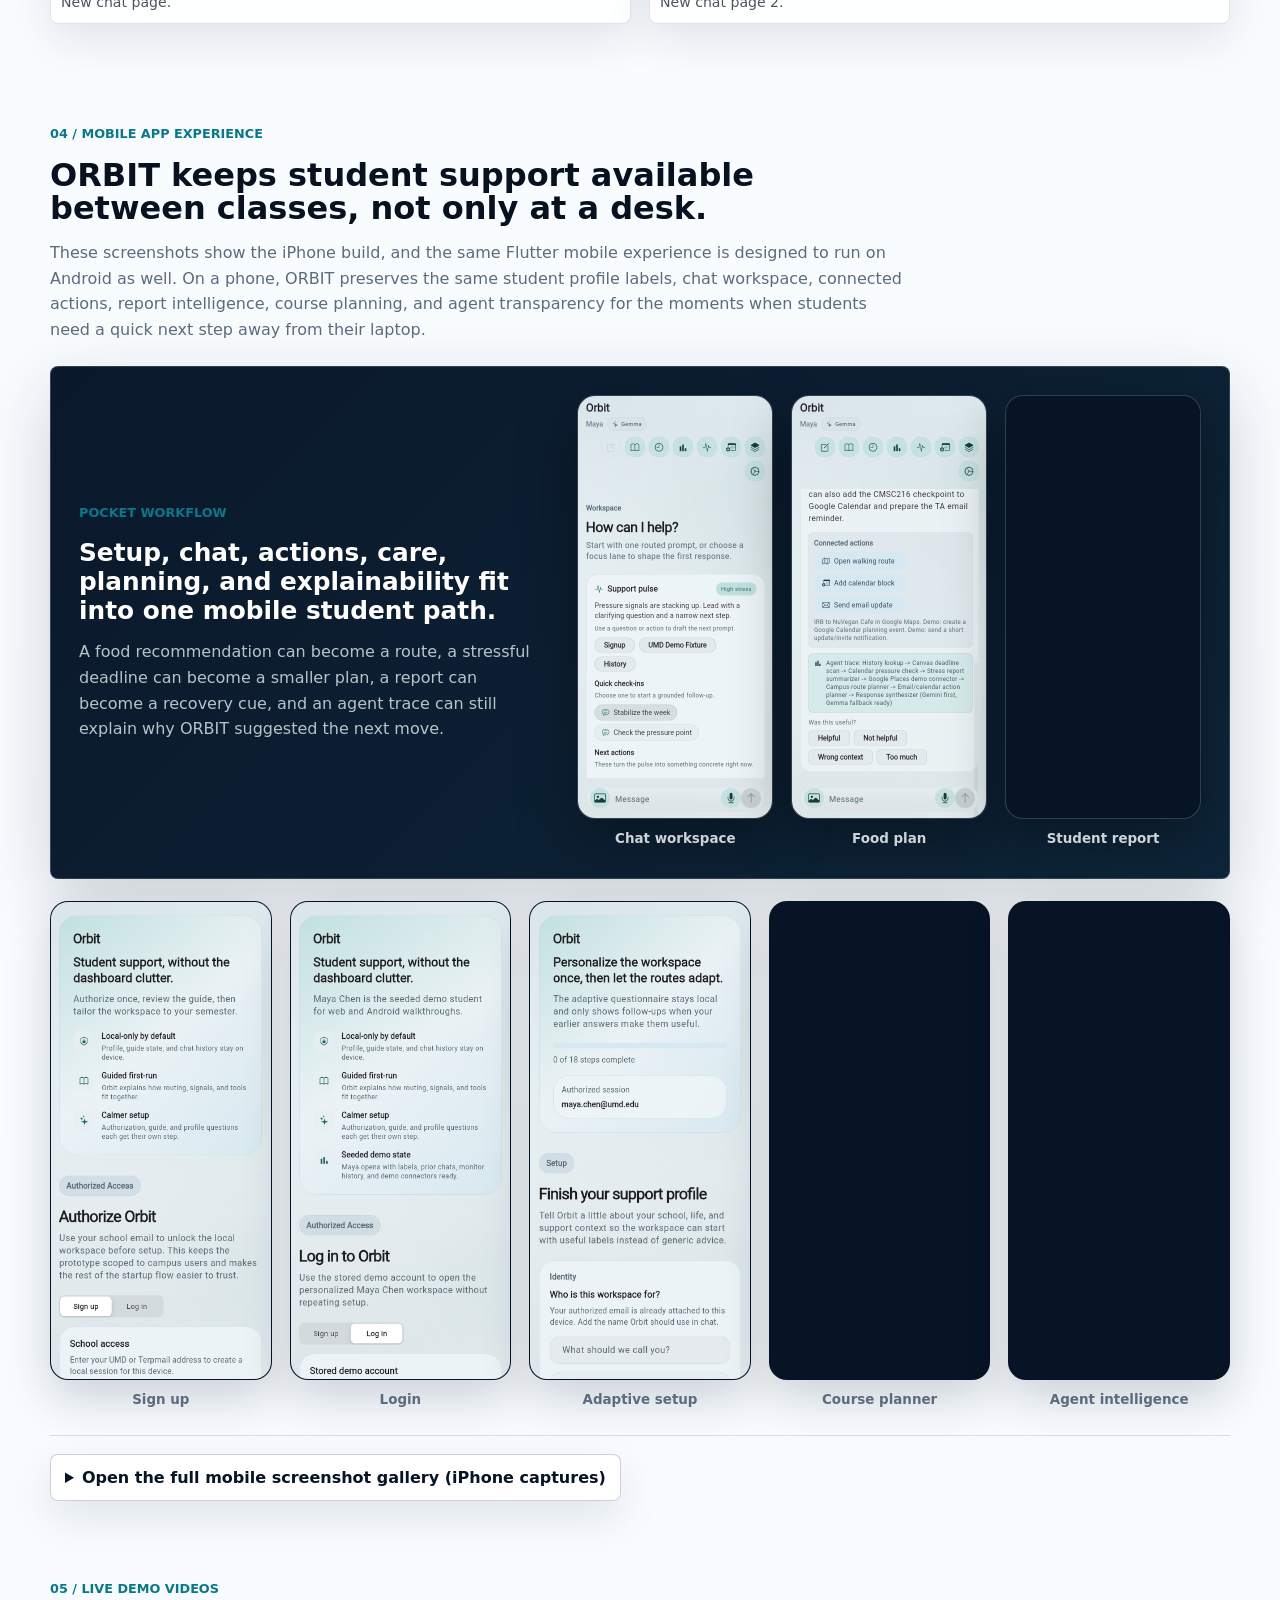
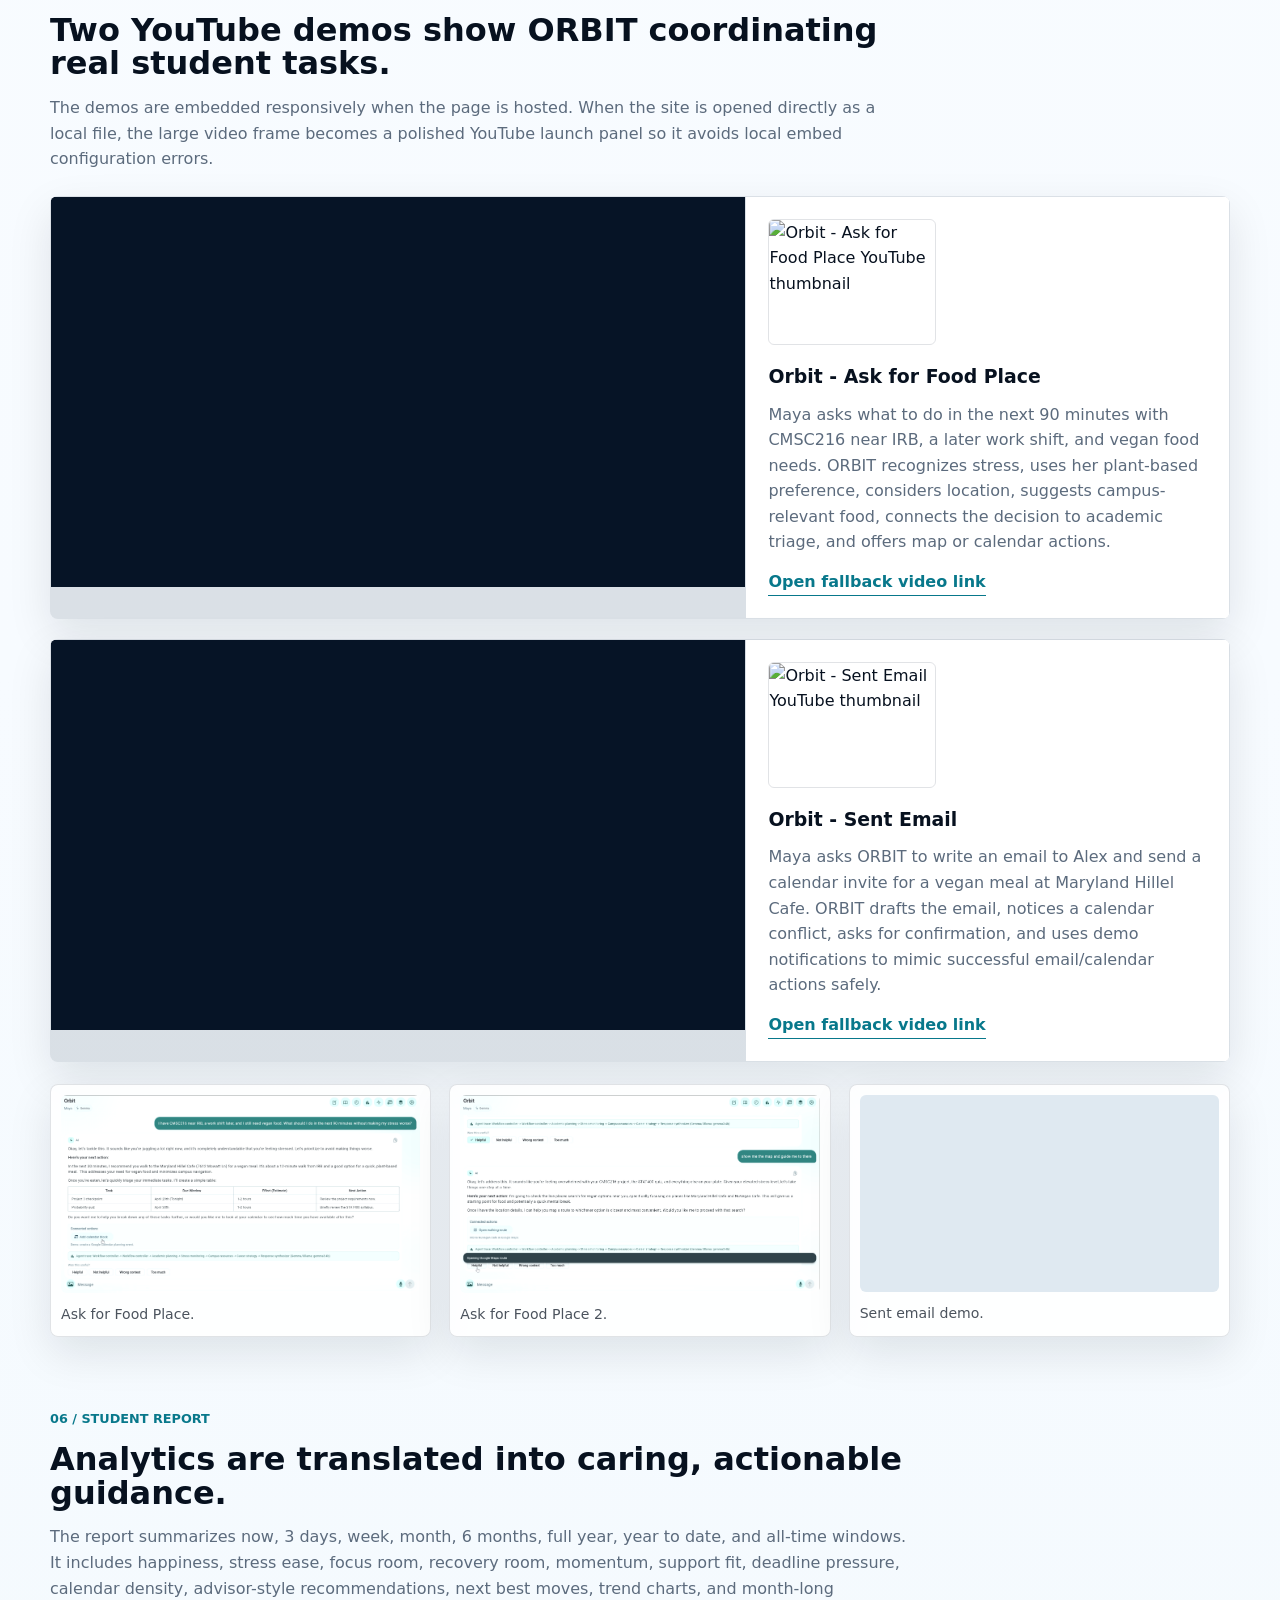
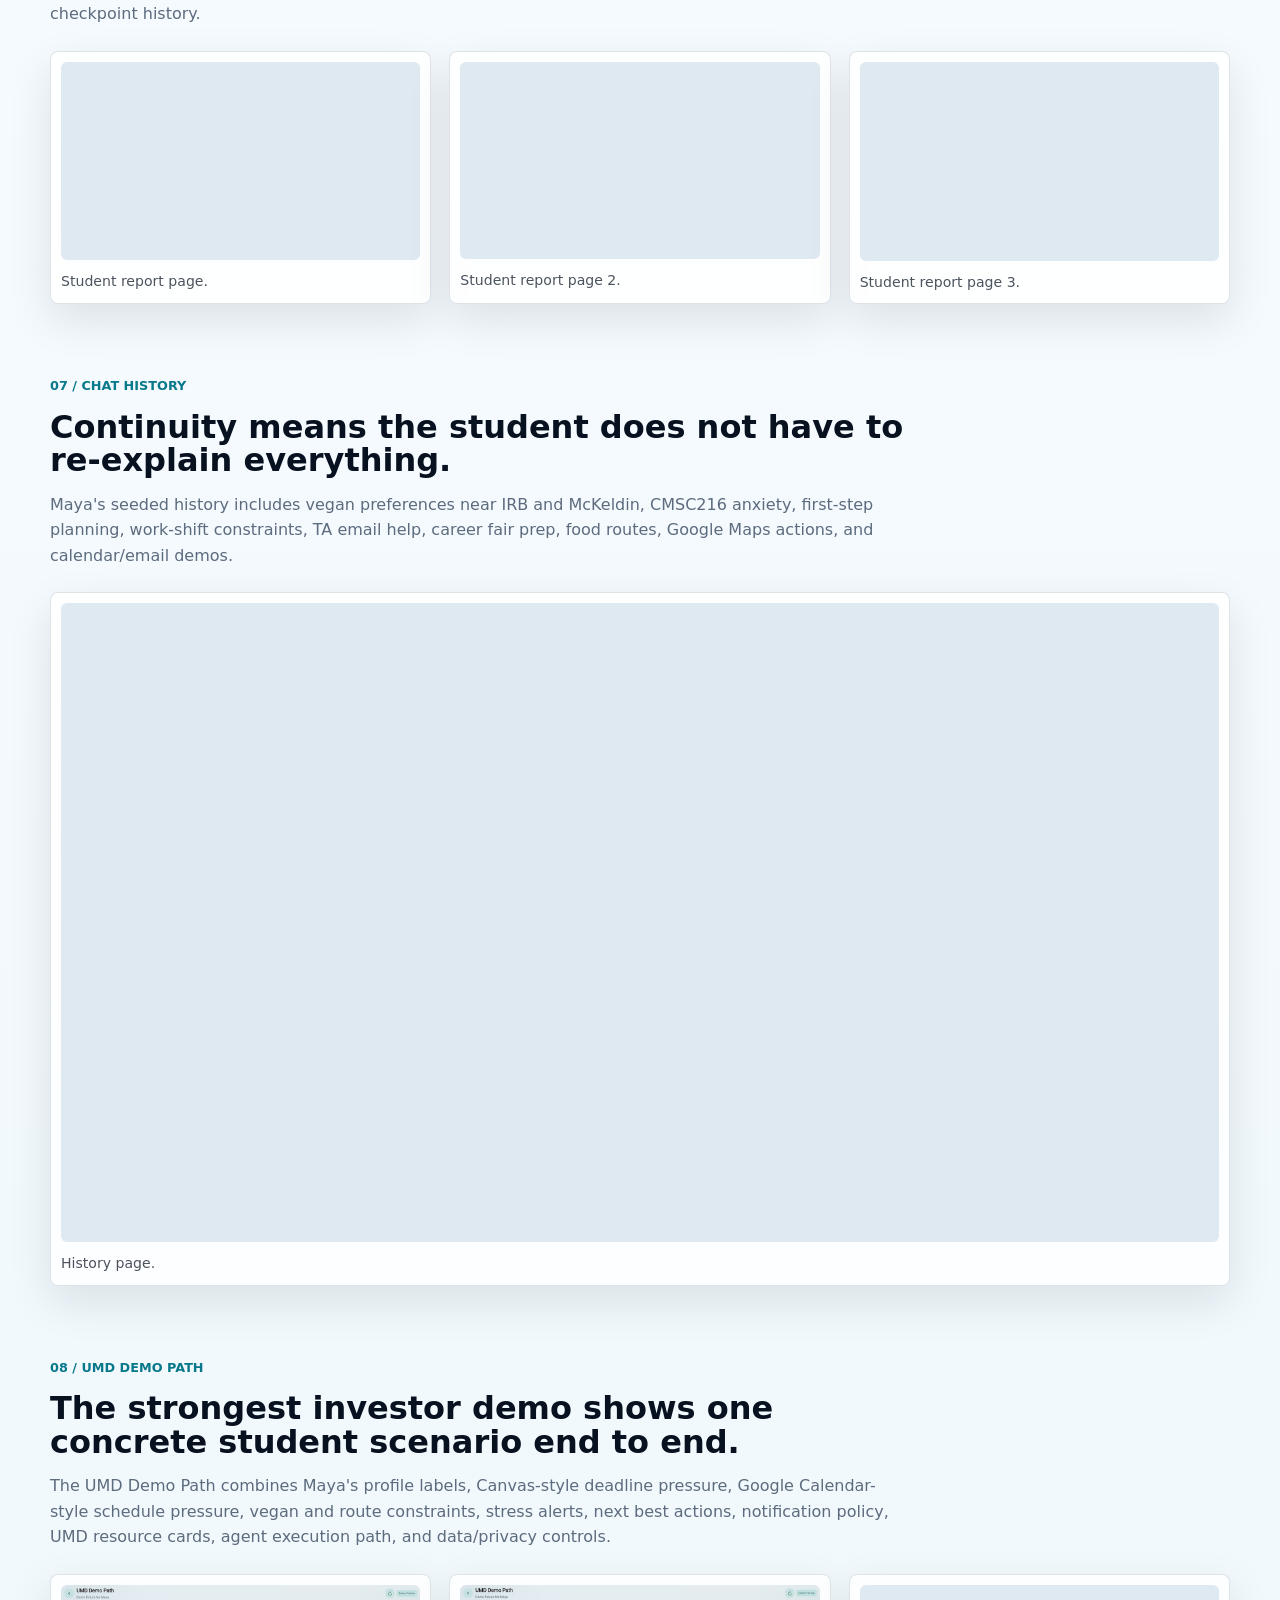
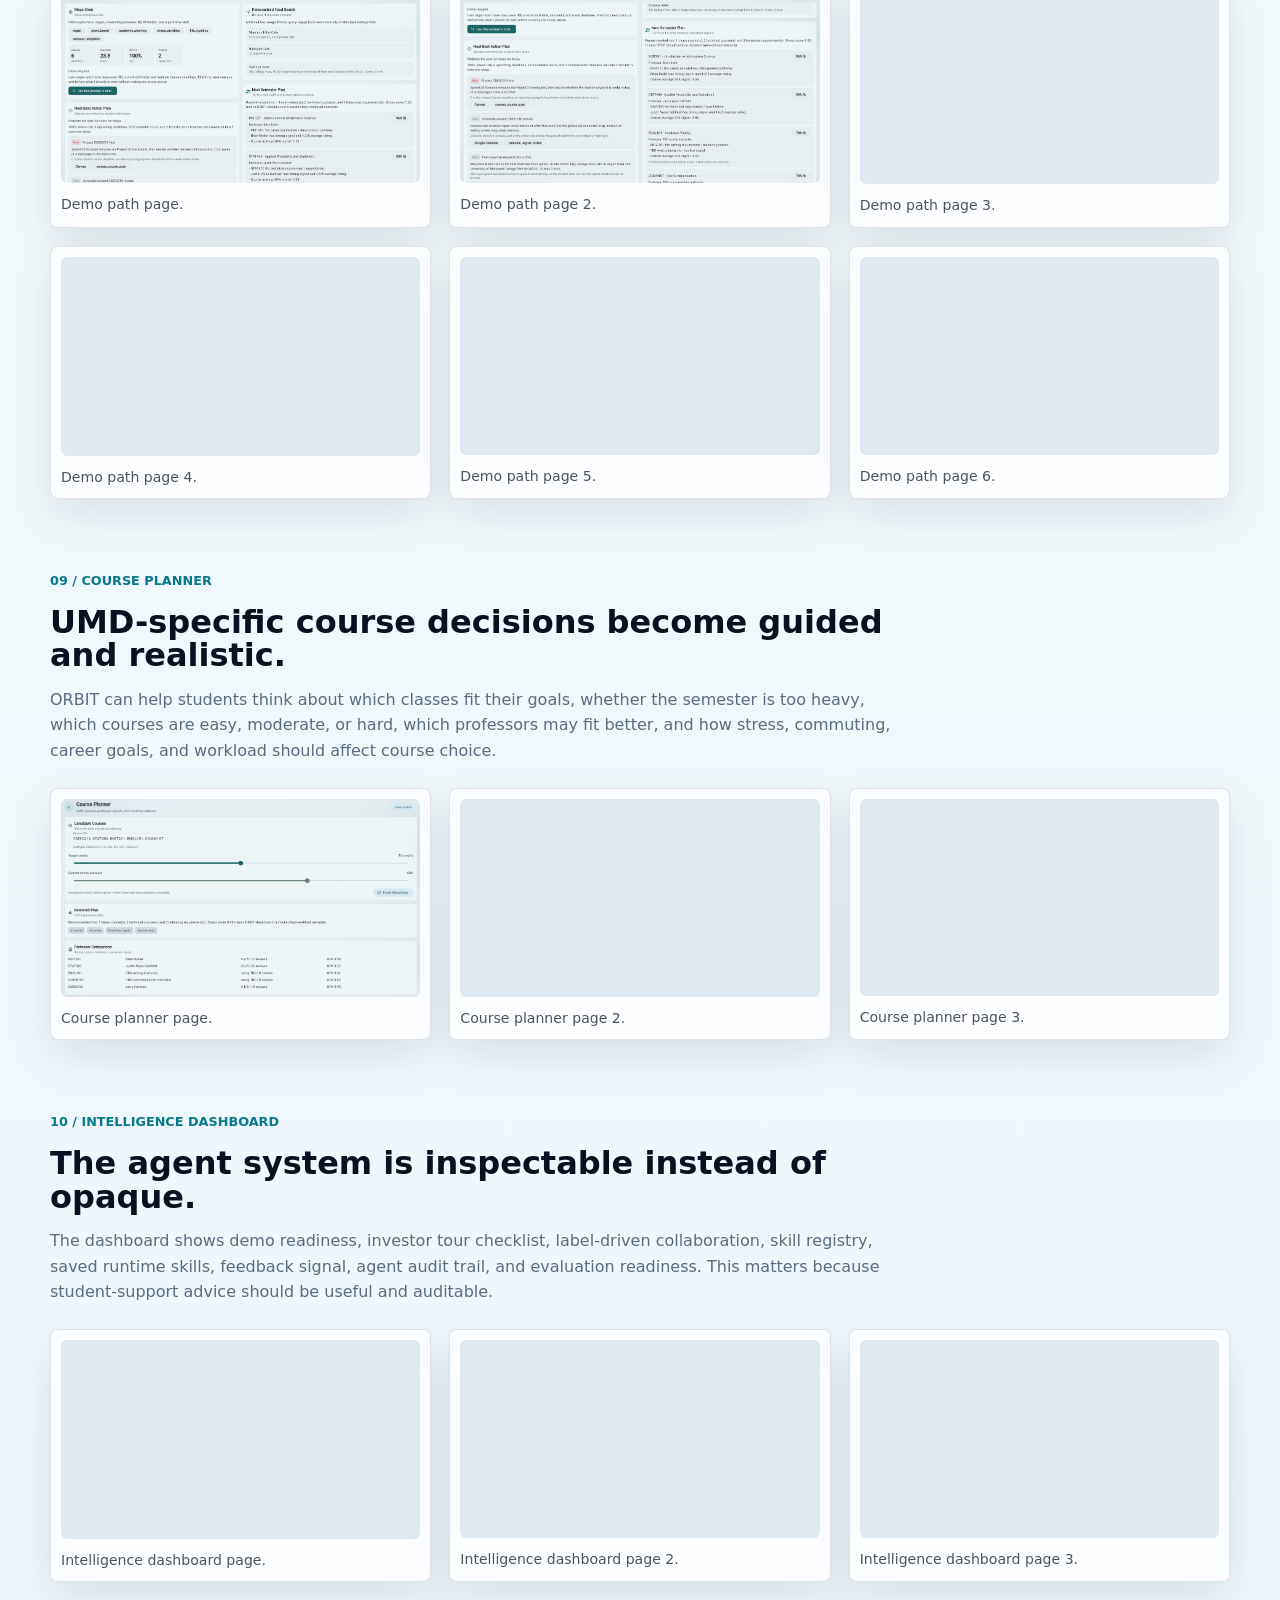
==== commit a9447201: "Add mobile app photos, update readme.md and static showcase site with gallery sections" ====
--- a/showcase/index.html
+++ b/showcase/index.html
@@ -392,8 +392,8 @@
         <h2 id="walkthrough-title">A complete student support flow, from account setup to explainable agent intelligence.</h2>
         <p>
           Every screenshot from the README is included below and grouped around the product
-          moments they demonstrate: account flow, adaptive setup, chat, demos, reports,
-          history, UMD scenario, course planning, and the intelligence dashboard.
+          moments they demonstrate: account flow, adaptive setup, chat, mobile app,
+          demos, reports, history, UMD scenario, course planning, and the intelligence dashboard.
         </p>
       </div>
 
@@ -466,9 +466,178 @@
         </div>
       </article>
 
+      <article class="walkthrough-block mobile-showcase-block reveal" id="mobile-app">
+        <div class="walkthrough-copy">
+          <p class="eyebrow">04 / Mobile App Experience</p>
+          <h3>ORBIT keeps student support available between classes, not only at a desk.</h3>
+          <p>
+            These screenshots show the iPhone build, and the same Flutter mobile experience
+            is designed to run on Android as well. On a phone, ORBIT preserves the same
+            student profile labels, chat workspace, connected actions, report intelligence,
+            course planning, and agent transparency for the moments when students need a
+            quick next step away from their laptop.
+          </p>
+        </div>
+
+        <div class="mobile-stage" aria-label="Curated ORBIT mobile product gallery">
+          <div class="mobile-stage-copy">
+            <p class="eyebrow">Pocket workflow</p>
+            <h4>Setup, chat, actions, care, planning, and explainability fit into one mobile student path.</h4>
+            <p>
+              A food recommendation can become a route, a stressful deadline can become a
+              smaller plan, a report can become a recovery cue, and an agent trace can still
+              explain why ORBIT suggested the next move.
+            </p>
+          </div>
+          <div class="phone-rail">
+            <figure class="phone-card phone-card-featured">
+              <img src="../images/iPhone/new%20chat%20page%20-%20iPhone.png" alt="ORBIT iPhone chat workspace" width="390" height="844" loading="lazy" decoding="async">
+              <figcaption>Chat workspace</figcaption>
+            </figure>
+            <figure class="phone-card">
+              <img src="../images/iPhone/Orbit%20-%20Ask%20for%20Food%20Place%20-%20iPhone.png" alt="ORBIT iPhone food recommendation" width="390" height="844" loading="lazy" decoding="async">
+              <figcaption>Food plan</figcaption>
+            </figure>
+            <figure class="phone-card">
+              <img src="../images/iPhone/student%20report%20page%20-%20iPhone.png" alt="ORBIT iPhone student report" width="390" height="844" loading="lazy" decoding="async">
+              <figcaption>Student report</figcaption>
+            </figure>
+          </div>
+        </div>
+
+        <div class="phone-gallery">
+          <figure class="phone-card">
+            <img src="../images/iPhone/sign%20up%20page%20-%20iPhone.png" alt="ORBIT iPhone sign up screen" width="390" height="844" loading="lazy" decoding="async">
+            <figcaption>Sign up</figcaption>
+          </figure>
+          <figure class="phone-card">
+            <img src="../images/iPhone/login%20page%20-%20iPhone.png" alt="ORBIT iPhone login screen" width="390" height="844" loading="lazy" decoding="async">
+            <figcaption>Login</figcaption>
+          </figure>
+          <figure class="phone-card">
+            <img src="../images/iPhone/setup%20page%20-%20iPhone.png" alt="ORBIT iPhone adaptive setup screen" width="390" height="844" loading="lazy" decoding="async">
+            <figcaption>Adaptive setup</figcaption>
+          </figure>
+          <figure class="phone-card">
+            <img src="../images/iPhone/course%20planner%20page%20-%20iPhone.png" alt="ORBIT iPhone course planner screen" width="390" height="844" loading="lazy" decoding="async">
+            <figcaption>Course planner</figcaption>
+          </figure>
+          <figure class="phone-card">
+            <img src="../images/iPhone/intelligence%20dashboard%20page%20-%20iPhone.png" alt="ORBIT iPhone intelligence dashboard screen" width="390" height="844" loading="lazy" decoding="async">
+            <figcaption>Agent intelligence</figcaption>
+          </figure>
+        </div>
+
+        <details class="phone-gallery-details">
+          <summary>Open the full mobile screenshot gallery (iPhone captures)</summary>
+          <div class="phone-gallery phone-gallery-complete">
+            <figure class="phone-card">
+              <img src="../images/iPhone/sign%20up%20page%20-%20iPhone.png" alt="ORBIT iPhone sign up screen" width="390" height="844" loading="lazy" decoding="async">
+              <figcaption>Sign up</figcaption>
+            </figure>
+            <figure class="phone-card">
+              <img src="../images/iPhone/login%20page%20-%20iPhone.png" alt="ORBIT iPhone login screen" width="390" height="844" loading="lazy" decoding="async">
+              <figcaption>Login</figcaption>
+            </figure>
+            <figure class="phone-card">
+              <img src="../images/iPhone/setup%20page%20-%20iPhone.png" alt="ORBIT iPhone setup screen" width="390" height="844" loading="lazy" decoding="async">
+              <figcaption>Setup</figcaption>
+            </figure>
+            <figure class="phone-card">
+              <img src="../images/iPhone/setup%20page%202%20-%20iPhone.png" alt="ORBIT iPhone setup labels screen" width="390" height="844" loading="lazy" decoding="async">
+              <figcaption>Setup labels</figcaption>
+            </figure>
+            <figure class="phone-card">
+              <img src="../images/iPhone/new%20chat%20page%20-%20iPhone.png" alt="ORBIT iPhone new chat screen" width="390" height="844" loading="lazy" decoding="async">
+              <figcaption>New chat</figcaption>
+            </figure>
+            <figure class="phone-card">
+              <img src="../images/iPhone/new%20chat%20page%202%20-%20iPhone.png" alt="ORBIT iPhone chat response screen" width="390" height="844" loading="lazy" decoding="async">
+              <figcaption>Chat response</figcaption>
+            </figure>
+            <figure class="phone-card">
+              <img src="../images/iPhone/history%20page%20-%20iPhone.png" alt="ORBIT iPhone history screen" width="390" height="844" loading="lazy" decoding="async">
+              <figcaption>History</figcaption>
+            </figure>
+            <figure class="phone-card">
+              <img src="../images/iPhone/Orbit%20-%20Ask%20for%20Food%20Place%20-%20iPhone.png" alt="ORBIT iPhone food request screen" width="390" height="844" loading="lazy" decoding="async">
+              <figcaption>Food request</figcaption>
+            </figure>
+            <figure class="phone-card">
+              <img src="../images/iPhone/Orbit%20-%20Ask%20for%20Food%20Place%202%20-%20iPhone.png" alt="ORBIT iPhone food action card screen" width="390" height="844" loading="lazy" decoding="async">
+              <figcaption>Action card</figcaption>
+            </figure>
+            <figure class="phone-card">
+              <img src="../images/iPhone/Orbit%20-%20Sent%20Email%20-%20iPhone.png" alt="ORBIT iPhone email action screen" width="390" height="844" loading="lazy" decoding="async">
+              <figcaption>Email action</figcaption>
+            </figure>
+            <figure class="phone-card">
+              <img src="../images/iPhone/student%20report%20page%20-%20iPhone.png" alt="ORBIT iPhone student report screen" width="390" height="844" loading="lazy" decoding="async">
+              <figcaption>Report</figcaption>
+            </figure>
+            <figure class="phone-card">
+              <img src="../images/iPhone/student%20report%20page%202%20-%20iPhone.png" alt="ORBIT iPhone student report details screen" width="390" height="844" loading="lazy" decoding="async">
+              <figcaption>Report detail</figcaption>
+            </figure>
+            <figure class="phone-card">
+              <img src="../images/iPhone/student%20report%20page%203%20-%20iPhone.png" alt="ORBIT iPhone student report recommendations screen" width="390" height="844" loading="lazy" decoding="async">
+              <figcaption>Recommendations</figcaption>
+            </figure>
+            <figure class="phone-card">
+              <img src="../images/iPhone/course%20planner%20page%20-%20iPhone.png" alt="ORBIT iPhone course planner screen" width="390" height="844" loading="lazy" decoding="async">
+              <figcaption>Planner</figcaption>
+            </figure>
+            <figure class="phone-card">
+              <img src="../images/iPhone/course%20planner%20page%202%20-%20iPhone.png" alt="ORBIT iPhone course signals screen" width="390" height="844" loading="lazy" decoding="async">
+              <figcaption>Course signals</figcaption>
+            </figure>
+            <figure class="phone-card">
+              <img src="../images/iPhone/course%20planner%20page%203%20-%20iPhone.png" alt="ORBIT iPhone semester fit screen" width="390" height="844" loading="lazy" decoding="async">
+              <figcaption>Semester fit</figcaption>
+            </figure>
+            <figure class="phone-card">
+              <img src="../images/iPhone/demo%20path%20page%20-%20iPhone.png" alt="ORBIT iPhone demo path screen" width="390" height="844" loading="lazy" decoding="async">
+              <figcaption>Demo path</figcaption>
+            </figure>
+            <figure class="phone-card">
+              <img src="../images/iPhone/demo%20path%20page%202%20-%20iPhone.png" alt="ORBIT iPhone student state screen" width="390" height="844" loading="lazy" decoding="async">
+              <figcaption>Student state</figcaption>
+            </figure>
+            <figure class="phone-card">
+              <img src="../images/iPhone/demo%20path%20page%203%20-%20iPhone.png" alt="ORBIT iPhone support plan screen" width="390" height="844" loading="lazy" decoding="async">
+              <figcaption>Support plan</figcaption>
+            </figure>
+            <figure class="phone-card">
+              <img src="../images/iPhone/demo%20path%20page%204%20-%20iPhone.png" alt="ORBIT iPhone resources screen" width="390" height="844" loading="lazy" decoding="async">
+              <figcaption>Resources</figcaption>
+            </figure>
+            <figure class="phone-card">
+              <img src="../images/iPhone/demo%20path%20page%205%20-%20iPhone.png" alt="ORBIT iPhone agent trace screen" width="390" height="844" loading="lazy" decoding="async">
+              <figcaption>Agent trace</figcaption>
+            </figure>
+            <figure class="phone-card">
+              <img src="../images/iPhone/demo%20path%20page%206%20-%20iPhone.png" alt="ORBIT iPhone privacy controls screen" width="390" height="844" loading="lazy" decoding="async">
+              <figcaption>Privacy controls</figcaption>
+            </figure>
+            <figure class="phone-card">
+              <img src="../images/iPhone/intelligence%20dashboard%20page%20-%20iPhone.png" alt="ORBIT iPhone intelligence dashboard screen" width="390" height="844" loading="lazy" decoding="async">
+              <figcaption>Dashboard</figcaption>
+            </figure>
+            <figure class="phone-card">
+              <img src="../images/iPhone/intelligence%20dashboard%20page%202%20-%20iPhone.png" alt="ORBIT iPhone skill registry screen" width="390" height="844" loading="lazy" decoding="async">
+              <figcaption>Skill registry</figcaption>
+            </figure>
+            <figure class="phone-card">
+              <img src="../images/iPhone/intelligence%20dashboard%20page%203%20-%20iPhone.png" alt="ORBIT iPhone audit trail screen" width="390" height="844" loading="lazy" decoding="async">
+              <figcaption>Audit trail</figcaption>
+            </figure>
+          </div>
+        </details>
+      </article>
+
       <article class="walkthrough-block video-section reveal" id="demos">
         <div class="walkthrough-copy">
-          <p class="eyebrow">04 / Live Demo Videos</p>
+          <p class="eyebrow">05 / Live Demo Videos</p>
           <h3>Two YouTube demos show ORBIT coordinating real student tasks.</h3>
           <p>
             The demos are embedded responsively when the page is hosted. When the site is
@@ -551,7 +720,7 @@
 
       <article class="walkthrough-block reveal" id="student-report">
         <div class="walkthrough-copy">
-          <p class="eyebrow">05 / Student Report</p>
+          <p class="eyebrow">06 / Student Report</p>
           <h3>Analytics are translated into caring, actionable guidance.</h3>
           <p>
             The report summarizes now, 3 days, week, month, 6 months, full year,
@@ -579,7 +748,7 @@
 
       <article class="walkthrough-block reveal" id="history">
         <div class="walkthrough-copy">
-          <p class="eyebrow">06 / Chat History</p>
+          <p class="eyebrow">07 / Chat History</p>
           <h3>Continuity means the student does not have to re-explain everything.</h3>
           <p>
             Maya's seeded history includes vegan preferences near IRB and McKeldin,
@@ -597,7 +766,7 @@
 
       <article class="walkthrough-block reveal" id="demo-path">
         <div class="walkthrough-copy">
-          <p class="eyebrow">07 / UMD Demo Path</p>
+          <p class="eyebrow">08 / UMD Demo Path</p>
           <h3>The strongest investor demo shows one concrete student scenario end to end.</h3>
           <p>
             The UMD Demo Path combines Maya's profile labels, Canvas-style deadline pressure,
@@ -636,7 +805,7 @@
 
       <article class="walkthrough-block reveal" id="course-planner">
         <div class="walkthrough-copy">
-          <p class="eyebrow">08 / Course Planner</p>
+          <p class="eyebrow">09 / Course Planner</p>
           <h3>UMD-specific course decisions become guided and realistic.</h3>
           <p>
             ORBIT can help students think about which classes fit their goals,
@@ -663,7 +832,7 @@
 
       <article class="walkthrough-block reveal" id="dashboard">
         <div class="walkthrough-copy">
-          <p class="eyebrow">09 / Intelligence Dashboard</p>
+          <p class="eyebrow">10 / Intelligence Dashboard</p>
           <h3>The agent system is inspectable instead of opaque.</h3>
           <p>
             The dashboard shows demo readiness, investor tour checklist,
--- a/showcase/styles.css
+++ b/showcase/styles.css
@@ -1161,6 +1161,120 @@
   grid-template-columns: repeat(3, minmax(0, 1fr));
 }
 
+.mobile-showcase-block {
+  padding: 28px 0 6px;
+}
+
+.mobile-stage {
+  display: grid;
+  grid-template-columns: minmax(280px, 0.86fr) minmax(0, 1.14fr);
+  gap: 28px;
+  align-items: center;
+  padding: 28px;
+  color: var(--white);
+  background:
+    linear-gradient(135deg, rgba(6, 20, 38, 0.98), rgba(10, 33, 54, 0.98)),
+    linear-gradient(90deg, rgba(66, 215, 255, 0.18), rgba(125, 220, 143, 0.12));
+  border: 1px solid rgba(255, 255, 255, 0.16);
+  border-radius: var(--radius);
+  box-shadow: var(--shadow);
+  overflow: hidden;
+}
+
+.mobile-stage-copy {
+  max-width: 460px;
+}
+
+.mobile-stage-copy h4 {
+  margin: 12px 0 14px;
+  font-size: 1.55rem;
+  line-height: 1.18;
+}
+
+.mobile-stage-copy p:not(.eyebrow) {
+  margin: 0;
+  color: rgba(246, 253, 255, 0.74);
+}
+
+.phone-rail,
+.phone-gallery {
+  display: grid;
+  grid-template-columns: repeat(3, minmax(0, 1fr));
+  gap: 18px;
+}
+
+.phone-rail {
+  align-items: end;
+}
+
+.phone-gallery {
+  grid-template-columns: repeat(5, minmax(0, 1fr));
+  margin-top: 22px;
+}
+
+.phone-gallery-complete {
+  grid-template-columns: repeat(5, minmax(0, 1fr));
+  margin-top: 18px;
+}
+
+.phone-card {
+  min-width: 0;
+  margin: 0;
+}
+
+.phone-card img {
+  width: 100%;
+  aspect-ratio: 390 / 844;
+  object-fit: cover;
+  background: var(--navy);
+  border: 1px solid rgba(11, 27, 48, 0.14);
+  border-radius: 18px;
+  box-shadow: 0 18px 48px rgba(7, 17, 31, 0.18);
+}
+
+.mobile-stage .phone-card img {
+  border-color: rgba(255, 255, 255, 0.18);
+  box-shadow: 0 20px 58px rgba(0, 0, 0, 0.35);
+}
+
+.phone-card-featured {
+  transform: none;
+}
+
+.phone-card figcaption {
+  margin-top: 9px;
+  color: var(--muted);
+  font-size: 0.84rem;
+  font-weight: 800;
+  text-align: center;
+}
+
+.mobile-stage .phone-card figcaption {
+  color: rgba(246, 253, 255, 0.82);
+}
+
+.phone-gallery-details {
+  margin-top: 24px;
+  padding-top: 18px;
+  border-top: 1px solid var(--line);
+}
+
+.phone-gallery-details summary {
+  cursor: pointer;
+  width: fit-content;
+  padding: 10px 14px;
+  color: var(--navy);
+  background: var(--white);
+  border: 1px solid var(--line-strong);
+  border-radius: var(--radius);
+  box-shadow: var(--shadow-soft);
+  font-weight: 900;
+}
+
+.phone-gallery-details summary:hover {
+  border-color: rgba(66, 215, 255, 0.6);
+}
+
 .video-grid {
   display: grid;
   gap: 20px;
@@ -1604,6 +1718,19 @@
     grid-template-columns: repeat(2, minmax(0, 1fr));
   }
 
+  .mobile-stage {
+    grid-template-columns: 1fr;
+  }
+
+  .mobile-stage-copy {
+    max-width: 680px;
+  }
+
+  .phone-gallery,
+  .phone-gallery-complete {
+    grid-template-columns: repeat(3, minmax(0, 1fr));
+  }
+
   .video-card,
   .importance-band,
   .workflow-panel,
@@ -1710,6 +1837,32 @@
     grid-template-columns: 1fr;
   }
 
+  .mobile-stage {
+    padding: 20px;
+  }
+
+  .phone-rail {
+    grid-template-columns: repeat(3, minmax(116px, 1fr));
+    gap: 12px;
+    overflow-x: auto;
+    padding-bottom: 6px;
+    scroll-snap-type: x proximity;
+  }
+
+  .phone-rail .phone-card {
+    scroll-snap-align: start;
+  }
+
+  .phone-gallery,
+  .phone-gallery-complete {
+    grid-template-columns: repeat(2, minmax(0, 1fr));
+    gap: 14px;
+  }
+
+  .phone-card-featured {
+    transform: none;
+  }
+
   .signal-strip {
     gap: 0;
   }
@@ -1848,4 +2001,19 @@
   .brand-mark {
     max-width: 180px;
   }
-}
+
+  .phone-gallery,
+  .phone-gallery-complete {
+    grid-template-columns: 1fr;
+  }
+
+  .phone-card {
+    width: min(100%, 260px);
+    margin: 0 auto;
+  }
+
+  .phone-rail .phone-card {
+    width: auto;
+    margin: 0;
+  }
+}
